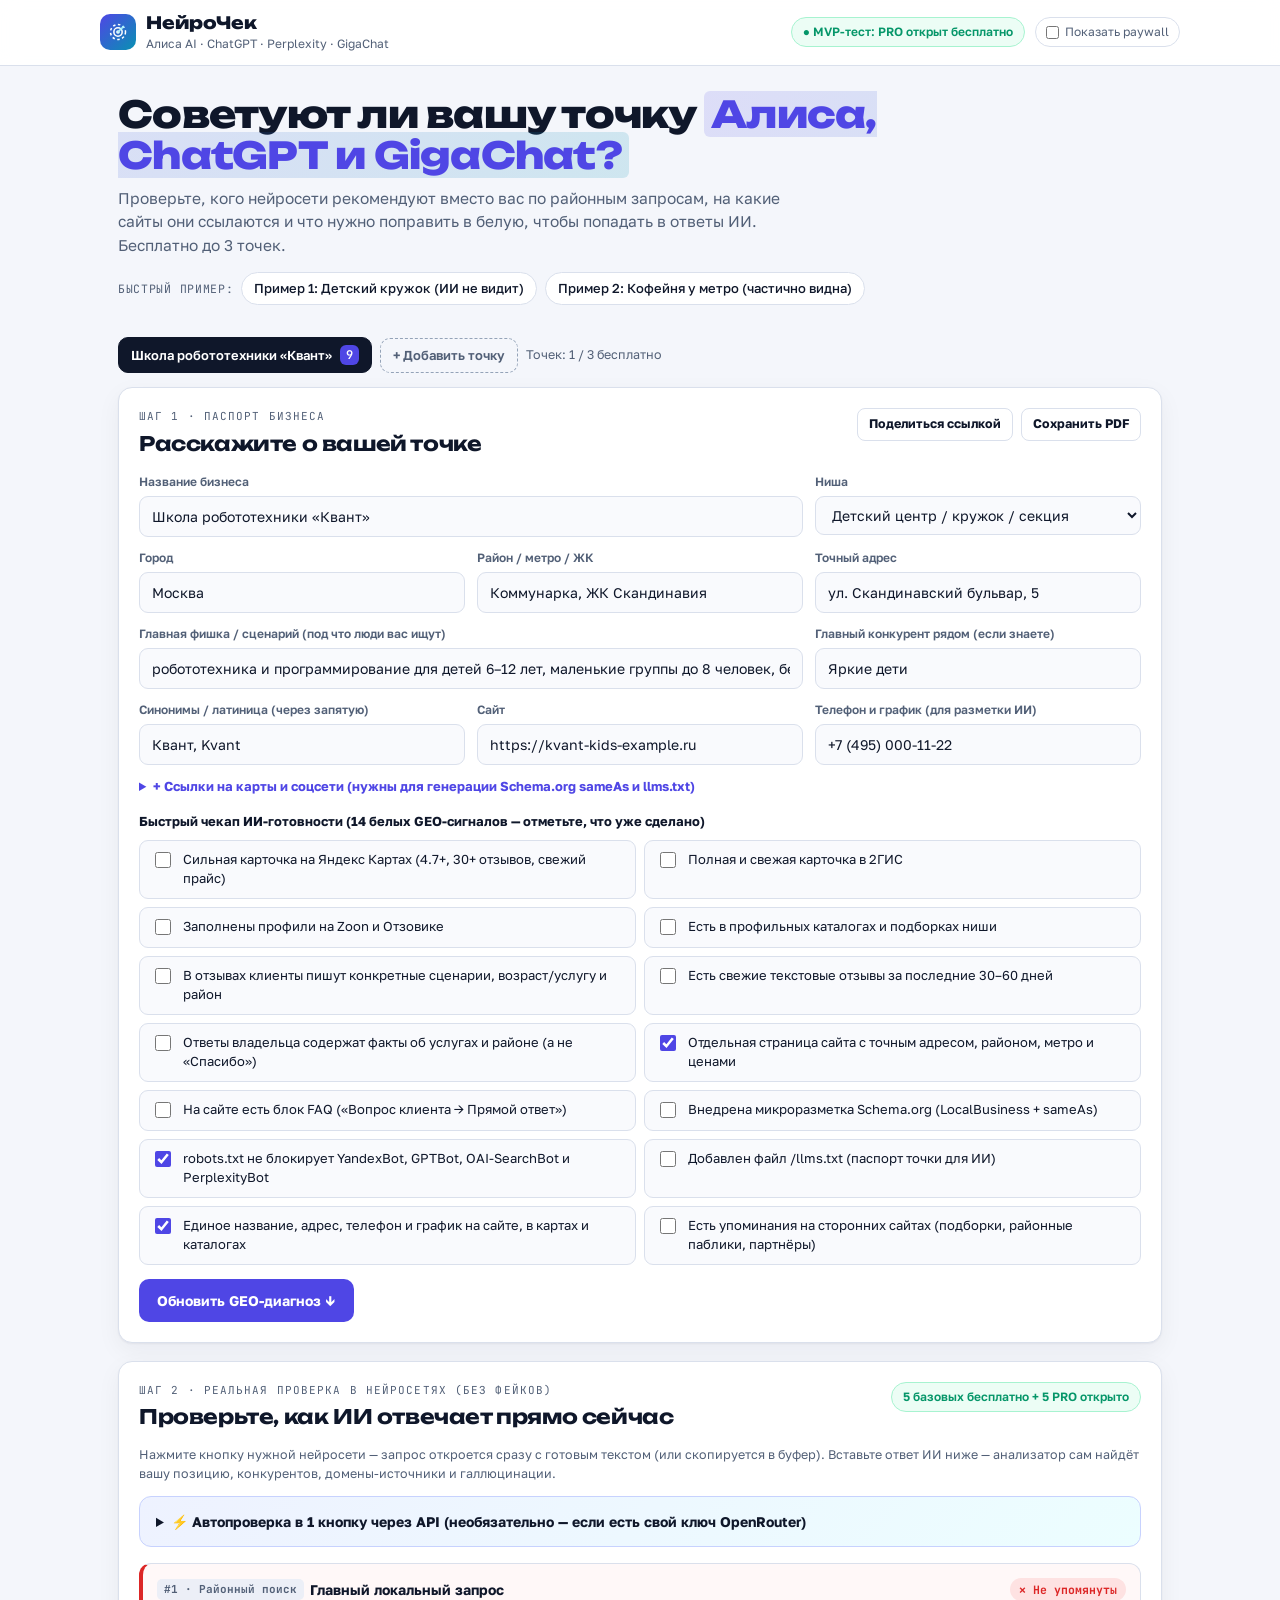
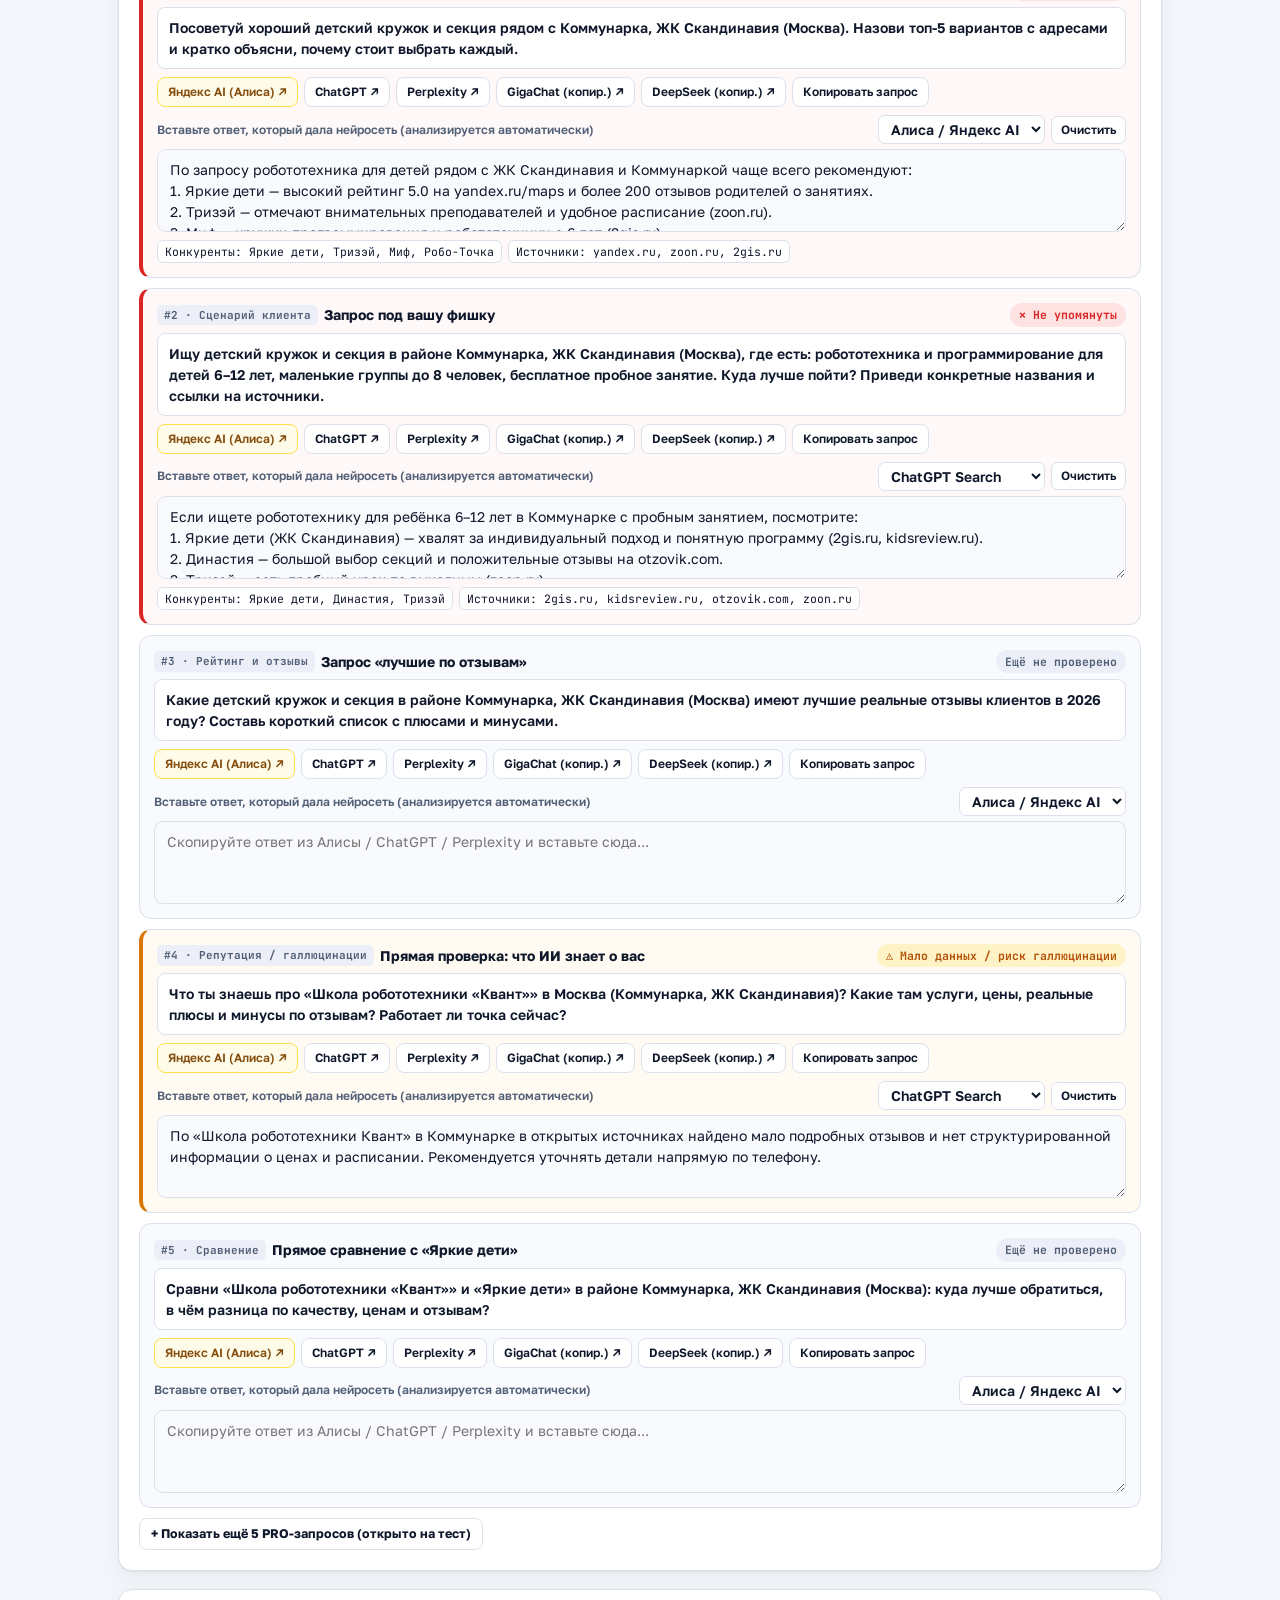
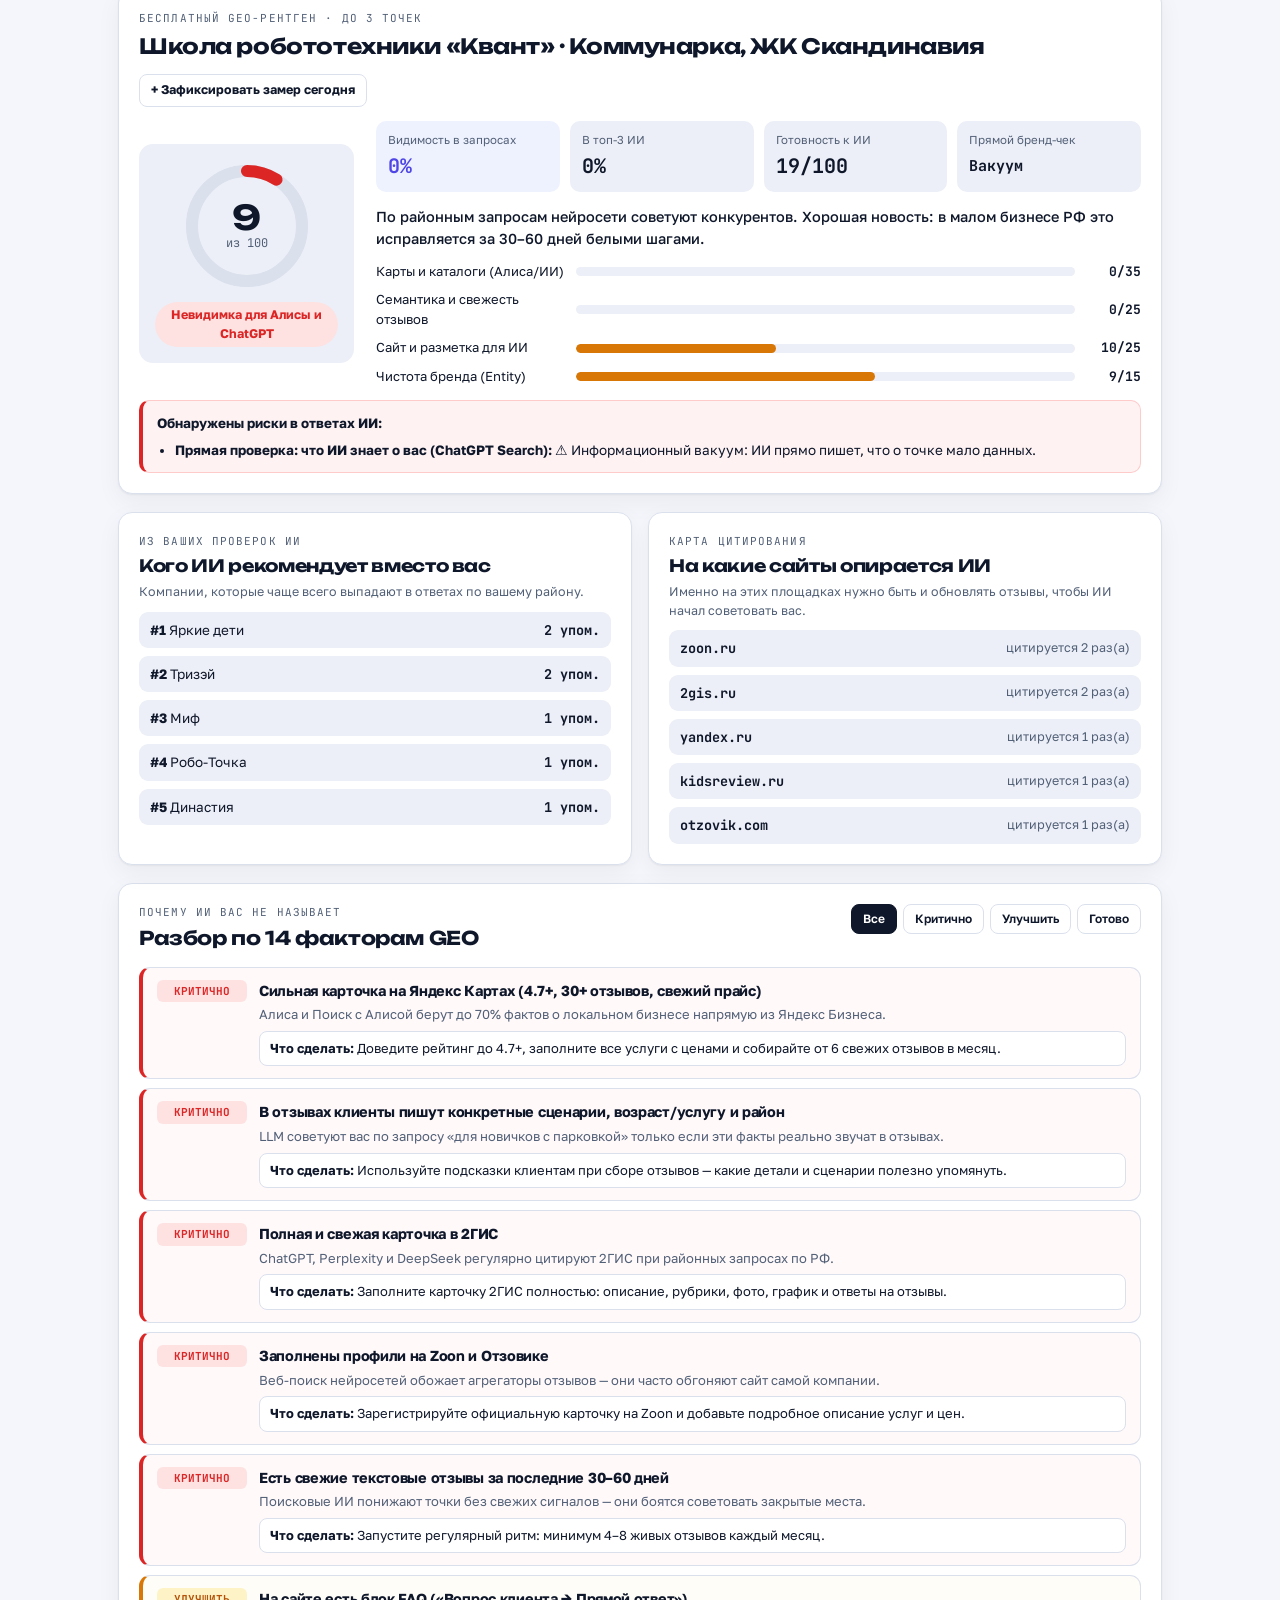
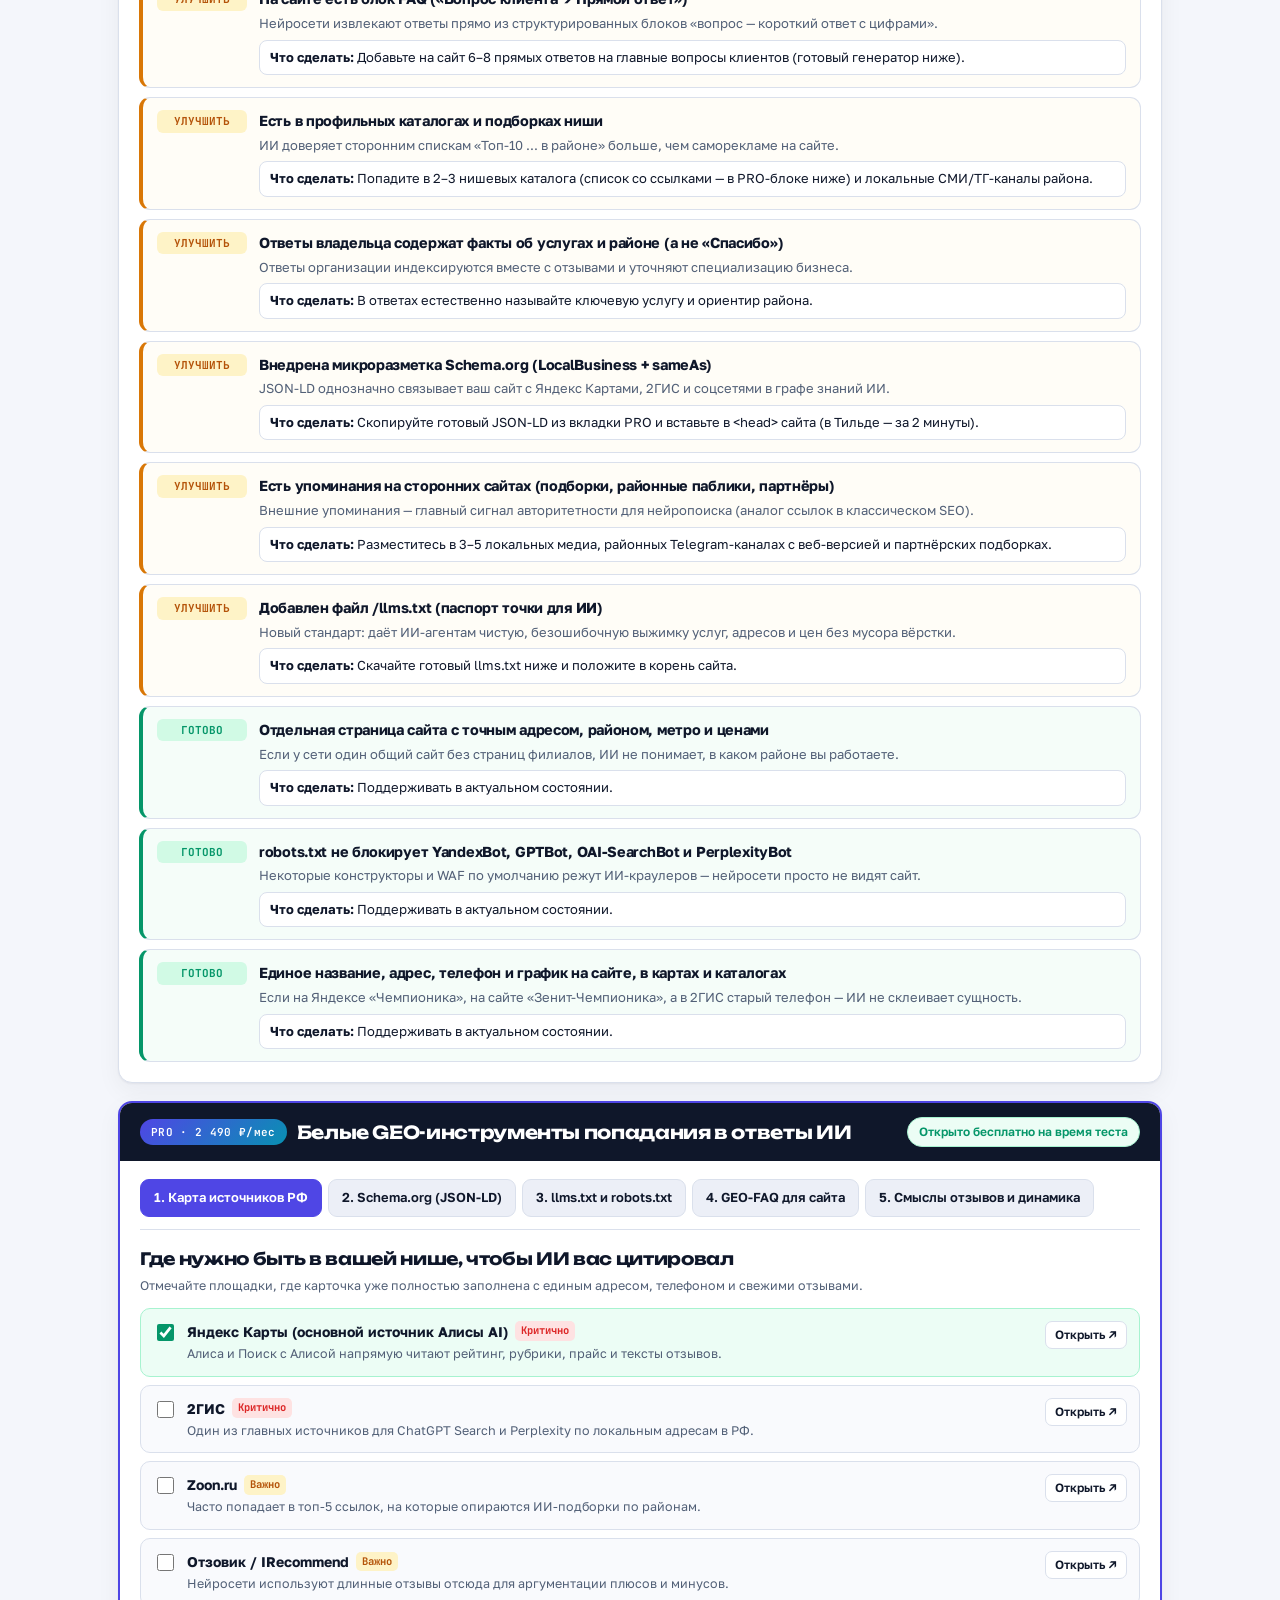
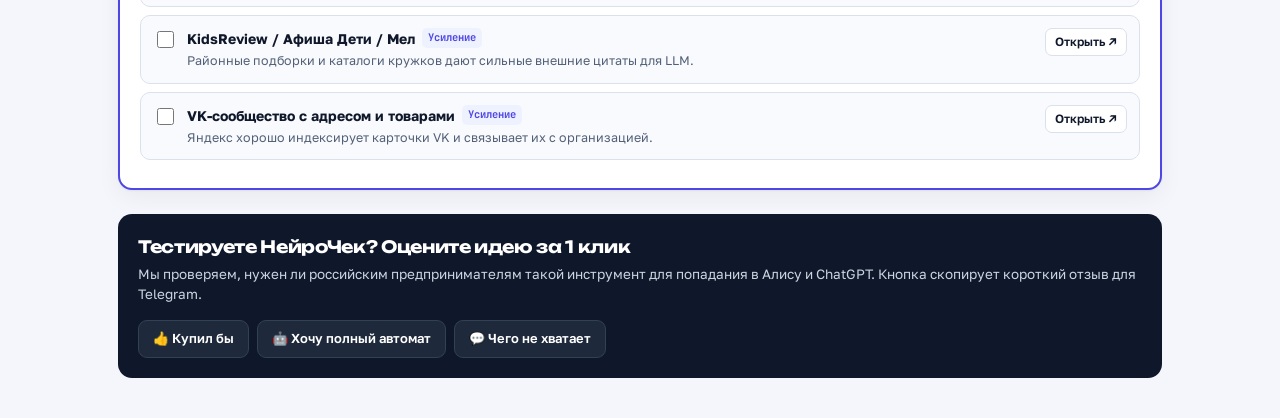
==== index.html @ 3e10cc43 "feat: initial MVP release (neirochek)" ====
<!doctype html>
<html lang="ru">
<head>
  <meta charset="utf-8">
  <meta name="viewport" content="width=device-width, initial-scale=1">
  <title>НейроЧек — как вашу офлайн-точку видят Алиса, ChatGPT, Perplexity и GigaChat</title>
  <meta name="description" content="Бесплатная проверка видимости локального бизнеса в ИИ (Яндекс с Алисой, ChatGPT, Perplexity, GigaChat): кого рекомендуют вместо вас, откуда ИИ берёт ответы и белый GEO-план.">
  <meta property="og:title" content="НейроЧек — советует ли вашу точку Алиса и ChatGPT?">
  <meta property="og:description" content="Проверьте видимость бизнеса в нейросетях за 2 минуты, узнайте источники цитирования и получите готовые Schema.org, llms.txt и GEO-план.">
  <meta property="og:type" content="website">
  <link rel="preconnect" href="https://fonts.googleapis.com">
  <link rel="preconnect" href="https://fonts.gstatic.com" crossorigin>
  <link rel="stylesheet" href="https://fonts.googleapis.com/css2?family=Unbounded:wght@600;700;800&family=Golos+Text:wght@400;500;600;700&family=JetBrains+Mono:wght@500;700&display=swap">
  <link rel="stylesheet" href="styles.css">
</head>
<body>
  <header class="topbar">
    <div class="wrap topbar-inner">
      <a class="brand" href="./">
        <span class="brand-mark" aria-hidden="true">
          <svg width="20" height="20" viewBox="0 0 24 24" fill="none">
            <circle cx="12" cy="12" r="9" stroke="#FFFFFF" stroke-width="1.8" stroke-dasharray="3 3"/>
            <circle cx="12" cy="12" r="5" stroke="#FFFFFF" stroke-width="1.8"/>
            <circle cx="12" cy="12" r="2.2" fill="#FFFFFF"/>
            <path d="M12 12L18.5 5.5" stroke="#A5F3FC" stroke-width="2" stroke-linecap="round"/>
          </svg>
        </span>
        <span>
          <span class="brand-name">НейроЧек</span>
          <span class="brand-sub">Алиса AI · ChatGPT · Perplexity · GigaChat</span>
        </span>
      </a>
      <div class="topbar-right">
        <span class="pill pill-test">● MVP-тест: PRO открыт бесплатно</span>
        <label class="pill-lock" title="Переключить превью будущего платного экрана">
          <input type="checkbox" id="paywall-toggle">
          <span>Показать paywall</span>
        </label>
      </div>
    </div>
  </header>

  <main class="wrap">
    <section class="hero">
      <h1>Советуют ли вашу точку <span class="hl">Алиса, ChatGPT и GigaChat?</span></h1>
      <p class="hero-lead">Проверьте, кого нейросети рекомендуют вместо вас по районным запросам, на какие сайты они ссылаются и что нужно поправить в белую, чтобы попадать в ответы ИИ. Бесплатно до 3 точек.</p>
      <div class="hero-bar">
        <span class="demo-label">Быстрый пример:</span>
        <div id="demo-buttons" style="display:flex;gap:8px;flex-wrap:wrap;"></div>
      </div>
    </section>

    <div class="points-bar" id="points-bar"></div>

    <!-- ШАГ 1: ПРОФИЛЬ ТОЧКИ -->
    <section class="card no-print">
      <div class="card-head">
        <div>
          <span class="eyebrow">Шаг 1 · Паспорт бизнеса</span>
          <h2 style="font-size:20px;">Расскажите о вашей точке</h2>
        </div>
        <div style="display:flex;gap:8px;flex-wrap:wrap;">
          <button type="button" class="btn btn-outline btn-sm" id="btn-share-report">Поделиться ссылкой</button>
          <button type="button" class="btn btn-outline btn-sm" id="btn-print-report">Сохранить PDF</button>
        </div>
      </div>

      <form id="geo-form">
        <div class="form-grid">
          <div class="field span-2">
            <label for="g-name">Название бизнеса</label>
            <input type="text" id="g-name" placeholder="Например: Инжинириум · Коммунарка">
          </div>
          <div class="field">
            <label for="g-niche">Ниша</label>
            <select id="g-niche"></select>
          </div>
          <div class="field">
            <label for="g-city">Город</label>
            <input type="text" id="g-city" placeholder="Москва">
          </div>
          <div class="field">
            <label for="g-district">Район / метро / ЖК</label>
            <input type="text" id="g-district" placeholder="ЖК Скандинавия, м. Коммунарка">
          </div>
          <div class="field">
            <label for="g-address">Точный адрес</label>
            <input type="text" id="g-address" placeholder="ул. Эдварда Грига, 5">
          </div>
          <div class="field span-2">
            <label for="g-usp">Главная фишка / сценарий (под что люди вас ищут)</label>
            <input type="text" id="g-usp" placeholder="Например: робототехника для детей 6–12 лет, маленькие группы, бесплатное пробное">
          </div>
          <div class="field">
            <label for="g-comp">Главный конкурент рядом (если знаете)</label>
            <input type="text" id="g-comp" placeholder="Например: Яркие дети">
          </div>
          <div class="field">
            <label for="g-aliases">Синонимы / латиница (через запятую)</label>
            <input type="text" id="g-aliases" placeholder="Квант, Kvant">
          </div>
          <div class="field">
            <label for="g-site">Сайт</label>
            <input type="url" id="g-site" placeholder="https://vash-site.ru">
          </div>
          <div class="field">
            <label for="g-phone">Телефон и график (для разметки ИИ)</label>
            <input type="text" id="g-phone" placeholder="+7 (495) 000-00-00">
          </div>
        </div>

        <details style="margin-top:12px;">
          <summary style="font-size:13px;font-weight:700;cursor:pointer;color:var(--accent);">+ Ссылки на карты и соцсети (нужны для генерации Schema.org sameAs и llms.txt)</summary>
          <div class="form-grid" style="margin-top:10px;">
            <div class="field"><label for="g-yandex">Яндекс Карты</label><input type="url" id="g-yandex" placeholder="https://yandex.ru/maps/org/..."></div>
            <div class="field"><label for="g-gis">2ГИС</label><input type="url" id="g-gis" placeholder="https://2gis.ru/..."></div>
            <div class="field"><label for="g-hours">График работы</label><input type="text" id="g-hours" placeholder="Пн–Вс 10:00–20:00"></div>
            <div class="field"><label for="g-vk">ВКонтакте</label><input type="url" id="g-vk" placeholder="https://vk.com/..."></div>
            <div class="field span-2"><label for="g-tg">Telegram-канал или бот</label><input type="url" id="g-tg" placeholder="https://t.me/..."></div>
          </div>
        </details>

        <div class="checks-title">Быстрый чекап ИИ-готовности (14 белых GEO-сигналов — отметьте, что уже сделано)</div>
        <div class="checks-grid" id="readiness-checks"></div>

        <div class="btn-row">
          <button type="submit" class="btn btn-primary">Обновить GEO-диагноз ↓</button>
        </div>
      </form>
    </section>

    <!-- ШАГ 2: ЖИВАЯ ПРОВЕРКА В ИИ -->
    <section class="card no-print" id="prompts-section">
      <div class="card-head">
        <div>
          <span class="eyebrow">Шаг 2 · Реальная проверка в нейросетях (без фейков)</span>
          <h2 style="font-size:20px;">Проверьте, как ИИ отвечает прямо сейчас</h2>
        </div>
        <span class="pill pill-test">5 базовых бесплатно + 5 PRO открыто</span>
      </div>

      <p class="hint" style="margin-bottom:12px;">Нажмите кнопку нужной нейросети — запрос откроется сразу с готовым текстом (или скопируется в буфер). Вставьте ответ ИИ ниже — анализатор сам найдёт вашу позицию, конкурентов, домены-источники и галлюцинации.</p>

      <!-- Опциональный автопилот через API -->
      <details class="api-box">
        <summary>⚡ Автопроверка в 1 кнопку через API (необязательно — если есть свой ключ OpenRouter)</summary>
        <p class="hint" style="margin:8px 0 10px;">Ключ хранится только в вашем браузере и никуда не передаётся. Позволяет в 1 клик автоматически прогнать все запросы через живые веб-модели (Perplexity Sonar, GPT-4o Online, Gemini Online).</p>
        <div class="form-grid">
          <div class="field">
            <label for="api-key">OpenRouter API Key</label>
            <input type="password" id="api-key" placeholder="sk-or-v1-...">
          </div>
          <div class="field">
            <label for="api-model">Модель с веб-поиском</label>
            <select id="api-model">
              <option value="perplexity/sonar">Perplexity Sonar (веб + цитаты)</option>
              <option value="openai/gpt-4o-mini:online">ChatGPT 4o-mini Online</option>
              <option value="google/gemini-2.5-flash:online">Gemini 2.5 Flash Online</option>
            </select>
          </div>
          <div class="field">
            <label for="api-endpoint">Endpoint (по умолчанию OpenRouter)</label>
            <input type="url" id="api-endpoint" value="https://openrouter.ai/api/v1/chat/completions">
          </div>
        </div>
        <div class="btn-row" style="margin-top:10px;">
          <button type="button" class="btn btn-primary btn-sm" id="btn-run-api-all">Запустить автопроверку 5 базовых запросов</button>
          <span class="hint" id="api-status"></span>
        </div>
      </details>

      <div id="prompts-list"></div>
    </section>

    <!-- ДАШБОРД РЕЗУЛЬТАТОВ (БЕСПЛАТНО) -->
    <section class="card" id="results-section">
      <div class="card-head">
        <div>
          <span class="eyebrow">Бесплатный GEO-рентген · До 3 точек</span>
          <h2 style="font-size:21px;" id="res-title">Индекс видимости в ИИ</h2>
        </div>
        <button type="button" class="btn btn-outline btn-sm no-print" id="btn-save-snapshot">+ Зафиксировать замер сегодня</button>
      </div>

      <div class="score-hero">
        <div class="gauge-box">
          <div class="gauge-ring">
            <svg viewBox="0 0 120 120">
              <circle cx="60" cy="60" r="50" fill="none" stroke="#DAE0EC" stroke-width="11"/>
              <circle id="gauge-arc" cx="60" cy="60" r="50" fill="none" stroke="#4F46E5" stroke-width="11" stroke-linecap="round" stroke-dasharray="314.16" stroke-dashoffset="314.16"/>
            </svg>
            <div class="gauge-num">
              <strong id="res-score">0</strong>
              <span>из 100</span>
            </div>
          </div>
          <span class="status-badge" id="res-status">—</span>
        </div>

        <div>
          <div class="kpi-grid" id="res-kpis"></div>
          <p id="res-summary" style="font-size:14.5px;font-weight:500;margin-bottom:12px;"></p>
          <div class="pillars-list" id="res-pillars"></div>
        </div>
      </div>

      <div id="hallucination-slot"></div>
    </section>

    <!-- Конкуренты и источники из реальных ответов ИИ -->
    <section class="split-2">
      <div class="card">
        <span class="eyebrow">Из ваших проверок ИИ</span>
        <h3 style="font-size:17px;">Кого ИИ рекомендует вместо вас</h3>
        <p class="hint" style="margin-top:4px;">Компании, которые чаще всего выпадают в ответах по вашему району.</p>
        <div class="rank-list" id="comp-rank-list"></div>
      </div>
      <div class="card">
        <span class="eyebrow">Карта цитирования</span>
        <h3 style="font-size:17px;">На какие сайты опирается ИИ</h3>
        <p class="hint" style="margin-top:4px;">Именно на этих площадках нужно быть и обновлять отзывы, чтобы ИИ начал советовать вас.</p>
        <div class="rank-list" id="domain-rank-list"></div>
      </div>
    </section>

    <!-- Светофор пробелов -->
    <section class="card">
      <div class="card-head">
        <div>
          <span class="eyebrow">Почему ИИ вас не называет</span>
          <h2 style="font-size:19px;">Разбор по 14 факторам GEO</h2>
        </div>
        <div class="filter-row" id="findings-filters">
          <button type="button" class="filter-btn active" data-filter="all">Все</button>
          <button type="button" class="filter-btn" data-filter="red">Критично</button>
          <button type="button" class="filter-btn" data-filter="yellow">Улучшить</button>
          <button type="button" class="filter-btn" data-filter="green">Готово</button>
        </div>
      </div>
      <div class="findings-list" id="res-findings"></div>
    </section>

    <!-- PRO-СЕКЦИЯ (А-ЛЯ ПЛАТНАЯ, ОТКРЫТА БЕСПЛАТНО НА ТЕСТ) -->
    <section class="card pro-card" id="pro-section">
      <div class="pro-banner">
        <div class="pro-banner-left">
          <span class="pill pill-pro">PRO · 2 490 ₽/мес</span>
          <h2>Белые GEO-инструменты попадания в ответы ИИ</h2>
        </div>
        <span class="pill pill-test">Открыто бесплатно на время теста</span>
      </div>

      <div class="pro-body" id="pro-body">
        <div class="paywall-overlay">
          <div class="paywall-modal">
            <span class="pill pill-pro" style="margin-bottom:10px;">PRO GEO ТАРИФ</span>
            <h3>План и готовый код попадания в Алису и ChatGPT</h3>
            <p>Нишевая карта источников РФ, генератор Schema.org JSON-LD + sameAs, llms.txt + robots.txt, GEO-FAQ, словарь смыслов для отзывов и трекер динамики.</p>
            <div class="paywall-price">2 490 ₽ <span style="font-size:14px;font-weight:500;color:var(--muted);">/ мес за точку</span></div>
            <button type="button" class="btn btn-primary" id="btn-unlock-test" style="width:100%;">Открыть бесплатно (режим теста)</button>
          </div>
        </div>

        <div class="pro-inner">
          <div class="pro-tabs no-print" id="pro-tabs">
            <button type="button" class="pro-tab active" data-pro-tab="sources">1. Карта источников РФ</button>
            <button type="button" class="pro-tab" data-pro-tab="schema">2. Schema.org (JSON-LD)</button>
            <button type="button" class="pro-tab" data-pro-tab="llms">3. llms.txt и robots.txt</button>
            <button type="button" class="pro-tab" data-pro-tab="faq">4. GEO-FAQ для сайта</button>
            <button type="button" class="pro-tab" data-pro-tab="semantics">5. Смыслы отзывов и динамика</button>
          </div>

          <!-- PRO 1: Карта источников РФ -->
          <div class="pro-pane" id="pro-pane-sources">
            <h3 style="font-size:17px;margin-bottom:6px;">Где нужно быть в вашей нише, чтобы ИИ вас цитировал</h3>
            <p class="hint" style="margin-bottom:12px;">Отмечайте площадки, где карточка уже полностью заполнена с единым адресом, телефоном и свежими отзывами.</p>
            <div id="sources-checklist"></div>
          </div>

          <!-- PRO 2: Schema.org JSON-LD -->
          <div class="pro-pane hidden" id="pro-pane-schema">
            <h3 style="font-size:17px;margin-bottom:6px;">Микроразметка Schema.org (LocalBusiness + sameAs)</h3>
            <p class="hint" style="margin-bottom:12px;">Вставьте этот блок в <code>&lt;head&gt;</code> страницы вашей точки (в Тильде: Настройки сайта → Ещё → HTML-код для вставки внутрь head). Свойство <code>sameAs</code> связывает сайт с Яндекс Картами и 2ГИС для нейросетей.</p>
            <div class="btn-row" style="margin-top:0;margin-bottom:10px;">
              <button type="button" class="btn btn-primary btn-sm" id="btn-copy-schema">Копировать JSON-LD</button>
            </div>
            <pre class="code-box" id="schema-code"></pre>
          </div>

          <!-- PRO 3: llms.txt & robots.txt -->
          <div class="pro-pane hidden" id="pro-pane-llms">
            <div class="split-2">
              <div>
                <h3 style="font-size:16px;margin-bottom:6px;">Файл /llms.txt (паспорт точки для ИИ)</h3>
                <p class="hint" style="margin-bottom:10px;">Сохраните файл и загрузите в корень сайта (<code>vash-site.ru/llms.txt</code>) — ИИ-агенты получают чистые факты без шума вёрстки.</p>
                <div class="btn-row" style="margin-top:0;margin-bottom:10px;">
                  <button type="button" class="btn btn-primary btn-sm" id="btn-download-llms">Скачать llms.txt</button>
                  <button type="button" class="btn btn-outline btn-sm" id="btn-copy-llms">Копировать</button>
                </div>
                <pre class="code-box" id="llms-code"></pre>
              </div>
              <div>
                <h3 style="font-size:16px;margin-bottom:6px;">Блок для /robots.txt (доступ ИИ-ботам)</h3>
                <p class="hint" style="margin-bottom:10px;">Убедитесь, что сайт не блокирует краулеров Яндекса, OpenAI, Perplexity и Google.</p>
                <div class="btn-row" style="margin-top:0;margin-bottom:10px;">
                  <button type="button" class="btn btn-outline btn-sm" id="btn-copy-robots">Копировать для robots.txt</button>
                </div>
                <pre class="code-box" id="robots-code"></pre>
              </div>
            </div>
          </div>

          <!-- PRO 4: GEO-FAQ -->
          <div class="pro-pane hidden" id="pro-pane-faq">
            <h3 style="font-size:17px;margin-bottom:6px;">Готовый GEO-блок FAQ (вопросы, которые люди задают ИИ)</h3>
            <p class="hint" style="margin-bottom:12px;">Отредактируйте ответы под ваши реальные цены и условия — и скопируйте готовый HTML + разметку <code>FAQPage</code> на сайт.</p>
            <div id="faq-editor"></div>
            <div class="btn-row" style="margin-bottom:10px;">
              <button type="button" class="btn btn-primary btn-sm" id="btn-copy-faq">Копировать HTML + FAQPage JSON-LD</button>
            </div>
            <pre class="code-box" id="faq-code"></pre>
          </div>

          <!-- PRO 5: Смыслы отзывов и трекер динамики -->
          <div class="pro-pane hidden" id="pro-pane-semantics">
            <div class="split-2">
              <div>
                <h3 style="font-size:16px;margin-bottom:6px;">Словарь смыслов для живых отзывов</h3>
                <p class="hint" style="margin-bottom:10px;">Алиса и ChatGPT рекомендуют вас по конкретным запросам, когда находят эти факты в отзывах реальных клиентов:</p>
                <div id="semantics-list"></div>
              </div>
              <div>
                <h3 style="font-size:16px;margin-bottom:6px;">Динамика видимости по замерам</h3>
                <p class="hint" style="margin-bottom:10px;">Повторяйте замер раз в 2 недели после обновления карточек, отзывов и сайта.</p>
                <div id="history-chart-wrap"></div>
                <div class="btn-row" style="margin-top:10px;">
                  <button type="button" class="btn btn-primary btn-sm" id="btn-save-snapshot-2">+ Сохранить текущий замер</button>
                  <button type="button" class="btn btn-outline btn-sm" id="btn-clear-history">Сбросить историю</button>
                </div>
              </div>
            </div>
          </div>
        </div>
      </div>
    </section>

    <!-- Блок обратной связи для теста гипотезы -->
    <section class="feedback-card no-print">
      <div>
        <h3 style="font-size:17px;color:#FFFFFF;">Тестируете НейроЧек? Оцените идею за 1 клик</h3>
        <p>Мы проверяем, нужен ли российским предпринимателям такой инструмент для попадания в Алису и ChatGPT. Кнопка скопирует короткий отзыв для Telegram.</p>
      </div>
      <div class="fb-btns">
        <button type="button" class="fb-btn" data-fb="Огонь, купил бы за 2 490 ₽/мес (особенно с автопроверкой)">👍 Купил бы</button>
        <button type="button" class="fb-btn" data-fb="Очень интересно, но хочется чтобы само проверяло без ручного копирования">🤖 Хочу полный автомат</button>
        <button type="button" class="fb-btn" data-fb="Чего не хватило: ">💬 Чего не хватает</button>
      </div>
    </section>
  </main>

  <div class="toast" id="toast" role="status" aria-live="polite"></div>

  <script src="data.js"></script>
  <script src="engine.js"></script>
  <script src="app.js"></script>
</body>
</html>
---- styles.css ----
:root {
  --bg: #F4F6FB;
  --paper: #FFFFFF;
  --soft: #ECEFF7;
  --ink: #0F172A;
  --muted: #526077;
  --line: #DAE0EC;
  --accent: #4F46E5;
  --accent-hover: #4338CA;
  --accent-soft: #EEF2FF;
  --cyan: #0891B2;
  --ok: #059669;
  --warn: #D97706;
  --bad: #DC2626;
  --radius: 14px;
  --radius-sm: 9px;
  --shadow: 0 1px 2px rgba(15, 23, 42, 0.05), 0 8px 24px rgba(15, 23, 42, 0.05);
  --display: "Unbounded", -apple-system, BlinkMacSystemFont, "Segoe UI", Roboto, sans-serif;
  --body: "Golos Text", -apple-system, BlinkMacSystemFont, "Segoe UI", Roboto, sans-serif;
  --mono: "JetBrains Mono", ui-monospace, SFMono-Regular, Menlo, monospace;
}

* { box-sizing: border-box; }
html { scroll-behavior: smooth; }
body {
  margin: 0;
  background: var(--bg);
  color: var(--ink);
  font-family: var(--body);
  font-size: 15px;
  line-height: 1.5;
  -webkit-font-smoothing: antialiased;
}
a { color: inherit; }
button, input, select, textarea { font: inherit; color: inherit; }
button { cursor: pointer; }
h1, h2, h3, h4 { font-family: var(--display); margin: 0; letter-spacing: -0.02em; }
p { margin: 0; }
.wrap { max-width: 1080px; margin: 0 auto; padding: 0 18px; }
.mono { font-family: var(--mono); font-variant-numeric: tabular-nums; }
.hidden { display: none !important; }
.hint { font-size: 12.5px; color: var(--muted); }

/* Topbar */
.topbar {
  position: sticky;
  top: 0;
  z-index: 30;
  background: rgba(255, 255, 255, 0.92);
  backdrop-filter: blur(10px);
  border-bottom: 1px solid var(--line);
}
.topbar-inner {
  display: flex;
  align-items: center;
  justify-content: space-between;
  gap: 12px;
  padding: 12px 0;
  flex-wrap: wrap;
}
.brand { display: flex; align-items: center; gap: 10px; text-decoration: none; }
.brand-mark {
  width: 36px;
  height: 36px;
  border-radius: 10px;
  background: linear-gradient(135deg, var(--accent), var(--cyan));
  display: grid;
  place-items: center;
  flex-shrink: 0;
}
.brand-name { font-family: var(--display); font-weight: 800; font-size: 17px; line-height: 1.1; }
.brand-sub { font-size: 12px; color: var(--muted); display: block; }
.topbar-right { display: flex; align-items: center; gap: 10px; flex-wrap: wrap; }

.pill {
  display: inline-flex;
  align-items: center;
  gap: 6px;
  font-size: 12px;
  font-weight: 600;
  padding: 5px 11px;
  border-radius: 999px;
  border: 1px solid var(--line);
  background: var(--paper);
}
.pill-test { background: #ECFDF5; border-color: #A7F3D0; color: var(--ok); }
.pill-pro {
  background: linear-gradient(135deg, #4F46E5, #0891B2);
  border: 0;
  color: #FFFFFF;
  font-family: var(--mono);
  font-size: 11px;
  letter-spacing: 0.03em;
}
.pill-lock {
  display: inline-flex;
  align-items: center;
  gap: 6px;
  font-size: 12px;
  color: var(--muted);
  padding: 5px 10px;
  border-radius: 999px;
  border: 1px solid var(--line);
  background: var(--paper);
  user-select: none;
}
.pill-lock input { accent-color: var(--accent); margin: 0; }

/* Hero */
.hero { padding: 28px 0 18px; }
.hero h1 { font-size: clamp(24px, 4.1vw, 37px); line-height: 1.13; font-weight: 800; max-width: 26ch; }
.hl {
  background: linear-gradient(120deg, rgba(79, 70, 229, 0.14), rgba(8, 145, 178, 0.16));
  color: var(--accent);
  padding: 0 7px;
  border-radius: 6px;
}
.hero-lead { margin-top: 10px; color: var(--muted); font-size: 15.5px; max-width: 68ch; }
.hero-bar { margin-top: 15px; display: flex; flex-wrap: wrap; gap: 8px; align-items: center; }
.demo-label { font-family: var(--mono); font-size: 11.5px; text-transform: uppercase; letter-spacing: 0.06em; color: var(--muted); }
.demo-btn {
  background: var(--paper);
  border: 1px solid var(--line);
  border-radius: 999px;
  padding: 6px 12px;
  font-size: 13px;
  font-weight: 500;
}
.demo-btn:hover { border-color: var(--accent); color: var(--accent); background: var(--accent-soft); }

/* Points bar */
.points-bar { display: flex; flex-wrap: wrap; gap: 8px; align-items: center; margin: 14px 0; }
.point-chip {
  display: inline-flex;
  align-items: center;
  gap: 8px;
  padding: 7px 12px;
  border-radius: 10px;
  border: 1px solid var(--line);
  background: var(--paper);
  font-size: 13px;
  font-weight: 600;
  cursor: pointer;
}
.point-chip.active { background: var(--ink); color: #FFFFFF; border-color: var(--ink); }
.point-chip .chip-score {
  font-family: var(--mono);
  font-size: 12px;
  padding: 1px 6px;
  border-radius: 6px;
  background: var(--accent-soft);
  color: var(--accent);
}
.point-chip.active .chip-score { background: var(--accent); color: #FFFFFF; }
.point-chip .chip-del { background: none; border: 0; color: inherit; opacity: 0.55; padding: 0 2px; font-size: 14px; }
.point-chip .chip-del:hover { opacity: 1; }
.add-point-btn {
  border: 1px dashed #94A3B8;
  background: transparent;
  border-radius: 10px;
  padding: 7px 12px;
  font-size: 13px;
  font-weight: 600;
  color: var(--muted);
}
.add-point-btn:hover { border-color: var(--accent); color: var(--accent); }

/* Cards */
.card {
  background: var(--paper);
  border: 1px solid var(--line);
  border-radius: var(--radius);
  box-shadow: var(--shadow);
  padding: 20px;
  margin-bottom: 18px;
}
.card-head {
  display: flex;
  justify-content: space-between;
  align-items: flex-start;
  gap: 12px;
  flex-wrap: wrap;
  margin-bottom: 14px;
}
.eyebrow {
  font-family: var(--mono);
  font-size: 11px;
  text-transform: uppercase;
  letter-spacing: 0.1em;
  color: var(--muted);
  display: block;
  margin-bottom: 4px;
}

/* Forms */
.form-grid { display: grid; grid-template-columns: repeat(3, 1fr); gap: 12px; }
.form-grid-2 { display: grid; grid-template-columns: repeat(2, 1fr); gap: 12px; }
.field { display: flex; flex-direction: column; gap: 5px; min-width: 0; }
.field.span-2 { grid-column: span 2; }
.field.span-3 { grid-column: span 3; }
.field label { font-size: 12px; font-weight: 600; color: var(--muted); }
.field input[type="text"],
.field input[type="url"],
.field input[type="password"],
.field select,
.field textarea {
  width: 100%;
  padding: 9px 12px;
  border: 1px solid var(--line);
  border-radius: var(--radius-sm);
  background: #F9FAFD;
  font-size: 14px;
}
.field input:focus, .field select:focus, .field textarea:focus {
  outline: none;
  border-color: var(--accent);
  background: #FFFFFF;
}
.field textarea { resize: vertical; }

.checks-title { font-size: 13px; font-weight: 700; margin: 16px 0 8px; }
.checks-grid { display: grid; grid-template-columns: repeat(2, 1fr); gap: 8px; }
.check-item {
  display: flex;
  align-items: flex-start;
  gap: 9px;
  padding: 9px 11px;
  border: 1px solid var(--line);
  border-radius: var(--radius-sm);
  background: #F9FAFD;
  cursor: pointer;
  font-size: 13px;
  user-select: none;
}
.check-item:hover { border-color: #94A3B8; }
.check-item input { margin-top: 2px; width: 16px; height: 16px; accent-color: var(--accent); flex-shrink: 0; }

/* Buttons */
.btn-row { display: flex; flex-wrap: wrap; gap: 8px; align-items: center; margin-top: 14px; }
.btn {
  display: inline-flex;
  align-items: center;
  justify-content: center;
  gap: 6px;
  padding: 10px 17px;
  border-radius: 10px;
  border: 1px solid transparent;
  font-weight: 700;
  font-size: 14px;
  text-decoration: none;
  transition: background 0.15s, border-color 0.15s;
}
.btn-primary { background: var(--accent); color: #FFFFFF; }
.btn-primary:hover { background: var(--accent-hover); }
.btn-dark { background: var(--ink); color: #FFFFFF; }
.btn-dark:hover { background: #1E293B; }
.btn-outline { background: var(--paper); color: var(--ink); border-color: var(--line); }
.btn-outline:hover { border-color: var(--accent); color: var(--accent); }
.btn-sm { padding: 6px 11px; font-size: 12.5px; border-radius: 8px; }
.btn-xs { padding: 4px 9px; font-size: 12px; border-radius: 7px; font-weight: 600; }

/* AI launch chips */
.ai-btn-row { display: flex; flex-wrap: wrap; gap: 6px; margin: 8px 0; }
.ai-chip {
  display: inline-flex;
  align-items: center;
  gap: 5px;
  padding: 5px 10px;
  border-radius: 8px;
  border: 1px solid var(--line);
  background: #FFFFFF;
  font-size: 12px;
  font-weight: 600;
  text-decoration: none;
}
.ai-chip:hover { border-color: var(--accent); background: var(--accent-soft); color: var(--accent); }
.ai-chip.yandex { border-color: #FDE047; background: #FEFCE8; color: #854D0E; }
.ai-chip.yandex:hover { background: #FEF08A; }

/* Prompt cards */
.prompt-card {
  border: 1px solid var(--line);
  border-radius: 12px;
  padding: 14px;
  margin-bottom: 10px;
  background: #F9FAFD;
}
.prompt-card.hit { border-left: 4px solid var(--ok); background: #F4FDF9; }
.prompt-card.miss { border-left: 4px solid var(--bad); background: #FFF8F8; }
.prompt-card.warn { border-left: 4px solid var(--warn); background: #FFFBF2; }
.prompt-top {
  display: flex;
  justify-content: space-between;
  align-items: center;
  gap: 8px;
  flex-wrap: wrap;
  margin-bottom: 6px;
}
.intent-tag {
  font-family: var(--mono);
  font-size: 11px;
  font-weight: 700;
  padding: 2px 7px;
  border-radius: 5px;
  background: var(--soft);
  color: var(--muted);
}
.intent-tag.pro { background: var(--accent-soft); color: var(--accent); }
.prompt-q {
  font-size: 14px;
  font-weight: 600;
  background: #FFFFFF;
  border: 1px solid var(--line);
  border-radius: 8px;
  padding: 9px 11px;
  margin: 6px 0;
}
.res-badge {
  font-family: var(--mono);
  font-size: 11.5px;
  font-weight: 700;
  padding: 3px 9px;
  border-radius: 999px;
}
.res-badge.good { background: #D1FAE5; color: var(--ok); }
.res-badge.bad { background: #FEE2E2; color: var(--bad); }
.res-badge.warn { background: #FEF3C7; color: #B45309; }
.res-badge.idle { background: var(--soft); color: var(--muted); }
.prompt-meta {
  display: flex;
  flex-wrap: wrap;
  gap: 6px;
  margin-top: 8px;
  font-size: 12px;
}
.mini-tag {
  font-family: var(--mono);
  font-size: 11.5px;
  padding: 2px 7px;
  border-radius: 6px;
  background: #FFFFFF;
  border: 1px solid var(--line);
}

/* API Drawer */
.api-box {
  background: linear-gradient(135deg, #EEF2FF, #ECFEFF);
  border: 1px solid #C7D2FE;
  border-radius: 12px;
  padding: 14px 16px;
  margin-bottom: 16px;
}
.api-box summary { font-weight: 700; cursor: pointer; font-size: 14px; }

/* Score Dashboard */
.score-hero { display: grid; grid-template-columns: 215px 1fr; gap: 22px; align-items: center; }
.gauge-box {
  display: flex;
  flex-direction: column;
  align-items: center;
  text-align: center;
  padding: 16px;
  border-radius: var(--radius);
  background: var(--soft);
}
.gauge-ring { position: relative; width: 132px; height: 132px; }
.gauge-ring svg { width: 100%; height: 100%; transform: rotate(-90deg); }
.gauge-num { position: absolute; inset: 0; display: flex; flex-direction: column; align-items: center; justify-content: center; }
.gauge-num strong { font-family: var(--display); font-size: 34px; line-height: 1; }
.gauge-num span { font-family: var(--mono); font-size: 12px; color: var(--muted); }
.status-badge { margin-top: 10px; font-weight: 700; font-size: 12.5px; padding: 4px 10px; border-radius: 999px; }
.status-badge.good { background: #D1FAE5; color: var(--ok); }
.status-badge.mid { background: #FEF3C7; color: #B45309; }
.status-badge.bad { background: #FEE2E2; color: var(--bad); }

.kpi-grid { display: grid; grid-template-columns: repeat(4, 1fr); gap: 10px; margin-bottom: 14px; }
.kpi-box { background: var(--soft); border-radius: 10px; padding: 11px 12px; }
.kpi-box .k { font-size: 11.5px; color: var(--muted); display: block; }
.kpi-box .v { font-family: var(--mono); font-size: 20px; font-weight: 700; display: block; margin-top: 2px; }
.kpi-box.accent { background: var(--accent-soft); color: var(--accent); }

.pillars-list { display: flex; flex-direction: column; gap: 9px; }
.pillar-row { display: grid; grid-template-columns: 190px 1fr 56px; gap: 10px; align-items: center; font-size: 13px; }
.bar-track { height: 9px; border-radius: 999px; background: var(--soft); overflow: hidden; }
.bar-fill { height: 100%; border-radius: 999px; transition: width 0.35s ease; }
.bar-fill.good { background: var(--ok); }
.bar-fill.mid { background: var(--warn); }
.bar-fill.bad { background: var(--bad); }

.split-2 { display: grid; grid-template-columns: 1fr 1fr; gap: 16px; }
.rank-list { display: flex; flex-direction: column; gap: 8px; margin-top: 10px; }
.rank-row {
  display: flex;
  justify-content: space-between;
  align-items: center;
  gap: 10px;
  padding: 8px 11px;
  border-radius: 9px;
  background: var(--soft);
  font-size: 13.5px;
}

.alert-box {
  background: #FEF2F2;
  border: 1px solid #FECACA;
  border-left: 4px solid var(--bad);
  border-radius: 10px;
  padding: 12px 14px;
  margin-top: 14px;
  font-size: 13.5px;
}

/* Findings */
.filter-row { display: flex; gap: 6px; flex-wrap: wrap; }
.filter-btn { padding: 5px 11px; border-radius: 8px; border: 1px solid var(--line); background: var(--paper); font-size: 12px; font-weight: 600; }
.filter-btn.active { background: var(--ink); color: #FFF; border-color: var(--ink); }
.findings-list { display: flex; flex-direction: column; gap: 9px; }
.finding {
  display: grid;
  grid-template-columns: 90px 1fr;
  gap: 12px;
  padding: 12px 14px;
  border: 1px solid var(--line);
  border-radius: 11px;
  background: #F9FAFD;
}
.finding.red { border-left: 4px solid var(--bad); background: #FFF9F9; }
.finding.yellow { border-left: 4px solid var(--warn); background: #FFFDF7; }
.finding.green { border-left: 4px solid var(--ok); background: #F5FDF9; }
.f-tag { font-family: var(--mono); font-size: 11px; font-weight: 700; text-transform: uppercase; padding: 3px 8px; border-radius: 6px; align-self: start; text-align: center; }
.f-tag.red { background: #FEE2E2; color: var(--bad); }
.f-tag.yellow { background: #FEF3C7; color: #B45309; }
.f-tag.green { background: #D1FAE5; color: var(--ok); }
.finding h4 { font-family: var(--body); font-size: 14.5px; font-weight: 700; margin-bottom: 4px; }
.finding .f-why { font-size: 13px; color: var(--muted); margin-bottom: 6px; }
.finding .f-fix { font-size: 13px; background: #FFFFFF; border: 1px solid var(--line); border-radius: 8px; padding: 7px 10px; }

/* PRO Zone */
.pro-card { border: 2px solid var(--accent); overflow: hidden; }
.pro-banner {
  display: flex;
  align-items: center;
  justify-content: space-between;
  gap: 12px;
  flex-wrap: wrap;
  background: var(--ink);
  color: #FFFFFF;
  margin: -20px -20px 18px;
  padding: 14px 20px;
}
.pro-banner-left { display: flex; align-items: center; gap: 10px; flex-wrap: wrap; }
.pro-banner h2 { font-size: 18px; color: #FFFFFF; }
.pro-tabs { display: flex; gap: 6px; flex-wrap: wrap; border-bottom: 1px solid var(--line); padding-bottom: 12px; margin-bottom: 16px; }
.pro-tab { padding: 8px 13px; border-radius: 9px; border: 1px solid var(--line); background: var(--soft); font-size: 13px; font-weight: 600; }
.pro-tab.active { background: var(--accent); border-color: var(--accent); color: #FFFFFF; }

.pro-body { position: relative; }
.pro-body.paywall-locked .pro-inner { filter: blur(5px); pointer-events: none; user-select: none; opacity: 0.45; }
.paywall-overlay { display: none; position: absolute; inset: 0; z-index: 5; align-items: center; justify-content: center; padding: 20px; }
.pro-body.paywall-locked .paywall-overlay { display: flex; }
.paywall-modal {
  background: #FFFFFF;
  border: 2px solid var(--accent);
  border-radius: 16px;
  padding: 24px;
  max-width: 450px;
  text-align: center;
  box-shadow: 0 20px 45px rgba(15, 23, 42, 0.24);
}
.paywall-modal h3 { font-size: 20px; margin-bottom: 8px; }
.paywall-modal p { font-size: 14px; color: var(--muted); margin-bottom: 14px; }
.paywall-price { font-family: var(--display); font-size: 26px; font-weight: 800; margin-bottom: 12px; color: var(--accent); }

/* Code boxes & source checklists */
.code-box {
  background: #0F172A;
  color: #E2E8F0;
  border-radius: 11px;
  padding: 14px;
  font-family: var(--mono);
  font-size: 12px;
  line-height: 1.55;
  overflow-x: auto;
  white-space: pre;
  max-height: 360px;
}
.src-item {
  display: flex;
  align-items: flex-start;
  justify-content: space-between;
  gap: 12px;
  padding: 12px;
  border: 1px solid var(--line);
  border-radius: 10px;
  margin-bottom: 8px;
  background: #F9FAFD;
}
.src-item.done { background: #ECFDF5; border-color: #A7F3D0; }
.src-left { display: flex; gap: 10px; align-items: flex-start; }
.src-left input { margin-top: 3px; width: 17px; height: 17px; accent-color: var(--ok); }
.prio-tag { font-family: var(--mono); font-size: 10.5px; font-weight: 700; padding: 2px 6px; border-radius: 5px; }
.prio-tag.crit { background: #FEE2E2; color: var(--bad); }
.prio-tag.imp { background: #FEF3C7; color: #B45309; }
.prio-tag.opt { background: var(--accent-soft); color: var(--accent); }

.anchor-chip {
  padding: 10px 12px;
  border: 1px solid var(--line);
  border-radius: 10px;
  background: #F9FAFD;
  font-size: 13.5px;
  margin-bottom: 8px;
}

/* History chart */
.history-svg { width: 100%; height: 170px; display: block; background: #F9FAFD; border: 1px solid var(--line); border-radius: 11px; }

/* Feedback bar */
.feedback-card {
  background: var(--ink);
  color: #FFFFFF;
  border-radius: var(--radius);
  padding: 20px;
  margin: 24px 0 40px;
  display: flex;
  align-items: center;
  justify-content: space-between;
  gap: 16px;
  flex-wrap: wrap;
}
.feedback-card p { color: #CBD5E1; font-size: 13.5px; margin-top: 4px; }
.fb-btns { display: flex; gap: 8px; flex-wrap: wrap; }
.fb-btn { padding: 8px 14px; border-radius: 9px; border: 1px solid #334155; background: #1E293B; color: #FFFFFF; font-size: 13px; font-weight: 600; }
.fb-btn:hover, .fb-btn.picked { background: var(--accent); border-color: var(--accent); }

/* Toast */
.toast {
  position: fixed;
  bottom: 20px;
  left: 50%;
  transform: translateX(-50%) translateY(20px);
  background: var(--ink);
  color: #FFFFFF;
  padding: 10px 18px;
  border-radius: 10px;
  font-size: 13.5px;
  font-weight: 600;
  opacity: 0;
  pointer-events: none;
  transition: opacity 0.2s, transform 0.2s;
  z-index: 90;
  box-shadow: 0 10px 30px rgba(0, 0, 0, 0.25);
}
.toast.show { opacity: 1; transform: translateX(-50%) translateY(0); }

@media (max-width: 820px) {
  .form-grid { grid-template-columns: 1fr 1fr; }
  .field.span-3 { grid-column: span 2; }
  .score-hero, .split-2 { grid-template-columns: 1fr; }
  .kpi-grid { grid-template-columns: 1fr 1fr; }
  .checks-grid { grid-template-columns: 1fr; }
}
@media (max-width: 540px) {
  .form-grid, .form-grid-2 { grid-template-columns: 1fr; }
  .field.span-2, .field.span-3 { grid-column: span 1; }
  .finding { grid-template-columns: 1fr; gap: 6px; }
  .pillar-row { grid-template-columns: 140px 1fr 48px; }
}

@media print {
  .topbar, .hero-bar, .points-bar, .no-print, .feedback-card, .toast, .api-box { display: none !important; }
  body { background: #FFFFFF; }
  .card { box-shadow: none; border: 1px solid #CBD5E1; break-inside: avoid; }
}
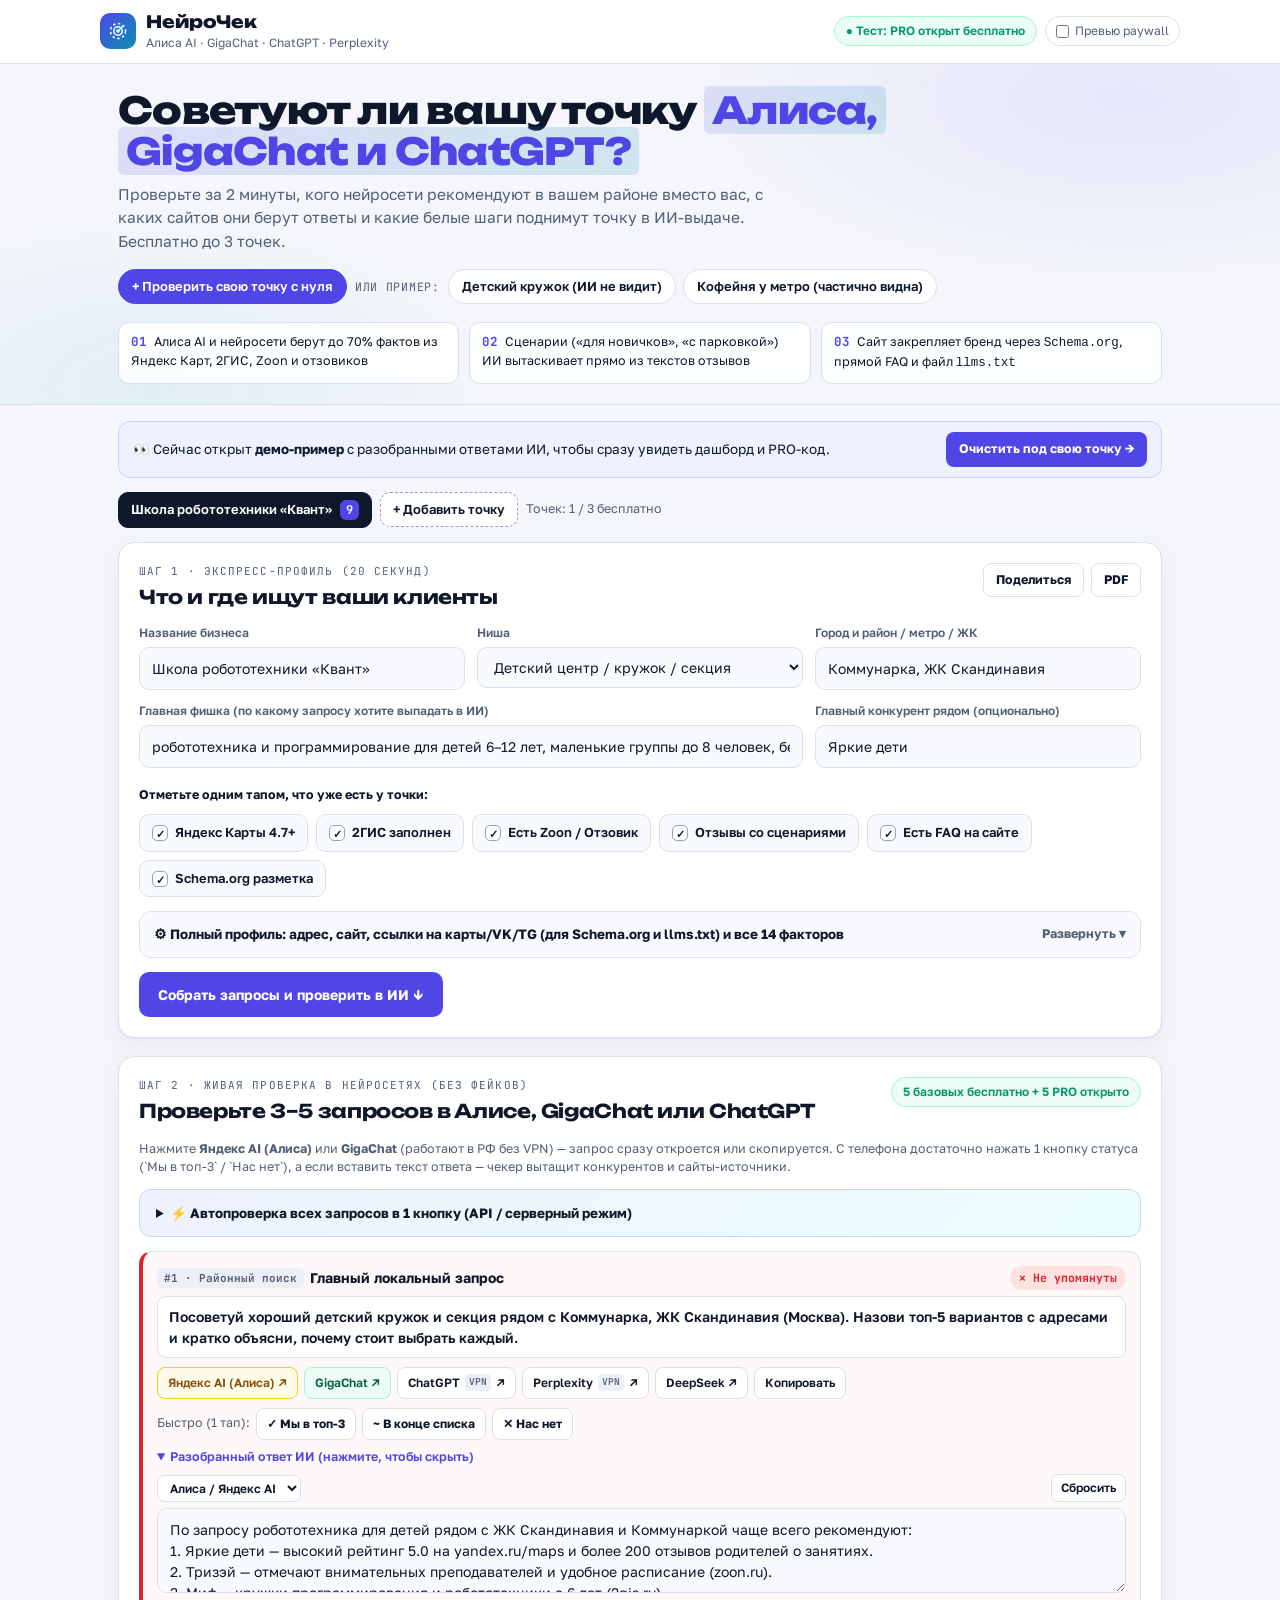
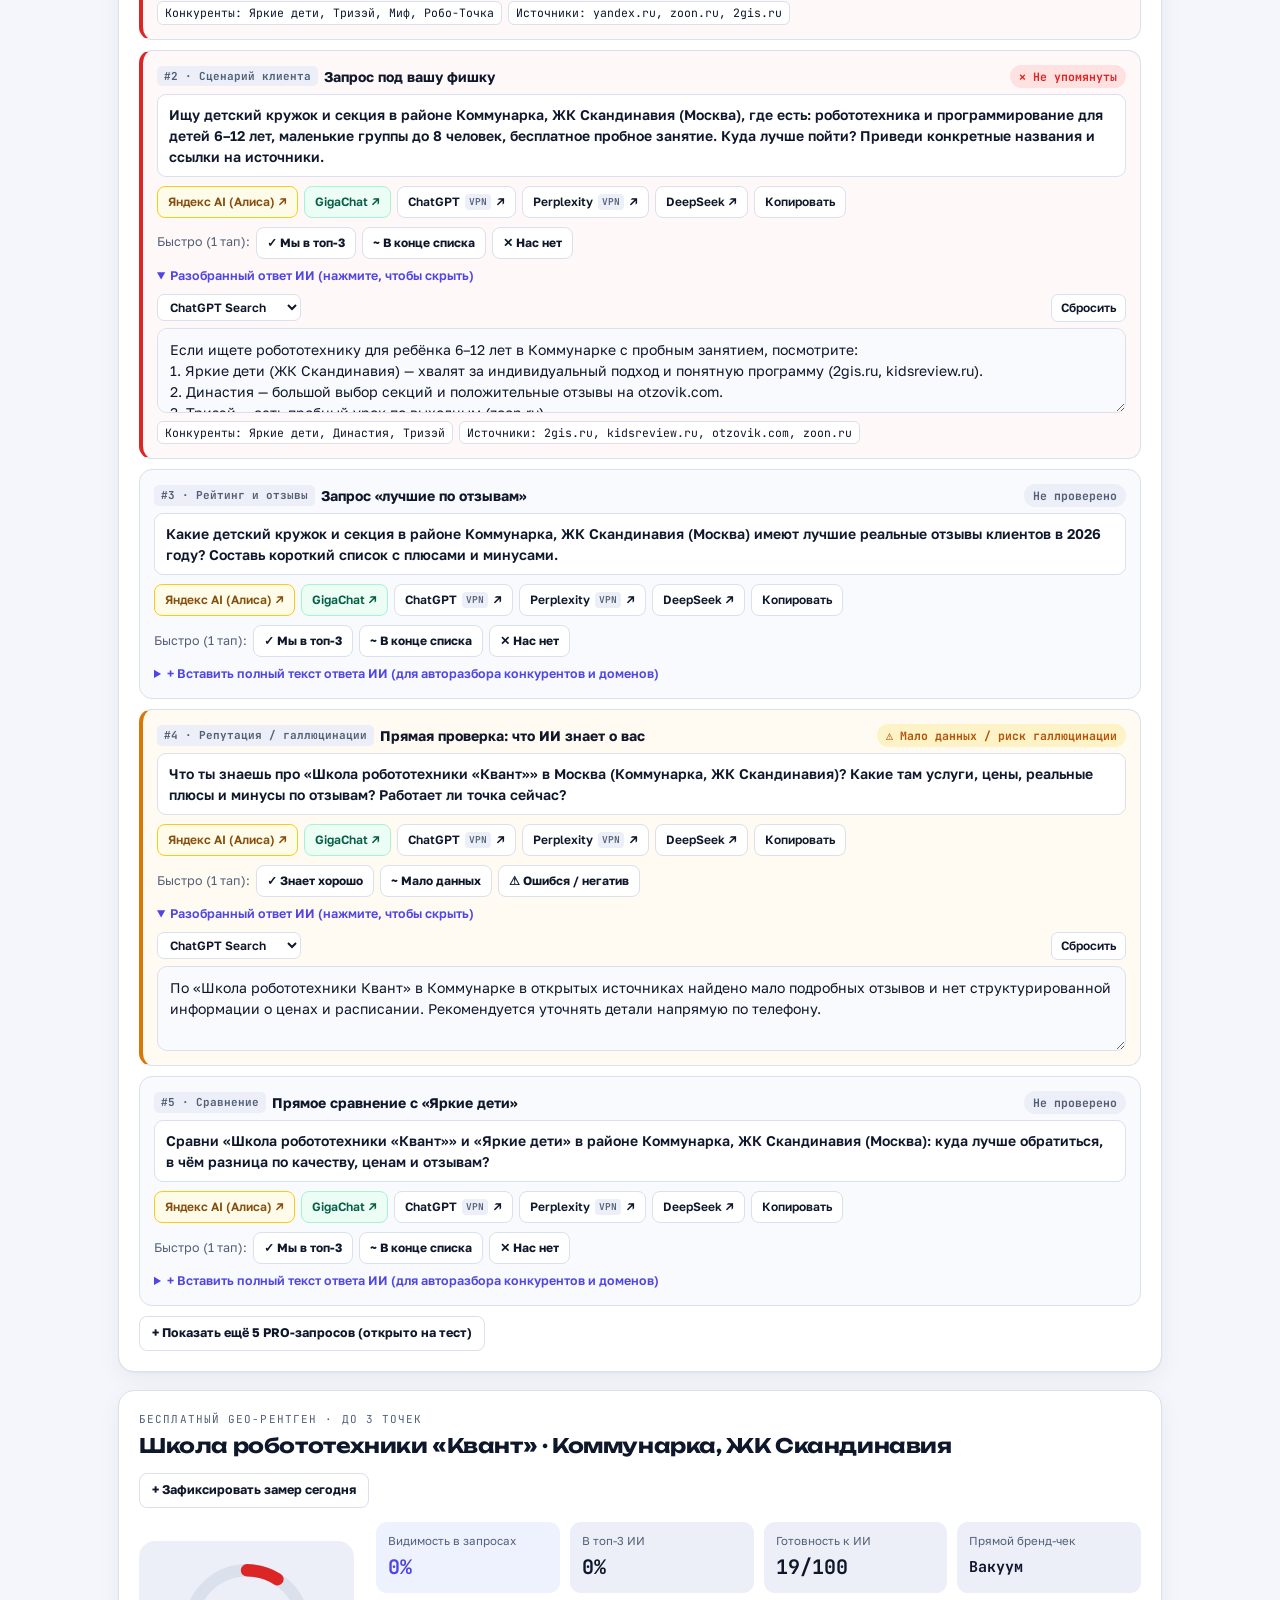
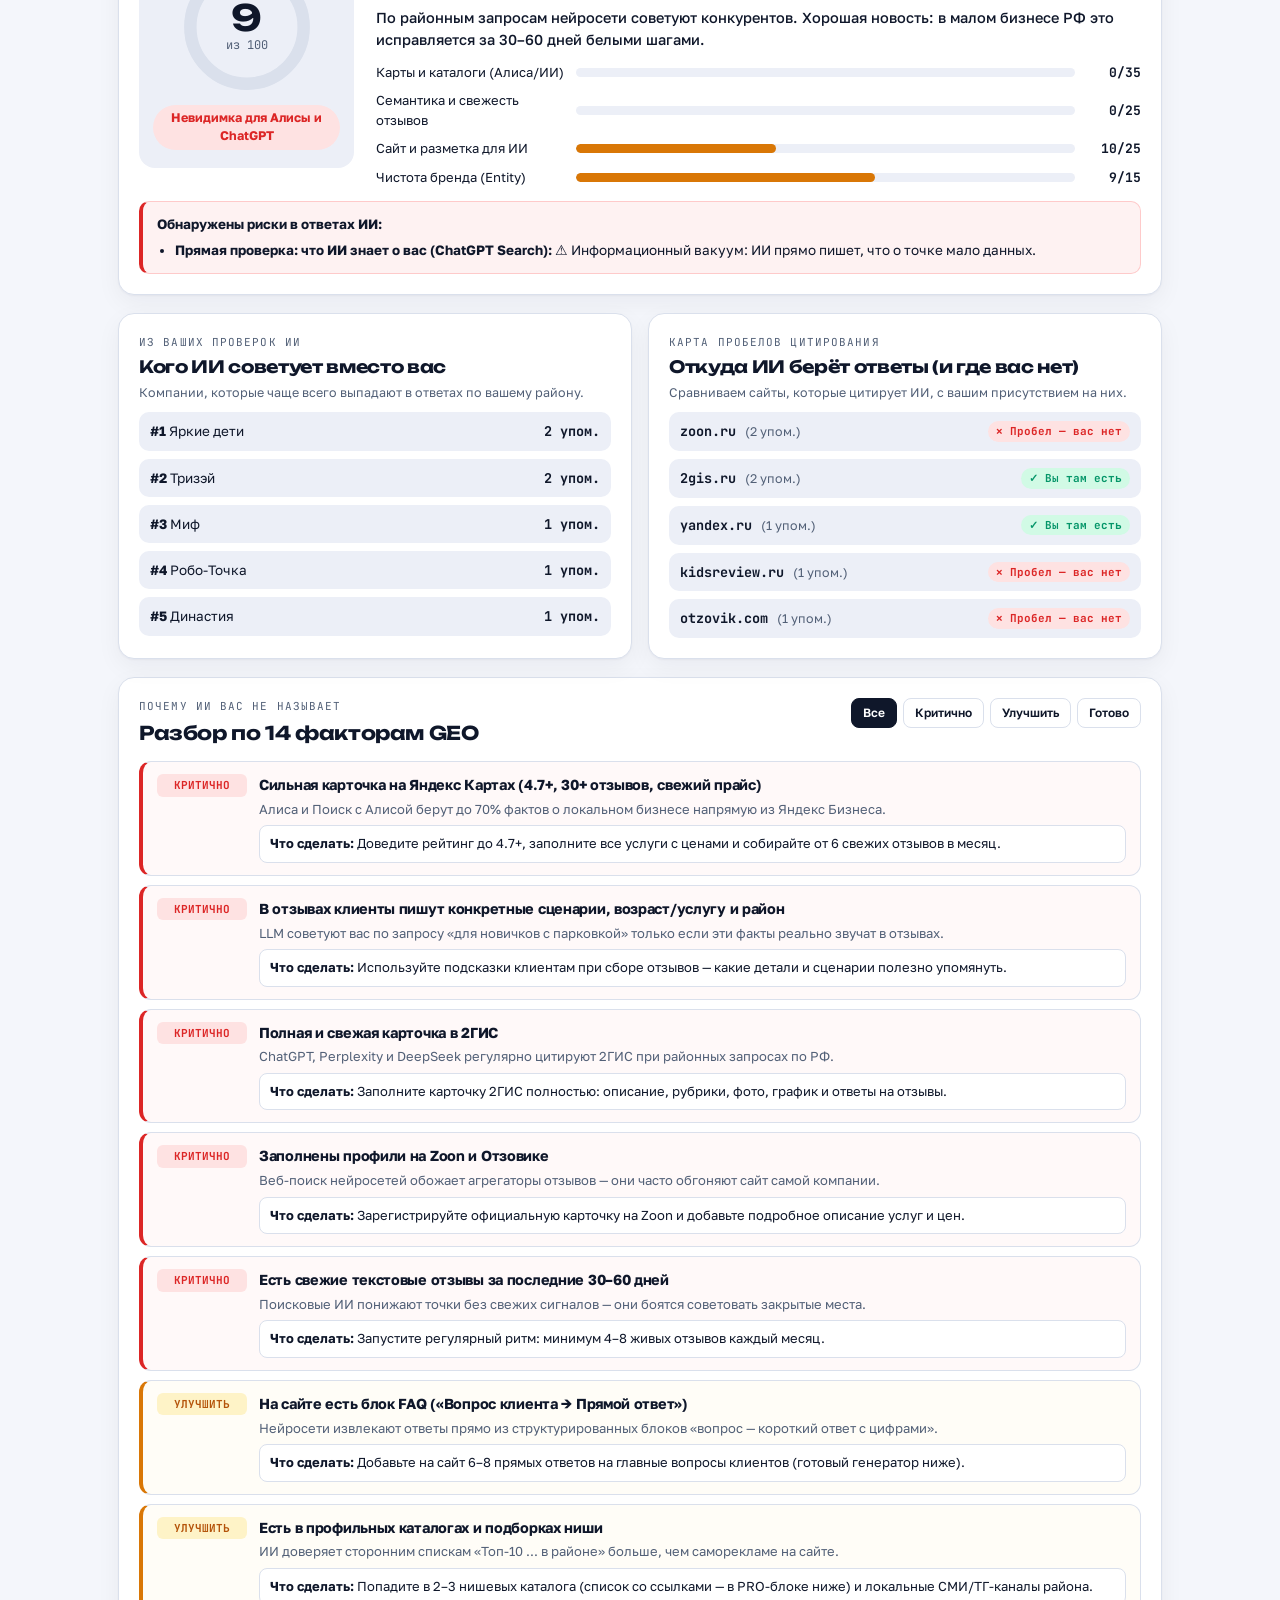
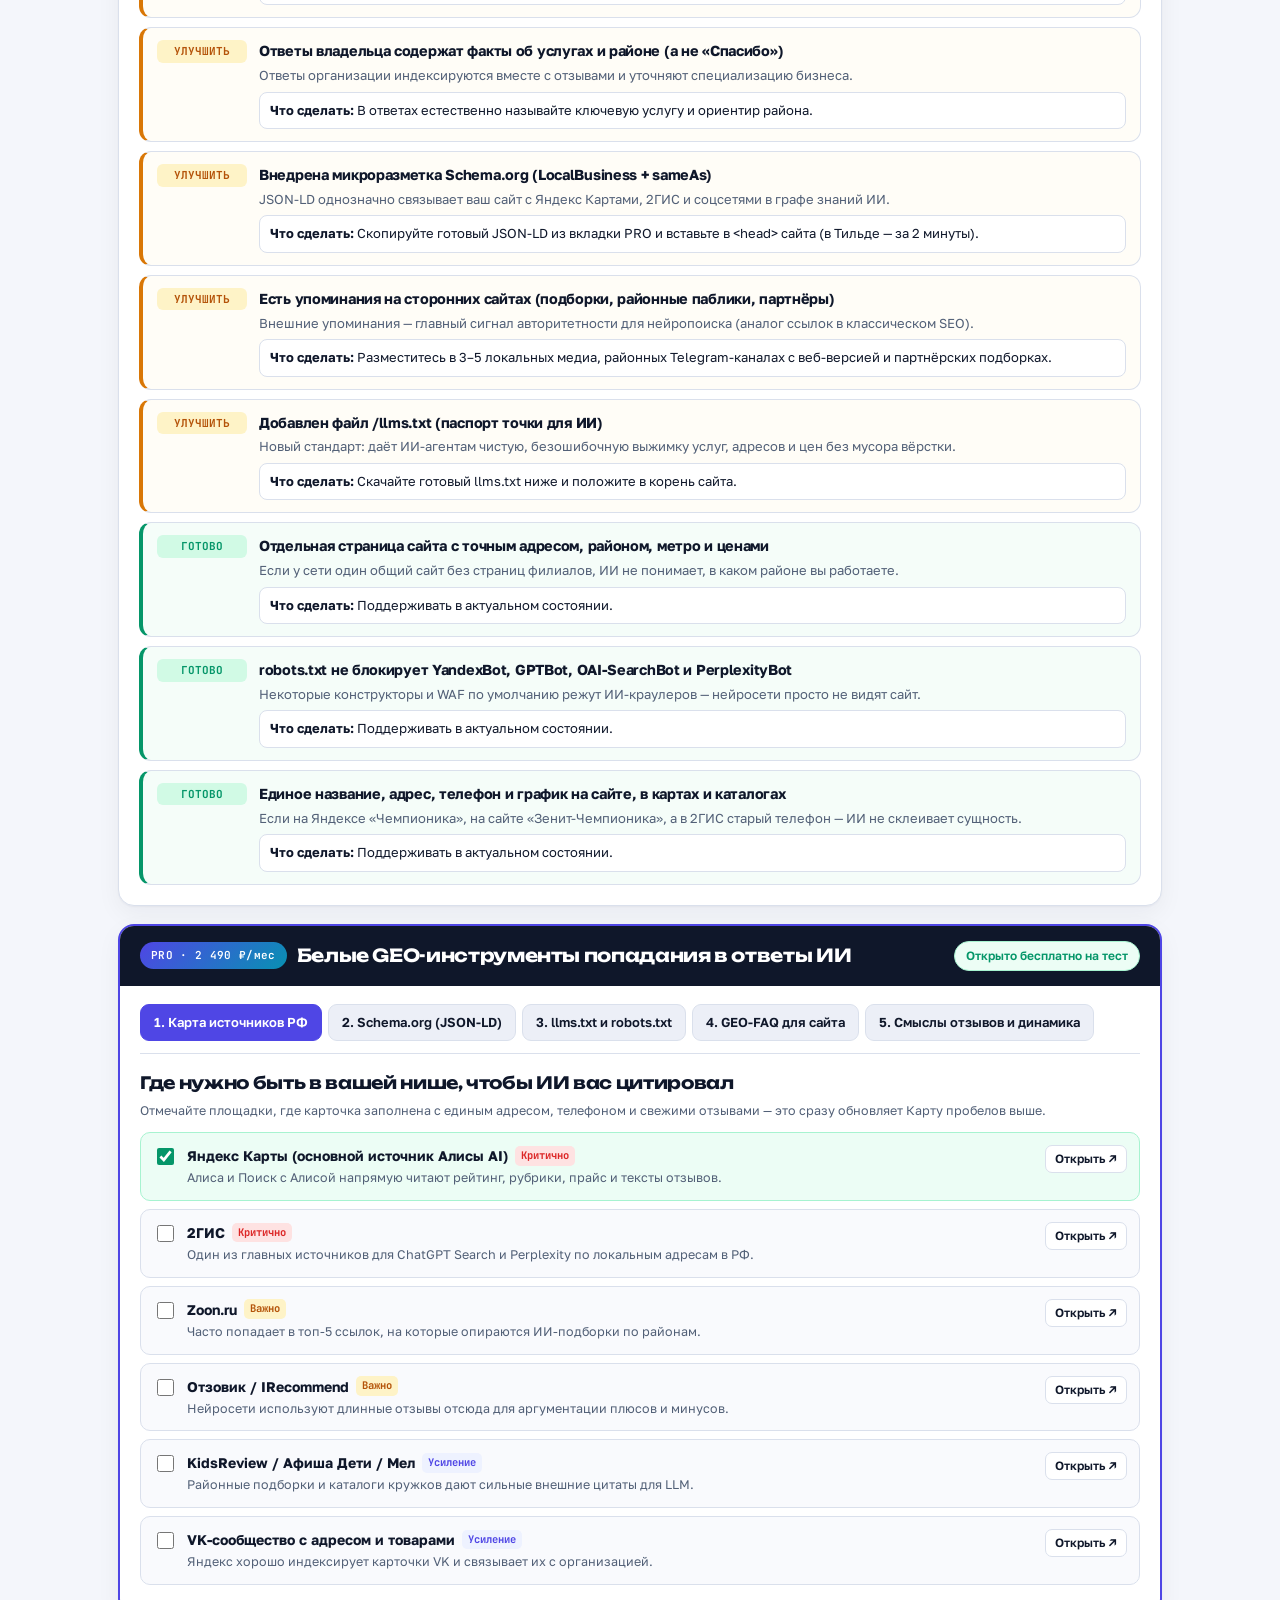
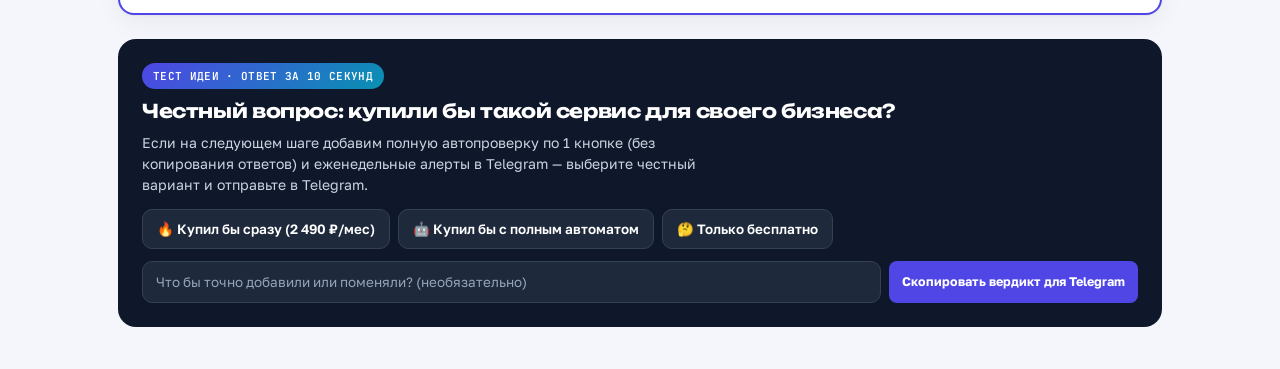
==== commit 292eb0c8: "feat: v2 mobile UX, 1-tap AI verdicts, RU/VPN badges, citation gap crosscheck, decision bar" ====
--- a/index.html
+++ b/index.html
@@ -27,47 +27,63 @@
         </span>
         <span>
           <span class="brand-name">НейроЧек</span>
-          <span class="brand-sub">Алиса AI · ChatGPT · Perplexity · GigaChat</span>
+          <span class="brand-sub">Алиса AI · GigaChat · ChatGPT · Perplexity</span>
         </span>
       </a>
       <div class="topbar-right">
-        <span class="pill pill-test">● MVP-тест: PRO открыт бесплатно</span>
-        <label class="pill-lock" title="Переключить превью будущего платного экрана">
+        <span class="pill pill-test">● Тест: PRO открыт бесплатно</span>
+        <label class="pill-lock" title="Посмотреть, как будет выглядеть платный экран в релизе">
           <input type="checkbox" id="paywall-toggle">
-          <span>Показать paywall</span>
+          <span>Превью paywall</span>
         </label>
       </div>
     </div>
   </header>
 
+  <section class="hero-wrap">
+    <div class="wrap hero">
+      <h1>Советуют ли вашу точку <span class="hl">Алиса, GigaChat и ChatGPT?</span></h1>
+      <p class="hero-lead">Проверьте за 2 минуты, кого нейросети рекомендуют в вашем районе вместо вас, с каких сайтов они берут ответы и какие белые шаги поднимут точку в ИИ-выдаче. Бесплатно до 3 точек.</p>
+
+      <div class="hero-actions no-print">
+        <button type="button" class="demo-btn primary-start" id="btn-start-own">+ Проверить свою точку с нуля</button>
+        <span class="demo-label">или пример:</span>
+        <div id="demo-buttons" style="display:flex;gap:7px;flex-wrap:wrap;"></div>
+      </div>
+
+      <div class="how-strip">
+        <div class="how-step"><b>01</b> Алиса AI и нейросети берут до 70% фактов из Яндекс Карт, 2ГИС, Zoon и отзовиков</div>
+        <div class="how-step"><b>02</b> Сценарии («для новичков», «с парковкой») ИИ вытаскивает прямо из текстов отзывов</div>
+        <div class="how-step"><b>03</b> Сайт закрепляет бренд через <code>Schema.org</code>, прямой FAQ и файл <code>llms.txt</code></div>
+      </div>
+    </div>
+  </section>
+
   <main class="wrap">
-    <section class="hero">
-      <h1>Советуют ли вашу точку <span class="hl">Алиса, ChatGPT и GigaChat?</span></h1>
-      <p class="hero-lead">Проверьте, кого нейросети рекомендуют вместо вас по районным запросам, на какие сайты они ссылаются и что нужно поправить в белую, чтобы попадать в ответы ИИ. Бесплатно до 3 точек.</p>
-      <div class="hero-bar">
-        <span class="demo-label">Быстрый пример:</span>
-        <div id="demo-buttons" style="display:flex;gap:8px;flex-wrap:wrap;"></div>
-      </div>
-    </section>
-
-    <div class="points-bar" id="points-bar"></div>
-
-    <!-- ШАГ 1: ПРОФИЛЬ ТОЧКИ -->
+    <!-- Плашка демо-режима -->
+    <div class="demo-banner hidden no-print" id="demo-banner">
+      <span>👀 Сейчас открыт <b>демо-пример</b> с разобранными ответами ИИ, чтобы сразу увидеть дашборд и PRO-код.</span>
+      <button type="button" class="btn btn-primary btn-sm" id="btn-clear-demo">Очистить под свою точку →</button>
+    </div>
+
+    <div class="points-bar no-print" id="points-bar"></div>
+
+    <!-- ШАГ 1: КОМПАКТНЫЙ ПРОФИЛЬ ТОЧКИ -->
     <section class="card no-print">
-      <div class="card-head">
-        <div>
-          <span class="eyebrow">Шаг 1 · Паспорт бизнеса</span>
-          <h2 style="font-size:20px;">Расскажите о вашей точке</h2>
-        </div>
-        <div style="display:flex;gap:8px;flex-wrap:wrap;">
-          <button type="button" class="btn btn-outline btn-sm" id="btn-share-report">Поделиться ссылкой</button>
-          <button type="button" class="btn btn-outline btn-sm" id="btn-print-report">Сохранить PDF</button>
+      <div class="card-head" style="margin-bottom:12px;">
+        <div>
+          <span class="eyebrow">Шаг 1 · Экспресс-профиль (20 секунд)</span>
+          <h2 style="font-size:19px;">Что и где ищут ваши клиенты</h2>
+        </div>
+        <div style="display:flex;gap:7px;flex-wrap:wrap;">
+          <button type="button" class="btn btn-outline btn-sm" id="btn-share-report">Поделиться</button>
+          <button type="button" class="btn btn-outline btn-sm" id="btn-print-report">PDF</button>
         </div>
       </div>
 
       <form id="geo-form">
         <div class="form-grid">
-          <div class="field span-2">
+          <div class="field">
             <label for="g-name">Название бизнеса</label>
             <input type="text" id="g-name" placeholder="Например: Инжинириум · Коммунарка">
           </div>
@@ -76,55 +92,50 @@
             <select id="g-niche"></select>
           </div>
           <div class="field">
-            <label for="g-city">Город</label>
-            <input type="text" id="g-city" placeholder="Москва">
-          </div>
-          <div class="field">
-            <label for="g-district">Район / метро / ЖК</label>
-            <input type="text" id="g-district" placeholder="ЖК Скандинавия, м. Коммунарка">
-          </div>
-          <div class="field">
-            <label for="g-address">Точный адрес</label>
-            <input type="text" id="g-address" placeholder="ул. Эдварда Грига, 5">
+            <label for="g-district">Город и район / метро / ЖК</label>
+            <input type="text" id="g-district" placeholder="Москва, ЖК Скандинавия">
           </div>
           <div class="field span-2">
-            <label for="g-usp">Главная фишка / сценарий (под что люди вас ищут)</label>
-            <input type="text" id="g-usp" placeholder="Например: робототехника для детей 6–12 лет, маленькие группы, бесплатное пробное">
-          </div>
-          <div class="field">
-            <label for="g-comp">Главный конкурент рядом (если знаете)</label>
+            <label for="g-usp">Главная фишка (по какому запросу хотите выпадать в ИИ)</label>
+            <input type="text" id="g-usp" placeholder="Например: робототехника для детей 6–12 лет, маленькие группы, пробное бесплатно">
+          </div>
+          <div class="field">
+            <label for="g-comp">Главный конкурент рядом (опционально)</label>
             <input type="text" id="g-comp" placeholder="Например: Яркие дети">
           </div>
-          <div class="field">
-            <label for="g-aliases">Синонимы / латиница (через запятую)</label>
-            <input type="text" id="g-aliases" placeholder="Квант, Kvant">
-          </div>
-          <div class="field">
-            <label for="g-site">Сайт</label>
-            <input type="url" id="g-site" placeholder="https://vash-site.ru">
-          </div>
-          <div class="field">
-            <label for="g-phone">Телефон и график (для разметки ИИ)</label>
-            <input type="text" id="g-phone" placeholder="+7 (495) 000-00-00">
-          </div>
-        </div>
-
-        <details style="margin-top:12px;">
-          <summary style="font-size:13px;font-weight:700;cursor:pointer;color:var(--accent);">+ Ссылки на карты и соцсети (нужны для генерации Schema.org sameAs и llms.txt)</summary>
-          <div class="form-grid" style="margin-top:10px;">
-            <div class="field"><label for="g-yandex">Яндекс Карты</label><input type="url" id="g-yandex" placeholder="https://yandex.ru/maps/org/..."></div>
-            <div class="field"><label for="g-gis">2ГИС</label><input type="url" id="g-gis" placeholder="https://2gis.ru/..."></div>
+        </div>
+
+        <div style="margin-top:14px;">
+          <span class="hint" style="font-weight:700;color:var(--ink);">Отметьте одним тапом, что уже есть у точки:</span>
+          <div class="chip-toggles" id="quick-readiness-chips"></div>
+        </div>
+
+        <!-- Раскрывающийся блок: полный профиль + ссылки для Schema.org + все 14 факторов -->
+        <details class="adv-drawer">
+          <summary>
+            <span>⚙ Полный профиль: адрес, сайт, ссылки на карты/VK/TG (для Schema.org и llms.txt) и все 14 факторов</span>
+            <span class="hint">Развернуть ▾</span>
+          </summary>
+
+          <div class="form-grid">
+            <div class="field"><label for="g-city">Город</label><input type="text" id="g-city" placeholder="Москва"></div>
+            <div class="field"><label for="g-address">Точный адрес</label><input type="text" id="g-address" placeholder="ул. Эдварда Грига, 5"></div>
+            <div class="field"><label for="g-aliases">Синонимы / латиница</label><input type="text" id="g-aliases" placeholder="Квант, Kvant"></div>
+            <div class="field"><label for="g-site">Сайт</label><input type="url" id="g-site" placeholder="https://vash-site.ru"></div>
+            <div class="field"><label for="g-phone">Телефон</label><input type="text" id="g-phone" placeholder="+7 (495) 000-00-00"></div>
             <div class="field"><label for="g-hours">График работы</label><input type="text" id="g-hours" placeholder="Пн–Вс 10:00–20:00"></div>
+            <div class="field"><label for="g-yandex">Ссылка на Яндекс Карты</label><input type="url" id="g-yandex" placeholder="https://yandex.ru/maps/org/..."></div>
+            <div class="field"><label for="g-gis">Ссылка на 2ГИС</label><input type="url" id="g-gis" placeholder="https://2gis.ru/..."></div>
             <div class="field"><label for="g-vk">ВКонтакте</label><input type="url" id="g-vk" placeholder="https://vk.com/..."></div>
-            <div class="field span-2"><label for="g-tg">Telegram-канал или бот</label><input type="url" id="g-tg" placeholder="https://t.me/..."></div>
-          </div>
+            <div class="field span-3"><label for="g-tg">Telegram-канал или бот</label><input type="url" id="g-tg" placeholder="https://t.me/..."></div>
+          </div>
+
+          <p class="hint" style="font-weight:700;color:var(--ink);margin-top:14px;">Дополнительные факторы ИИ-готовности:</p>
+          <div class="checks-grid" id="adv-readiness-checks"></div>
         </details>
 
-        <div class="checks-title">Быстрый чекап ИИ-готовности (14 белых GEO-сигналов — отметьте, что уже сделано)</div>
-        <div class="checks-grid" id="readiness-checks"></div>
-
         <div class="btn-row">
-          <button type="submit" class="btn btn-primary">Обновить GEO-диагноз ↓</button>
+          <button type="submit" class="btn btn-primary">Собрать запросы и проверить в ИИ ↓</button>
         </div>
       </form>
     </section>
@@ -133,18 +144,18 @@
     <section class="card no-print" id="prompts-section">
       <div class="card-head">
         <div>
-          <span class="eyebrow">Шаг 2 · Реальная проверка в нейросетях (без фейков)</span>
-          <h2 style="font-size:20px;">Проверьте, как ИИ отвечает прямо сейчас</h2>
+          <span class="eyebrow">Шаг 2 · Живая проверка в нейросетях (без фейков)</span>
+          <h2 style="font-size:19px;">Проверьте 3–5 запросов в Алисе, GigaChat или ChatGPT</h2>
         </div>
         <span class="pill pill-test">5 базовых бесплатно + 5 PRO открыто</span>
       </div>
 
-      <p class="hint" style="margin-bottom:12px;">Нажмите кнопку нужной нейросети — запрос откроется сразу с готовым текстом (или скопируется в буфер). Вставьте ответ ИИ ниже — анализатор сам найдёт вашу позицию, конкурентов, домены-источники и галлюцинации.</p>
-
-      <!-- Опциональный автопилот через API -->
-      <details class="api-box">
-        <summary>⚡ Автопроверка в 1 кнопку через API (необязательно — если есть свой ключ OpenRouter)</summary>
-        <p class="hint" style="margin:8px 0 10px;">Ключ хранится только в вашем браузере и никуда не передаётся. Позволяет в 1 клик автоматически прогнать все запросы через живые веб-модели (Perplexity Sonar, GPT-4o Online, Gemini Online).</p>
+      <p class="hint" style="margin-bottom:12px;">Нажмите <b>Яндекс AI (Алиса)</b> или <b>GigaChat</b> (работают в РФ без VPN) — запрос сразу откроется или скопируется. С телефона достаточно нажать 1 кнопку статуса (`Мы в топ-3` / `Нас нет`), а если вставить текст ответа — чекер вытащит конкурентов и сайты-источники.</p>
+
+      <!-- Опциональный автопилот через API / будущий сервер -->
+      <details class="api-box" id="api-drawer">
+        <summary>⚡ Автопроверка всех запросов в 1 кнопку (API / серверный режим)</summary>
+        <p class="hint" style="margin:8px 0 10px;">На этапе теста можно вставить свой ключ OpenRouter (хранится только в вашем браузере) — или завтра подключить единый бэкенд, чтобы автопроверка работала у всех без ключа.</p>
         <div class="form-grid">
           <div class="field">
             <label for="api-key">OpenRouter API Key</label>
@@ -159,12 +170,12 @@
             </select>
           </div>
           <div class="field">
-            <label for="api-endpoint">Endpoint (по умолчанию OpenRouter)</label>
+            <label for="api-endpoint">Endpoint</label>
             <input type="url" id="api-endpoint" value="https://openrouter.ai/api/v1/chat/completions">
           </div>
         </div>
         <div class="btn-row" style="margin-top:10px;">
-          <button type="button" class="btn btn-primary btn-sm" id="btn-run-api-all">Запустить автопроверку 5 базовых запросов</button>
+          <button type="button" class="btn btn-primary btn-sm" id="btn-run-api-all">Запустить автопроверку 5 запросов</button>
           <span class="hint" id="api-status"></span>
         </div>
       </details>
@@ -172,12 +183,12 @@
       <div id="prompts-list"></div>
     </section>
 
-    <!-- ДАШБОРД РЕЗУЛЬТАТОВ (БЕСПЛАТНО) -->
+    <!-- ДАШБОРД РЕЗУЛЬТАТОВ -->
     <section class="card" id="results-section">
       <div class="card-head">
         <div>
           <span class="eyebrow">Бесплатный GEO-рентген · До 3 точек</span>
-          <h2 style="font-size:21px;" id="res-title">Индекс видимости в ИИ</h2>
+          <h2 style="font-size:20px;" id="res-title">Индекс видимости в ИИ</h2>
         </div>
         <button type="button" class="btn btn-outline btn-sm no-print" id="btn-save-snapshot">+ Зафиксировать замер сегодня</button>
       </div>
@@ -207,18 +218,18 @@
       <div id="hallucination-slot"></div>
     </section>
 
-    <!-- Конкуренты и источники из реальных ответов ИИ -->
+    <!-- Конкуренты и Карта пробелов цитирования -->
     <section class="split-2">
       <div class="card">
         <span class="eyebrow">Из ваших проверок ИИ</span>
-        <h3 style="font-size:17px;">Кого ИИ рекомендует вместо вас</h3>
+        <h3 style="font-size:17px;">Кого ИИ советует вместо вас</h3>
         <p class="hint" style="margin-top:4px;">Компании, которые чаще всего выпадают в ответах по вашему району.</p>
         <div class="rank-list" id="comp-rank-list"></div>
       </div>
       <div class="card">
-        <span class="eyebrow">Карта цитирования</span>
-        <h3 style="font-size:17px;">На какие сайты опирается ИИ</h3>
-        <p class="hint" style="margin-top:4px;">Именно на этих площадках нужно быть и обновлять отзывы, чтобы ИИ начал советовать вас.</p>
+        <span class="eyebrow">Карта пробелов цитирования</span>
+        <h3 style="font-size:17px;">Откуда ИИ берёт ответы (и где вас нет)</h3>
+        <p class="hint" style="margin-top:4px;">Сравниваем сайты, которые цитирует ИИ, с вашим присутствием на них.</p>
         <div class="rank-list" id="domain-rank-list"></div>
       </div>
     </section>
@@ -247,7 +258,7 @@
           <span class="pill pill-pro">PRO · 2 490 ₽/мес</span>
           <h2>Белые GEO-инструменты попадания в ответы ИИ</h2>
         </div>
-        <span class="pill pill-test">Открыто бесплатно на время теста</span>
+        <span class="pill pill-test">Открыто бесплатно на тест</span>
       </div>
 
       <div class="pro-body" id="pro-body">
@@ -270,29 +281,26 @@
             <button type="button" class="pro-tab" data-pro-tab="semantics">5. Смыслы отзывов и динамика</button>
           </div>
 
-          <!-- PRO 1: Карта источников РФ -->
           <div class="pro-pane" id="pro-pane-sources">
             <h3 style="font-size:17px;margin-bottom:6px;">Где нужно быть в вашей нише, чтобы ИИ вас цитировал</h3>
-            <p class="hint" style="margin-bottom:12px;">Отмечайте площадки, где карточка уже полностью заполнена с единым адресом, телефоном и свежими отзывами.</p>
+            <p class="hint" style="margin-bottom:12px;">Отмечайте площадки, где карточка заполнена с единым адресом, телефоном и свежими отзывами — это сразу обновляет Карту пробелов выше.</p>
             <div id="sources-checklist"></div>
           </div>
 
-          <!-- PRO 2: Schema.org JSON-LD -->
           <div class="pro-pane hidden" id="pro-pane-schema">
             <h3 style="font-size:17px;margin-bottom:6px;">Микроразметка Schema.org (LocalBusiness + sameAs)</h3>
-            <p class="hint" style="margin-bottom:12px;">Вставьте этот блок в <code>&lt;head&gt;</code> страницы вашей точки (в Тильде: Настройки сайта → Ещё → HTML-код для вставки внутрь head). Свойство <code>sameAs</code> связывает сайт с Яндекс Картами и 2ГИС для нейросетей.</p>
+            <p class="hint" style="margin-bottom:12px;">Вставьте этот блок в <code>&lt;head&gt;</code> страницы точки (в Тильде: Настройки сайта → Ещё → HTML-код для вставки внутрь head).</p>
             <div class="btn-row" style="margin-top:0;margin-bottom:10px;">
               <button type="button" class="btn btn-primary btn-sm" id="btn-copy-schema">Копировать JSON-LD</button>
             </div>
             <pre class="code-box" id="schema-code"></pre>
           </div>
 
-          <!-- PRO 3: llms.txt & robots.txt -->
           <div class="pro-pane hidden" id="pro-pane-llms">
             <div class="split-2">
               <div>
                 <h3 style="font-size:16px;margin-bottom:6px;">Файл /llms.txt (паспорт точки для ИИ)</h3>
-                <p class="hint" style="margin-bottom:10px;">Сохраните файл и загрузите в корень сайта (<code>vash-site.ru/llms.txt</code>) — ИИ-агенты получают чистые факты без шума вёрстки.</p>
+                <p class="hint" style="margin-bottom:10px;">Положите в корень сайта (<code>vash-site.ru/llms.txt</code>) — ИИ-агенты получают чистые факты без шума вёрстки.</p>
                 <div class="btn-row" style="margin-top:0;margin-bottom:10px;">
                   <button type="button" class="btn btn-primary btn-sm" id="btn-download-llms">Скачать llms.txt</button>
                   <button type="button" class="btn btn-outline btn-sm" id="btn-copy-llms">Копировать</button>
@@ -301,7 +309,7 @@
               </div>
               <div>
                 <h3 style="font-size:16px;margin-bottom:6px;">Блок для /robots.txt (доступ ИИ-ботам)</h3>
-                <p class="hint" style="margin-bottom:10px;">Убедитесь, что сайт не блокирует краулеров Яндекса, OpenAI, Perplexity и Google.</p>
+                <p class="hint" style="margin-bottom:10px;">Явно разрешает индексацию Яндексу, ChatGPT, Perplexity и Google.</p>
                 <div class="btn-row" style="margin-top:0;margin-bottom:10px;">
                   <button type="button" class="btn btn-outline btn-sm" id="btn-copy-robots">Копировать для robots.txt</button>
                 </div>
@@ -310,10 +318,9 @@
             </div>
           </div>
 
-          <!-- PRO 4: GEO-FAQ -->
           <div class="pro-pane hidden" id="pro-pane-faq">
             <h3 style="font-size:17px;margin-bottom:6px;">Готовый GEO-блок FAQ (вопросы, которые люди задают ИИ)</h3>
-            <p class="hint" style="margin-bottom:12px;">Отредактируйте ответы под ваши реальные цены и условия — и скопируйте готовый HTML + разметку <code>FAQPage</code> на сайт.</p>
+            <p class="hint" style="margin-bottom:12px;">Отредактируйте ответы под ваши точные цены и условия — и скопируйте готовый HTML + разметку <code>FAQPage</code>.</p>
             <div id="faq-editor"></div>
             <div class="btn-row" style="margin-bottom:10px;">
               <button type="button" class="btn btn-primary btn-sm" id="btn-copy-faq">Копировать HTML + FAQPage JSON-LD</button>
@@ -321,21 +328,20 @@
             <pre class="code-box" id="faq-code"></pre>
           </div>
 
-          <!-- PRO 5: Смыслы отзывов и трекер динамики -->
           <div class="pro-pane hidden" id="pro-pane-semantics">
             <div class="split-2">
               <div>
                 <h3 style="font-size:16px;margin-bottom:6px;">Словарь смыслов для живых отзывов</h3>
-                <p class="hint" style="margin-bottom:10px;">Алиса и ChatGPT рекомендуют вас по конкретным запросам, когда находят эти факты в отзывах реальных клиентов:</p>
+                <p class="hint" style="margin-bottom:10px;">Алиса и ChatGPT рекомендуют вас по конкретным сценариям, когда видят эти детали в отзывах:</p>
                 <div id="semantics-list"></div>
               </div>
               <div>
                 <h3 style="font-size:16px;margin-bottom:6px;">Динамика видимости по замерам</h3>
-                <p class="hint" style="margin-bottom:10px;">Повторяйте замер раз в 2 недели после обновления карточек, отзывов и сайта.</p>
+                <p class="hint" style="margin-bottom:10px;">Повторяйте замер раз в 2 недели после обновления карточек и сайта.</p>
                 <div id="history-chart-wrap"></div>
                 <div class="btn-row" style="margin-top:10px;">
                   <button type="button" class="btn btn-primary btn-sm" id="btn-save-snapshot-2">+ Сохранить текущий замер</button>
-                  <button type="button" class="btn btn-outline btn-sm" id="btn-clear-history">Сбросить историю</button>
+                  <button type="button" class="btn btn-outline btn-sm" id="btn-clear-history">Сбросить</button>
                 </div>
               </div>
             </div>
@@ -344,22 +350,29 @@
       </div>
     </section>
 
-    <!-- Блок обратной связи для теста гипотезы -->
+    <!-- Фидбек «Вот купишь сразу?» -->
     <section class="feedback-card no-print">
-      <div>
-        <h3 style="font-size:17px;color:#FFFFFF;">Тестируете НейроЧек? Оцените идею за 1 клик</h3>
-        <p>Мы проверяем, нужен ли российским предпринимателям такой инструмент для попадания в Алису и ChatGPT. Кнопка скопирует короткий отзыв для Telegram.</p>
-      </div>
-      <div class="fb-btns">
-        <button type="button" class="fb-btn" data-fb="Огонь, купил бы за 2 490 ₽/мес (особенно с автопроверкой)">👍 Купил бы</button>
-        <button type="button" class="fb-btn" data-fb="Очень интересно, но хочется чтобы само проверяло без ручного копирования">🤖 Хочу полный автомат</button>
-        <button type="button" class="fb-btn" data-fb="Чего не хватило: ">💬 Чего не хватает</button>
+      <span class="pill pill-pro" style="margin-bottom:8px;">ТЕСТ ИДЕИ · ОТВЕТ ЗА 10 СЕКУНД</span>
+      <h3 style="font-size:19px;color:#FFFFFF;">Честный вопрос: купили бы такой сервис для своего бизнеса?</h3>
+      <p>Если на следующем шаге добавим полную автопроверку по 1 кнопке (без копирования ответов) и еженедельные алерты в Telegram — выберите честный вариант и отправьте в Telegram.</p>
+      <div class="fb-btns" id="fb-choices">
+        <button type="button" class="fb-btn" data-fb="🔥 Купил бы сразу за 2 490 ₽/мес">🔥 Купил бы сразу (2 490 ₽/мес)</button>
+        <button type="button" class="fb-btn" data-fb="🤖 Купил бы, когда будет полный автомат в 1 кнопку">🤖 Купил бы с полным автоматом</button>
+        <button type="button" class="fb-btn" data-fb="🤔 Интересно бесплатно, но платить пока не готов">🤔 Только бесплатно</button>
+      </div>
+      <div class="fb-extra">
+        <input type="text" id="fb-comment" placeholder="Что бы точно добавили или поменяли? (необязательно)">
+        <button type="button" class="btn btn-primary btn-sm" id="btn-copy-feedback">Скопировать вердикт для Telegram</button>
       </div>
     </section>
   </main>
 
   <div class="toast" id="toast" role="status" aria-live="polite"></div>
 
+  <script>
+    // Конфиг для подключения сервера (Этап 2) и Яндекс Метрики
+    window.NEIRO_CONFIG = { backendUrl: '', metrikaId: null };
+  </script>
   <script src="data.js"></script>
   <script src="engine.js"></script>
   <script src="app.js"></script>
--- a/styles.css
+++ b/styles.css
@@ -12,9 +12,9 @@
   --ok: #059669;
   --warn: #D97706;
   --bad: #DC2626;
-  --radius: 14px;
-  --radius-sm: 9px;
-  --shadow: 0 1px 2px rgba(15, 23, 42, 0.05), 0 8px 24px rgba(15, 23, 42, 0.05);
+  --radius: 16px;
+  --radius-sm: 10px;
+  --shadow: 0 1px 2px rgba(15, 23, 42, 0.04), 0 8px 24px rgba(15, 23, 42, 0.05);
   --display: "Unbounded", -apple-system, BlinkMacSystemFont, "Segoe UI", Roboto, sans-serif;
   --body: "Golos Text", -apple-system, BlinkMacSystemFont, "Segoe UI", Roboto, sans-serif;
   --mono: "JetBrains Mono", ui-monospace, SFMono-Regular, Menlo, monospace;
@@ -46,8 +46,8 @@
   position: sticky;
   top: 0;
   z-index: 30;
-  background: rgba(255, 255, 255, 0.92);
-  backdrop-filter: blur(10px);
+  background: rgba(255, 255, 255, 0.94);
+  backdrop-filter: blur(12px);
   border-bottom: 1px solid var(--line);
 }
 .topbar-inner {
@@ -55,7 +55,7 @@
   align-items: center;
   justify-content: space-between;
   gap: 12px;
-  padding: 12px 0;
+  padding: 11px 0;
   flex-wrap: wrap;
 }
 .brand { display: flex; align-items: center; gap: 10px; text-decoration: none; }
@@ -70,7 +70,7 @@
 }
 .brand-name { font-family: var(--display); font-weight: 800; font-size: 17px; line-height: 1.1; }
 .brand-sub { font-size: 12px; color: var(--muted); display: block; }
-.topbar-right { display: flex; align-items: center; gap: 10px; flex-wrap: wrap; }
+.topbar-right { display: flex; align-items: center; gap: 8px; flex-wrap: wrap; }
 
 .pill {
   display: inline-flex;
@@ -106,30 +106,72 @@
 }
 .pill-lock input { accent-color: var(--accent); margin: 0; }
 
-/* Hero */
-.hero { padding: 28px 0 18px; }
+/* AI Radar Hero */
+.hero-wrap {
+  background:
+    radial-gradient(600px 260px at 88% 10%, rgba(79, 70, 229, 0.09), transparent 70%),
+    radial-gradient(480px 240px at 12% 95%, rgba(8, 145, 178, 0.08), transparent 70%),
+    var(--bg);
+  border-bottom: 1px solid var(--line);
+  padding: 26px 0 20px;
+  margin-bottom: 16px;
+}
 .hero h1 { font-size: clamp(24px, 4.1vw, 37px); line-height: 1.13; font-weight: 800; max-width: 26ch; }
 .hl {
   background: linear-gradient(120deg, rgba(79, 70, 229, 0.14), rgba(8, 145, 178, 0.16));
   color: var(--accent);
-  padding: 0 7px;
+  padding: 1px 8px;
   border-radius: 6px;
-}
-.hero-lead { margin-top: 10px; color: var(--muted); font-size: 15.5px; max-width: 68ch; }
-.hero-bar { margin-top: 15px; display: flex; flex-wrap: wrap; gap: 8px; align-items: center; }
+  box-decoration-break: clone;
+  -webkit-box-decoration-break: clone;
+}
+.hero-lead { margin-top: 10px; color: var(--muted); font-size: 15.5px; max-width: 66ch; }
+.hero-actions { margin-top: 16px; display: flex; flex-wrap: wrap; gap: 8px; align-items: center; }
 .demo-label { font-family: var(--mono); font-size: 11.5px; text-transform: uppercase; letter-spacing: 0.06em; color: var(--muted); }
 .demo-btn {
   background: var(--paper);
   border: 1px solid var(--line);
   border-radius: 999px;
-  padding: 6px 12px;
+  padding: 7px 13px;
   font-size: 13px;
-  font-weight: 500;
+  font-weight: 600;
 }
 .demo-btn:hover { border-color: var(--accent); color: var(--accent); background: var(--accent-soft); }
+.demo-btn.primary-start { background: var(--accent); color: #FFFFFF; border-color: var(--accent); }
+.demo-btn.primary-start:hover { background: var(--accent-hover); color: #FFFFFF; }
+
+.how-strip {
+  display: grid;
+  grid-template-columns: repeat(3, 1fr);
+  gap: 10px;
+  margin-top: 18px;
+}
+.how-step {
+  background: rgba(255, 255, 255, 0.85);
+  border: 1px solid var(--line);
+  border-radius: 11px;
+  padding: 10px 12px;
+  font-size: 12.5px;
+}
+.how-step b { color: var(--accent); font-family: var(--mono); margin-right: 4px; }
+
+/* Demo Banner */
+.demo-banner {
+  display: flex;
+  align-items: center;
+  justify-content: space-between;
+  gap: 12px;
+  flex-wrap: wrap;
+  background: var(--accent-soft);
+  border: 1px solid #C7D2FE;
+  border-radius: 12px;
+  padding: 10px 14px;
+  margin-bottom: 14px;
+  font-size: 13.5px;
+}
 
 /* Points bar */
-.points-bar { display: flex; flex-wrap: wrap; gap: 8px; align-items: center; margin: 14px 0; }
+.points-bar { display: flex; flex-wrap: wrap; gap: 8px; align-items: center; margin: 0 0 14px; }
 .point-chip {
   display: inline-flex;
   align-items: center;
@@ -143,26 +185,11 @@
   cursor: pointer;
 }
 .point-chip.active { background: var(--ink); color: #FFFFFF; border-color: var(--ink); }
-.point-chip .chip-score {
-  font-family: var(--mono);
-  font-size: 12px;
-  padding: 1px 6px;
-  border-radius: 6px;
-  background: var(--accent-soft);
-  color: var(--accent);
-}
+.point-chip .chip-score { font-family: var(--mono); font-size: 12px; padding: 1px 6px; border-radius: 6px; background: var(--accent-soft); color: var(--accent); }
 .point-chip.active .chip-score { background: var(--accent); color: #FFFFFF; }
 .point-chip .chip-del { background: none; border: 0; color: inherit; opacity: 0.55; padding: 0 2px; font-size: 14px; }
 .point-chip .chip-del:hover { opacity: 1; }
-.add-point-btn {
-  border: 1px dashed #94A3B8;
-  background: transparent;
-  border-radius: 10px;
-  padding: 7px 12px;
-  font-size: 13px;
-  font-weight: 600;
-  color: var(--muted);
-}
+.add-point-btn { border: 1px dashed #94A3B8; background: var(--paper); border-radius: 10px; padding: 7px 12px; font-size: 13px; font-weight: 600; color: var(--ink); }
 .add-point-btn:hover { border-color: var(--accent); color: var(--accent); }
 
 /* Cards */
@@ -205,8 +232,8 @@
 .field select,
 .field textarea {
   width: 100%;
-  padding: 9px 12px;
-  border: 1px solid var(--line);
+  padding: 10px 12px;
+  border: 1.5px solid var(--line);
   border-radius: var(--radius-sm);
   background: #F9FAFD;
   font-size: 14px;
@@ -218,8 +245,59 @@
 }
 .field textarea { resize: vertical; }
 
-.checks-title { font-size: 13px; font-weight: 700; margin: 16px 0 8px; }
-.checks-grid { display: grid; grid-template-columns: repeat(2, 1fr); gap: 8px; }
+/* Interactive Pill Toggle Chips */
+.chip-toggles { display: flex; flex-wrap: wrap; gap: 8px; margin-top: 10px; }
+.tap-chip {
+  display: inline-flex;
+  align-items: center;
+  gap: 7px;
+  padding: 8px 12px;
+  border-radius: 10px;
+  border: 1.5px solid var(--line);
+  background: #F9FAFD;
+  font-size: 13px;
+  font-weight: 600;
+  cursor: pointer;
+  user-select: none;
+  transition: all 0.14s;
+}
+.tap-chip input { position: absolute; opacity: 0; pointer-events: none; }
+.tap-chip .dot {
+  width: 16px;
+  height: 16px;
+  border-radius: 5px;
+  border: 1.5px solid #94A3B8;
+  display: grid;
+  place-items: center;
+  font-size: 11px;
+  font-weight: 800;
+  background: #FFFFFF;
+  flex-shrink: 0;
+}
+.tap-chip.checked { background: #ECFDF5; border-color: var(--ok); color: #065F46; }
+.tap-chip.checked .dot { background: var(--ok); border-color: var(--ok); color: #FFFFFF; }
+
+.adv-drawer {
+  margin-top: 14px;
+  border: 1px solid var(--line);
+  border-radius: 12px;
+  background: #F9FAFD;
+  padding: 12px 14px;
+}
+.adv-drawer summary {
+  font-size: 13.5px;
+  font-weight: 700;
+  cursor: pointer;
+  list-style: none;
+  display: flex;
+  align-items: center;
+  justify-content: space-between;
+  gap: 10px;
+}
+.adv-drawer summary::-webkit-details-marker { display: none; }
+.adv-drawer[open] summary { margin-bottom: 14px; padding-bottom: 10px; border-bottom: 1px solid var(--line); }
+
+.checks-grid { display: grid; grid-template-columns: repeat(2, 1fr); gap: 8px; margin-top: 10px; }
 .check-item {
   display: flex;
   align-items: flex-start;
@@ -227,12 +305,11 @@
   padding: 9px 11px;
   border: 1px solid var(--line);
   border-radius: var(--radius-sm);
-  background: #F9FAFD;
+  background: #FFFFFF;
   cursor: pointer;
   font-size: 13px;
   user-select: none;
 }
-.check-item:hover { border-color: #94A3B8; }
 .check-item input { margin-top: 2px; width: 16px; height: 16px; accent-color: var(--accent); flex-shrink: 0; }
 
 /* Buttons */
@@ -242,9 +319,9 @@
   align-items: center;
   justify-content: center;
   gap: 6px;
-  padding: 10px 17px;
+  padding: 11px 18px;
   border-radius: 10px;
-  border: 1px solid transparent;
+  border: 1.5px solid transparent;
   font-weight: 700;
   font-size: 14px;
   text-decoration: none;
@@ -256,16 +333,16 @@
 .btn-dark:hover { background: #1E293B; }
 .btn-outline { background: var(--paper); color: var(--ink); border-color: var(--line); }
 .btn-outline:hover { border-color: var(--accent); color: var(--accent); }
-.btn-sm { padding: 6px 11px; font-size: 12.5px; border-radius: 8px; }
+.btn-sm { padding: 7px 12px; font-size: 12.5px; border-radius: 8px; }
 .btn-xs { padding: 4px 9px; font-size: 12px; border-radius: 7px; font-weight: 600; }
 
-/* AI launch chips */
-.ai-btn-row { display: flex; flex-wrap: wrap; gap: 6px; margin: 8px 0; }
+/* AI launch chips (Russia-first!) */
+.ai-btn-row { display: flex; flex-wrap: wrap; gap: 6px; margin: 9px 0; }
 .ai-chip {
   display: inline-flex;
   align-items: center;
   gap: 5px;
-  padding: 5px 10px;
+  padding: 6px 10px;
   border-radius: 8px;
   border: 1px solid var(--line);
   background: #FFFFFF;
@@ -274,13 +351,44 @@
   text-decoration: none;
 }
 .ai-chip:hover { border-color: var(--accent); background: var(--accent-soft); color: var(--accent); }
-.ai-chip.yandex { border-color: #FDE047; background: #FEFCE8; color: #854D0E; }
-.ai-chip.yandex:hover { background: #FEF08A; }
+.ai-chip.ru-main { border-color: #FACC15; background: #FEFCE8; color: #854D0E; }
+.ai-chip.ru-main:hover { background: #FEF08A; color: #713F12; }
+.ai-chip.ru-giga { border-color: #A7F3D0; background: #ECFDF5; color: #065F46; }
+.ai-chip.ru-giga:hover { background: #D1FAE5; }
+.vpn-badge {
+  font-family: var(--mono);
+  font-size: 9.5px;
+  padding: 1px 4px;
+  border-radius: 4px;
+  background: var(--soft);
+  color: var(--muted);
+}
+
+/* 1-Tap Quick Mobile Verdict buttons */
+.quick-verdict-row {
+  display: flex;
+  flex-wrap: wrap;
+  gap: 6px;
+  align-items: center;
+  margin-top: 8px;
+}
+.qv-btn {
+  padding: 6px 10px;
+  border-radius: 8px;
+  border: 1.5px solid var(--line);
+  background: #FFFFFF;
+  font-size: 12px;
+  font-weight: 700;
+}
+.qv-btn:hover { border-color: var(--ink); }
+.qv-btn.active-good { background: #D1FAE5; border-color: var(--ok); color: #065F46; }
+.qv-btn.active-warn { background: #FEF3C7; border-color: var(--warn); color: #92400E; }
+.qv-btn.active-bad { background: #FEE2E2; border-color: var(--bad); color: #991B1B; }
 
 /* Prompt cards */
 .prompt-card {
   border: 1px solid var(--line);
-  border-radius: 12px;
+  border-radius: 13px;
   padding: 14px;
   margin-bottom: 10px;
   background: #F9FAFD;
@@ -288,85 +396,39 @@
 .prompt-card.hit { border-left: 4px solid var(--ok); background: #F4FDF9; }
 .prompt-card.miss { border-left: 4px solid var(--bad); background: #FFF8F8; }
 .prompt-card.warn { border-left: 4px solid var(--warn); background: #FFFBF2; }
-.prompt-top {
-  display: flex;
-  justify-content: space-between;
-  align-items: center;
-  gap: 8px;
-  flex-wrap: wrap;
-  margin-bottom: 6px;
-}
-.intent-tag {
-  font-family: var(--mono);
-  font-size: 11px;
-  font-weight: 700;
-  padding: 2px 7px;
-  border-radius: 5px;
-  background: var(--soft);
-  color: var(--muted);
-}
+.prompt-top { display: flex; justify-content: space-between; align-items: center; gap: 8px; flex-wrap: wrap; margin-bottom: 6px; }
+.intent-tag { font-family: var(--mono); font-size: 11px; font-weight: 700; padding: 2px 7px; border-radius: 5px; background: var(--soft); color: var(--muted); }
 .intent-tag.pro { background: var(--accent-soft); color: var(--accent); }
-.prompt-q {
-  font-size: 14px;
-  font-weight: 600;
-  background: #FFFFFF;
-  border: 1px solid var(--line);
-  border-radius: 8px;
-  padding: 9px 11px;
-  margin: 6px 0;
-}
-.res-badge {
-  font-family: var(--mono);
-  font-size: 11.5px;
-  font-weight: 700;
-  padding: 3px 9px;
-  border-radius: 999px;
-}
+.prompt-q { font-size: 14px; font-weight: 600; background: #FFFFFF; border: 1px solid var(--line); border-radius: 9px; padding: 9px 11px; margin: 6px 0; }
+.res-badge { font-family: var(--mono); font-size: 11.5px; font-weight: 700; padding: 3px 9px; border-radius: 999px; }
 .res-badge.good { background: #D1FAE5; color: var(--ok); }
 .res-badge.bad { background: #FEE2E2; color: var(--bad); }
 .res-badge.warn { background: #FEF3C7; color: #B45309; }
 .res-badge.idle { background: var(--soft); color: var(--muted); }
-.prompt-meta {
-  display: flex;
-  flex-wrap: wrap;
-  gap: 6px;
-  margin-top: 8px;
-  font-size: 12px;
-}
-.mini-tag {
-  font-family: var(--mono);
-  font-size: 11.5px;
-  padding: 2px 7px;
-  border-radius: 6px;
-  background: #FFFFFF;
-  border: 1px solid var(--line);
-}
+.prompt-meta { display: flex; flex-wrap: wrap; gap: 6px; margin-top: 8px; font-size: 12px; }
+.mini-tag { font-family: var(--mono); font-size: 11.5px; padding: 2px 7px; border-radius: 6px; background: #FFFFFF; border: 1px solid var(--line); }
+
+.paste-toggle { margin-top: 8px; }
+.paste-toggle summary { font-size: 12.5px; font-weight: 600; color: var(--accent); cursor: pointer; }
 
 /* API Drawer */
 .api-box {
   background: linear-gradient(135deg, #EEF2FF, #ECFEFF);
   border: 1px solid #C7D2FE;
   border-radius: 12px;
-  padding: 14px 16px;
-  margin-bottom: 16px;
-}
-.api-box summary { font-weight: 700; cursor: pointer; font-size: 14px; }
+  padding: 13px 16px;
+  margin-bottom: 14px;
+}
+.api-box summary { font-weight: 700; cursor: pointer; font-size: 13.5px; }
 
 /* Score Dashboard */
 .score-hero { display: grid; grid-template-columns: 215px 1fr; gap: 22px; align-items: center; }
-.gauge-box {
-  display: flex;
-  flex-direction: column;
-  align-items: center;
-  text-align: center;
-  padding: 16px;
-  border-radius: var(--radius);
-  background: var(--soft);
-}
-.gauge-ring { position: relative; width: 132px; height: 132px; }
+.gauge-box { display: flex; flex-direction: column; align-items: center; text-align: center; padding: 18px 14px; border-radius: var(--radius); background: var(--soft); }
+.gauge-ring { position: relative; width: 136px; height: 136px; }
 .gauge-ring svg { width: 100%; height: 100%; transform: rotate(-90deg); }
+.gauge-ring circle#gauge-arc { transition: stroke-dashoffset 0.45s cubic-bezier(.22,1,.36,1), stroke 0.25s; }
 .gauge-num { position: absolute; inset: 0; display: flex; flex-direction: column; align-items: center; justify-content: center; }
-.gauge-num strong { font-family: var(--display); font-size: 34px; line-height: 1; }
+.gauge-num strong { font-family: var(--display); font-size: 36px; line-height: 1; }
 .gauge-num span { font-family: var(--mono); font-size: 12px; color: var(--muted); }
 .status-badge { margin-top: 10px; font-weight: 700; font-size: 12.5px; padding: 4px 10px; border-radius: 999px; }
 .status-badge.good { background: #D1FAE5; color: var(--ok); }
@@ -374,7 +436,7 @@
 .status-badge.bad { background: #FEE2E2; color: var(--bad); }
 
 .kpi-grid { display: grid; grid-template-columns: repeat(4, 1fr); gap: 10px; margin-bottom: 14px; }
-.kpi-box { background: var(--soft); border-radius: 10px; padding: 11px 12px; }
+.kpi-box { background: var(--soft); border-radius: 11px; padding: 11px 12px; }
 .kpi-box .k { font-size: 11.5px; color: var(--muted); display: block; }
 .kpi-box .v { font-family: var(--mono); font-size: 20px; font-weight: 700; display: block; margin-top: 2px; }
 .kpi-box.accent { background: var(--accent-soft); color: var(--accent); }
@@ -389,41 +451,19 @@
 
 .split-2 { display: grid; grid-template-columns: 1fr 1fr; gap: 16px; }
 .rank-list { display: flex; flex-direction: column; gap: 8px; margin-top: 10px; }
-.rank-row {
-  display: flex;
-  justify-content: space-between;
-  align-items: center;
-  gap: 10px;
-  padding: 8px 11px;
-  border-radius: 9px;
-  background: var(--soft);
-  font-size: 13.5px;
-}
-
-.alert-box {
-  background: #FEF2F2;
-  border: 1px solid #FECACA;
-  border-left: 4px solid var(--bad);
-  border-radius: 10px;
-  padding: 12px 14px;
-  margin-top: 14px;
-  font-size: 13.5px;
-}
+.rank-row { display: flex; justify-content: space-between; align-items: center; gap: 10px; padding: 9px 11px; border-radius: 10px; background: var(--soft); font-size: 13.5px; flex-wrap: wrap; }
+.gap-pill { font-family: var(--mono); font-size: 11px; font-weight: 700; padding: 2px 8px; border-radius: 999px; }
+.gap-pill.ok { background: #D1FAE5; color: var(--ok); }
+.gap-pill.miss { background: #FEE2E2; color: var(--bad); }
+
+.alert-box { background: #FEF2F2; border: 1px solid #FECACA; border-left: 4px solid var(--bad); border-radius: 10px; padding: 12px 14px; margin-top: 14px; font-size: 13.5px; }
 
 /* Findings */
 .filter-row { display: flex; gap: 6px; flex-wrap: wrap; }
 .filter-btn { padding: 5px 11px; border-radius: 8px; border: 1px solid var(--line); background: var(--paper); font-size: 12px; font-weight: 600; }
 .filter-btn.active { background: var(--ink); color: #FFF; border-color: var(--ink); }
 .findings-list { display: flex; flex-direction: column; gap: 9px; }
-.finding {
-  display: grid;
-  grid-template-columns: 90px 1fr;
-  gap: 12px;
-  padding: 12px 14px;
-  border: 1px solid var(--line);
-  border-radius: 11px;
-  background: #F9FAFD;
-}
+.finding { display: grid; grid-template-columns: 90px 1fr; gap: 12px; padding: 12px 14px; border: 1px solid var(--line); border-radius: 12px; background: #F9FAFD; }
 .finding.red { border-left: 4px solid var(--bad); background: #FFF9F9; }
 .finding.yellow { border-left: 4px solid var(--warn); background: #FFFDF7; }
 .finding.green { border-left: 4px solid var(--ok); background: #F5FDF9; }
@@ -433,7 +473,7 @@
 .f-tag.green { background: #D1FAE5; color: var(--ok); }
 .finding h4 { font-family: var(--body); font-size: 14.5px; font-weight: 700; margin-bottom: 4px; }
 .finding .f-why { font-size: 13px; color: var(--muted); margin-bottom: 6px; }
-.finding .f-fix { font-size: 13px; background: #FFFFFF; border: 1px solid var(--line); border-radius: 8px; padding: 7px 10px; }
+.finding .f-fix { font-size: 13px; background: #FFFFFF; border: 1px solid var(--line); border-radius: 8px; padding: 8px 10px; }
 
 /* PRO Zone */
 .pro-card { border: 2px solid var(--accent); overflow: hidden; }
@@ -446,7 +486,7 @@
   background: var(--ink);
   color: #FFFFFF;
   margin: -20px -20px 18px;
-  padding: 14px 20px;
+  padding: 15px 20px;
 }
 .pro-banner-left { display: flex; align-items: center; gap: 10px; flex-wrap: wrap; }
 .pro-banner h2 { font-size: 18px; color: #FFFFFF; }
@@ -458,43 +498,14 @@
 .pro-body.paywall-locked .pro-inner { filter: blur(5px); pointer-events: none; user-select: none; opacity: 0.45; }
 .paywall-overlay { display: none; position: absolute; inset: 0; z-index: 5; align-items: center; justify-content: center; padding: 20px; }
 .pro-body.paywall-locked .paywall-overlay { display: flex; }
-.paywall-modal {
-  background: #FFFFFF;
-  border: 2px solid var(--accent);
-  border-radius: 16px;
-  padding: 24px;
-  max-width: 450px;
-  text-align: center;
-  box-shadow: 0 20px 45px rgba(15, 23, 42, 0.24);
-}
+.paywall-modal { background: #FFFFFF; border: 2px solid var(--accent); border-radius: 18px; padding: 26px; max-width: 450px; text-align: center; box-shadow: 0 24px 50px rgba(15, 23, 42, 0.24); }
 .paywall-modal h3 { font-size: 20px; margin-bottom: 8px; }
 .paywall-modal p { font-size: 14px; color: var(--muted); margin-bottom: 14px; }
 .paywall-price { font-family: var(--display); font-size: 26px; font-weight: 800; margin-bottom: 12px; color: var(--accent); }
 
 /* Code boxes & source checklists */
-.code-box {
-  background: #0F172A;
-  color: #E2E8F0;
-  border-radius: 11px;
-  padding: 14px;
-  font-family: var(--mono);
-  font-size: 12px;
-  line-height: 1.55;
-  overflow-x: auto;
-  white-space: pre;
-  max-height: 360px;
-}
-.src-item {
-  display: flex;
-  align-items: flex-start;
-  justify-content: space-between;
-  gap: 12px;
-  padding: 12px;
-  border: 1px solid var(--line);
-  border-radius: 10px;
-  margin-bottom: 8px;
-  background: #F9FAFD;
-}
+.code-box { background: #0F172A; color: #E2E8F0; border-radius: 11px; padding: 14px; font-family: var(--mono); font-size: 12px; line-height: 1.55; overflow-x: auto; white-space: pre; max-height: 360px; }
+.src-item { display: flex; align-items: flex-start; justify-content: space-between; gap: 12px; padding: 12px; border: 1px solid var(--line); border-radius: 10px; margin-bottom: 8px; background: #F9FAFD; }
 .src-item.done { background: #ECFDF5; border-color: #A7F3D0; }
 .src-left { display: flex; gap: 10px; align-items: flex-start; }
 .src-left input { margin-top: 3px; width: 17px; height: 17px; accent-color: var(--ok); }
@@ -502,36 +513,20 @@
 .prio-tag.crit { background: #FEE2E2; color: var(--bad); }
 .prio-tag.imp { background: #FEF3C7; color: #B45309; }
 .prio-tag.opt { background: var(--accent-soft); color: var(--accent); }
-
-.anchor-chip {
-  padding: 10px 12px;
-  border: 1px solid var(--line);
-  border-radius: 10px;
-  background: #F9FAFD;
-  font-size: 13.5px;
-  margin-bottom: 8px;
-}
+.anchor-chip { padding: 10px 12px; border: 1px solid var(--line); border-radius: 10px; background: #F9FAFD; font-size: 13.5px; margin-bottom: 8px; }
 
 /* History chart */
 .history-svg { width: 100%; height: 170px; display: block; background: #F9FAFD; border: 1px solid var(--line); border-radius: 11px; }
 
-/* Feedback bar */
-.feedback-card {
-  background: var(--ink);
-  color: #FFFFFF;
-  border-radius: var(--radius);
-  padding: 20px;
-  margin: 24px 0 40px;
-  display: flex;
-  align-items: center;
-  justify-content: space-between;
-  gap: 16px;
-  flex-wrap: wrap;
-}
-.feedback-card p { color: #CBD5E1; font-size: 13.5px; margin-top: 4px; }
-.fb-btns { display: flex; gap: 8px; flex-wrap: wrap; }
-.fb-btn { padding: 8px 14px; border-radius: 9px; border: 1px solid #334155; background: #1E293B; color: #FFFFFF; font-size: 13px; font-weight: 600; }
+/* Feedback Decision Card */
+.feedback-card { background: var(--ink); color: #FFFFFF; border-radius: 18px; padding: 24px; margin: 24px 0 44px; }
+.feedback-card p { color: #CBD5E1; font-size: 14px; margin-top: 6px; max-width: 64ch; }
+.fb-btns { display: flex; gap: 8px; flex-wrap: wrap; margin-top: 14px; }
+.fb-btn { padding: 9px 14px; border-radius: 10px; border: 1px solid #334155; background: #1E293B; color: #FFFFFF; font-size: 13.5px; font-weight: 600; }
 .fb-btn:hover, .fb-btn.picked { background: var(--accent); border-color: var(--accent); }
+.fb-extra { margin-top: 12px; display: flex; gap: 8px; flex-wrap: wrap; }
+.fb-extra input { flex: 1; min-width: 220px; padding: 10px 13px; border-radius: 10px; border: 1px solid #334155; background: #1E293B; color: #FFFFFF; font-size: 13.5px; }
+.fb-extra input::placeholder { color: #94A3B8; }
 
 /* Toast */
 .toast {
@@ -554,21 +549,23 @@
 .toast.show { opacity: 1; transform: translateX(-50%) translateY(0); }
 
 @media (max-width: 820px) {
-  .form-grid { grid-template-columns: 1fr 1fr; }
+  .form-grid, .how-strip { grid-template-columns: 1fr 1fr; }
   .field.span-3 { grid-column: span 2; }
   .score-hero, .split-2 { grid-template-columns: 1fr; }
   .kpi-grid { grid-template-columns: 1fr 1fr; }
   .checks-grid { grid-template-columns: 1fr; }
 }
 @media (max-width: 540px) {
-  .form-grid, .form-grid-2 { grid-template-columns: 1fr; }
+  .form-grid, .form-grid-2, .how-strip { grid-template-columns: 1fr; }
   .field.span-2, .field.span-3 { grid-column: span 1; }
   .finding { grid-template-columns: 1fr; gap: 6px; }
   .pillar-row { grid-template-columns: 140px 1fr 48px; }
+  .hero-wrap { padding: 20px 0 16px; }
 }
 
 @media print {
-  .topbar, .hero-bar, .points-bar, .no-print, .feedback-card, .toast, .api-box { display: none !important; }
+  .topbar, .hero-actions, .demo-banner, .points-bar, .no-print, .feedback-card, .toast, .api-box { display: none !important; }
   body { background: #FFFFFF; }
+  .hero-wrap { background: none; border: 0; padding: 0 0 10px; }
   .card { box-shadow: none; border: 1px solid #CBD5E1; break-inside: avoid; }
 }
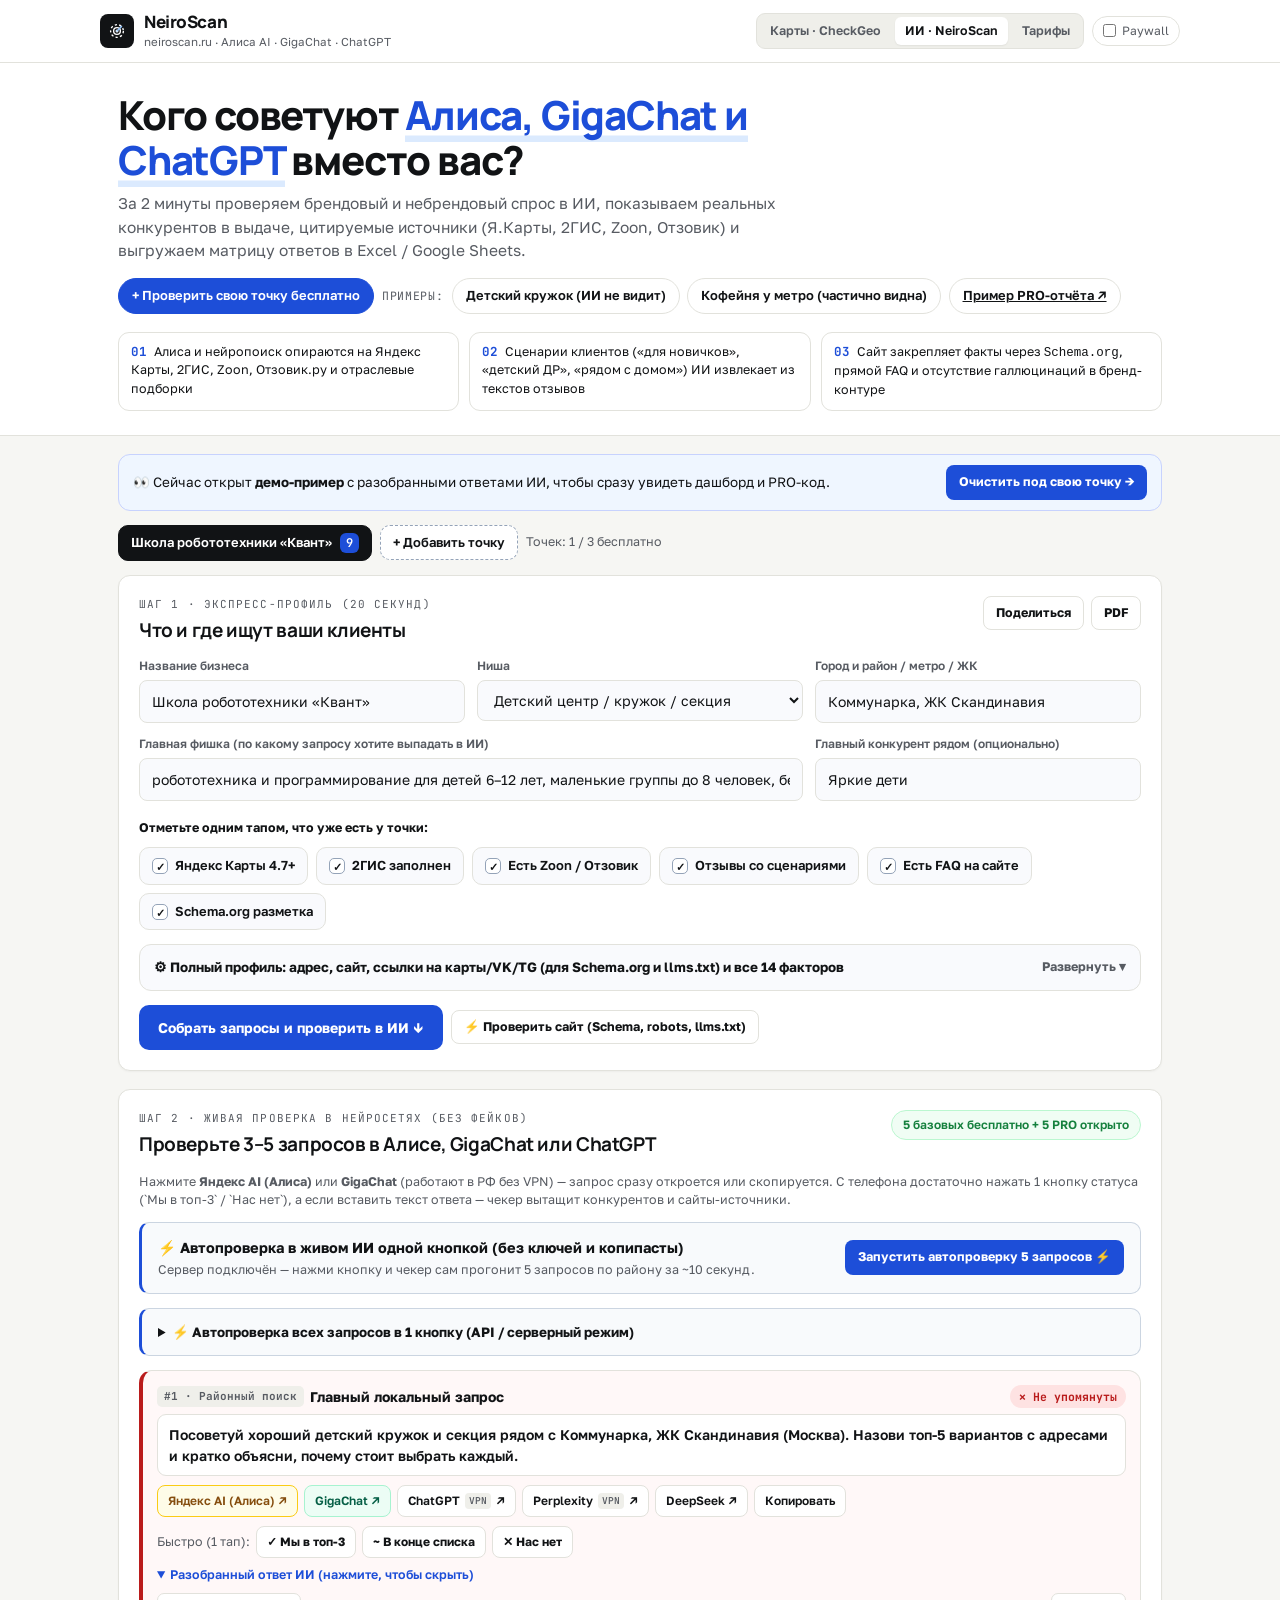
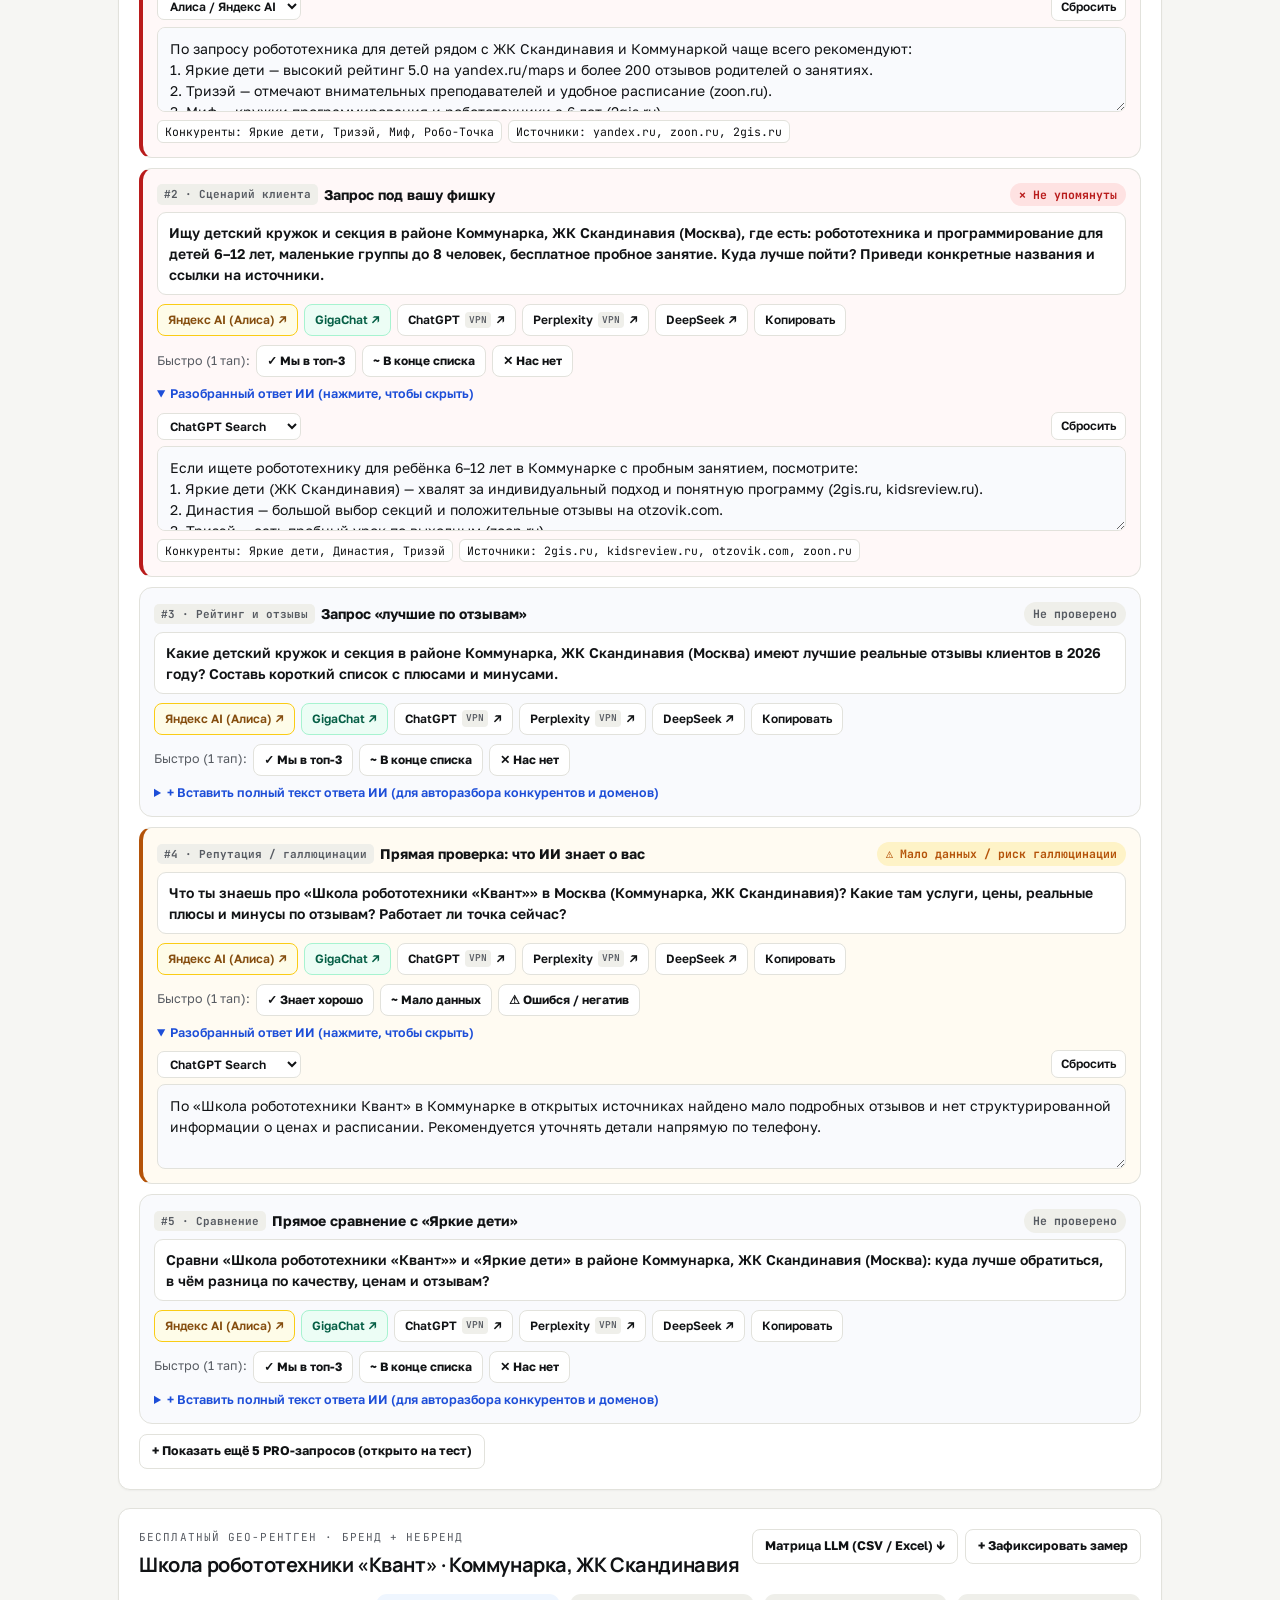
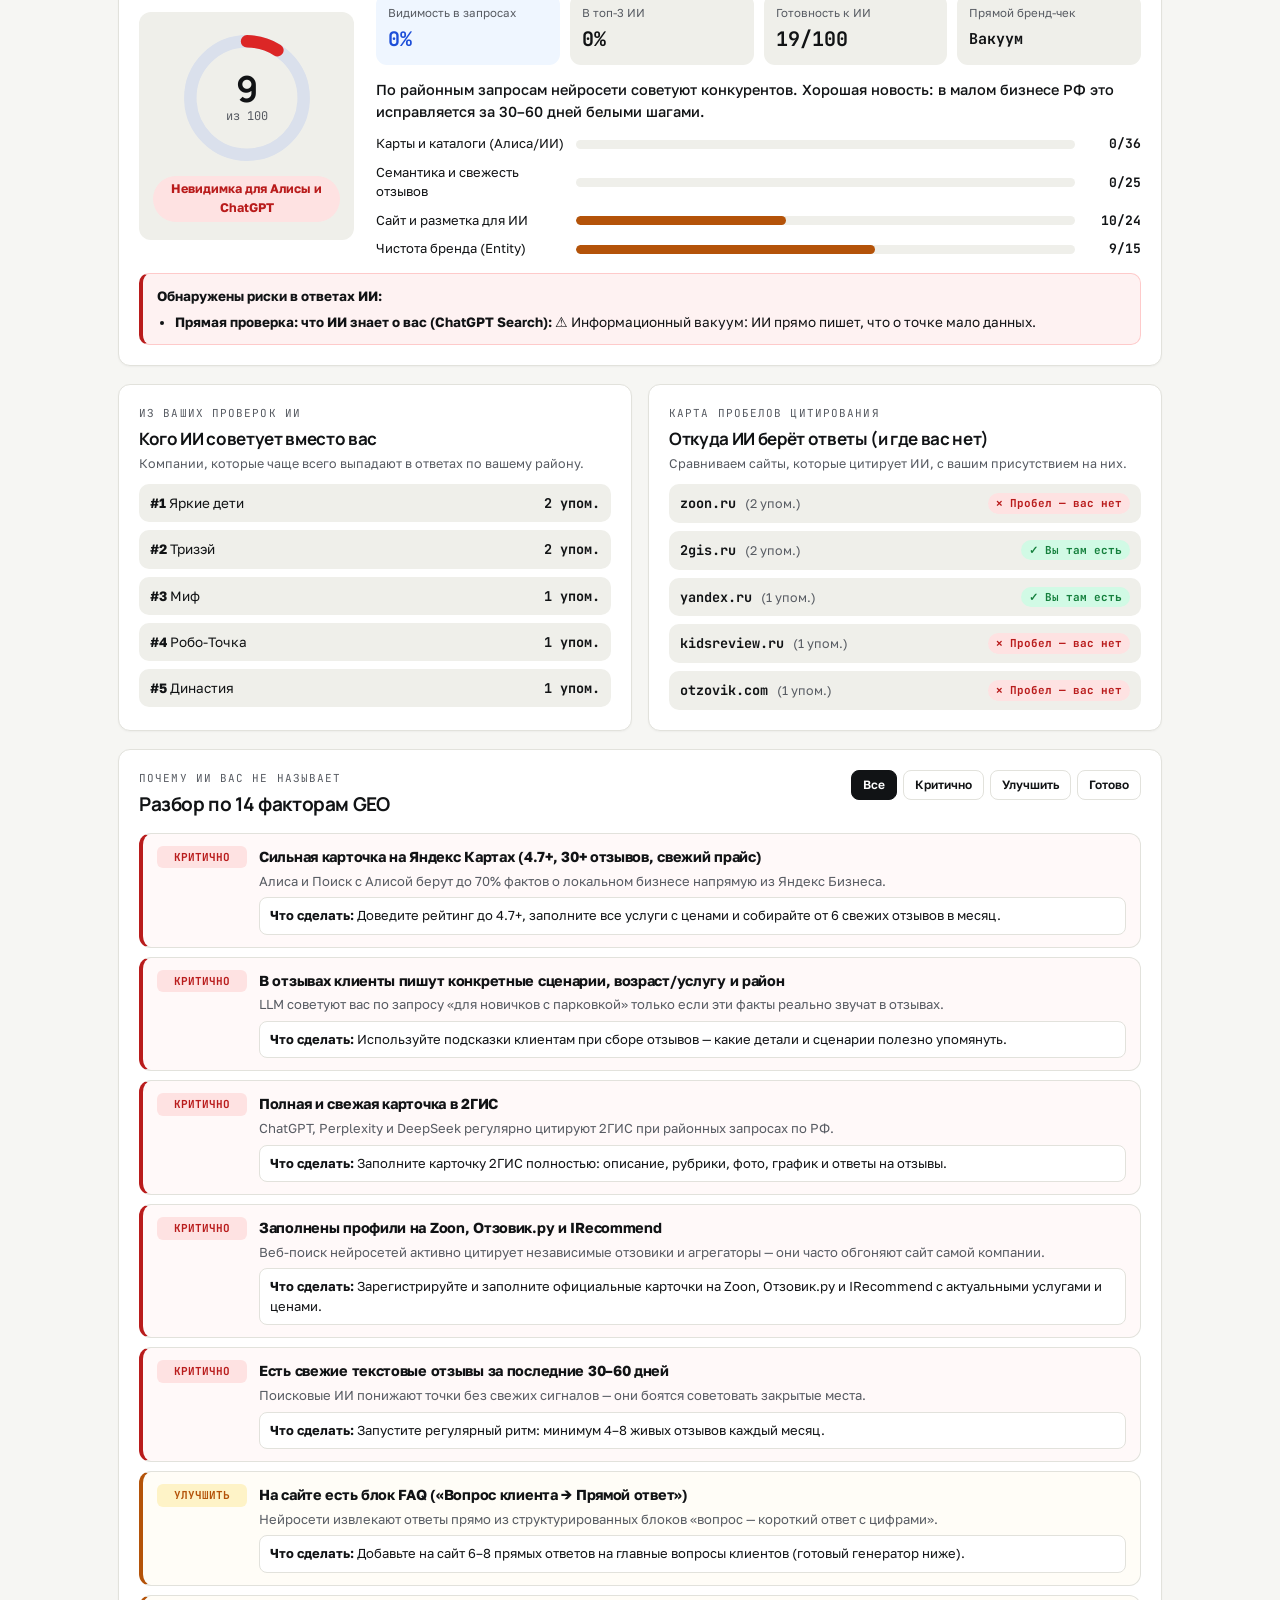
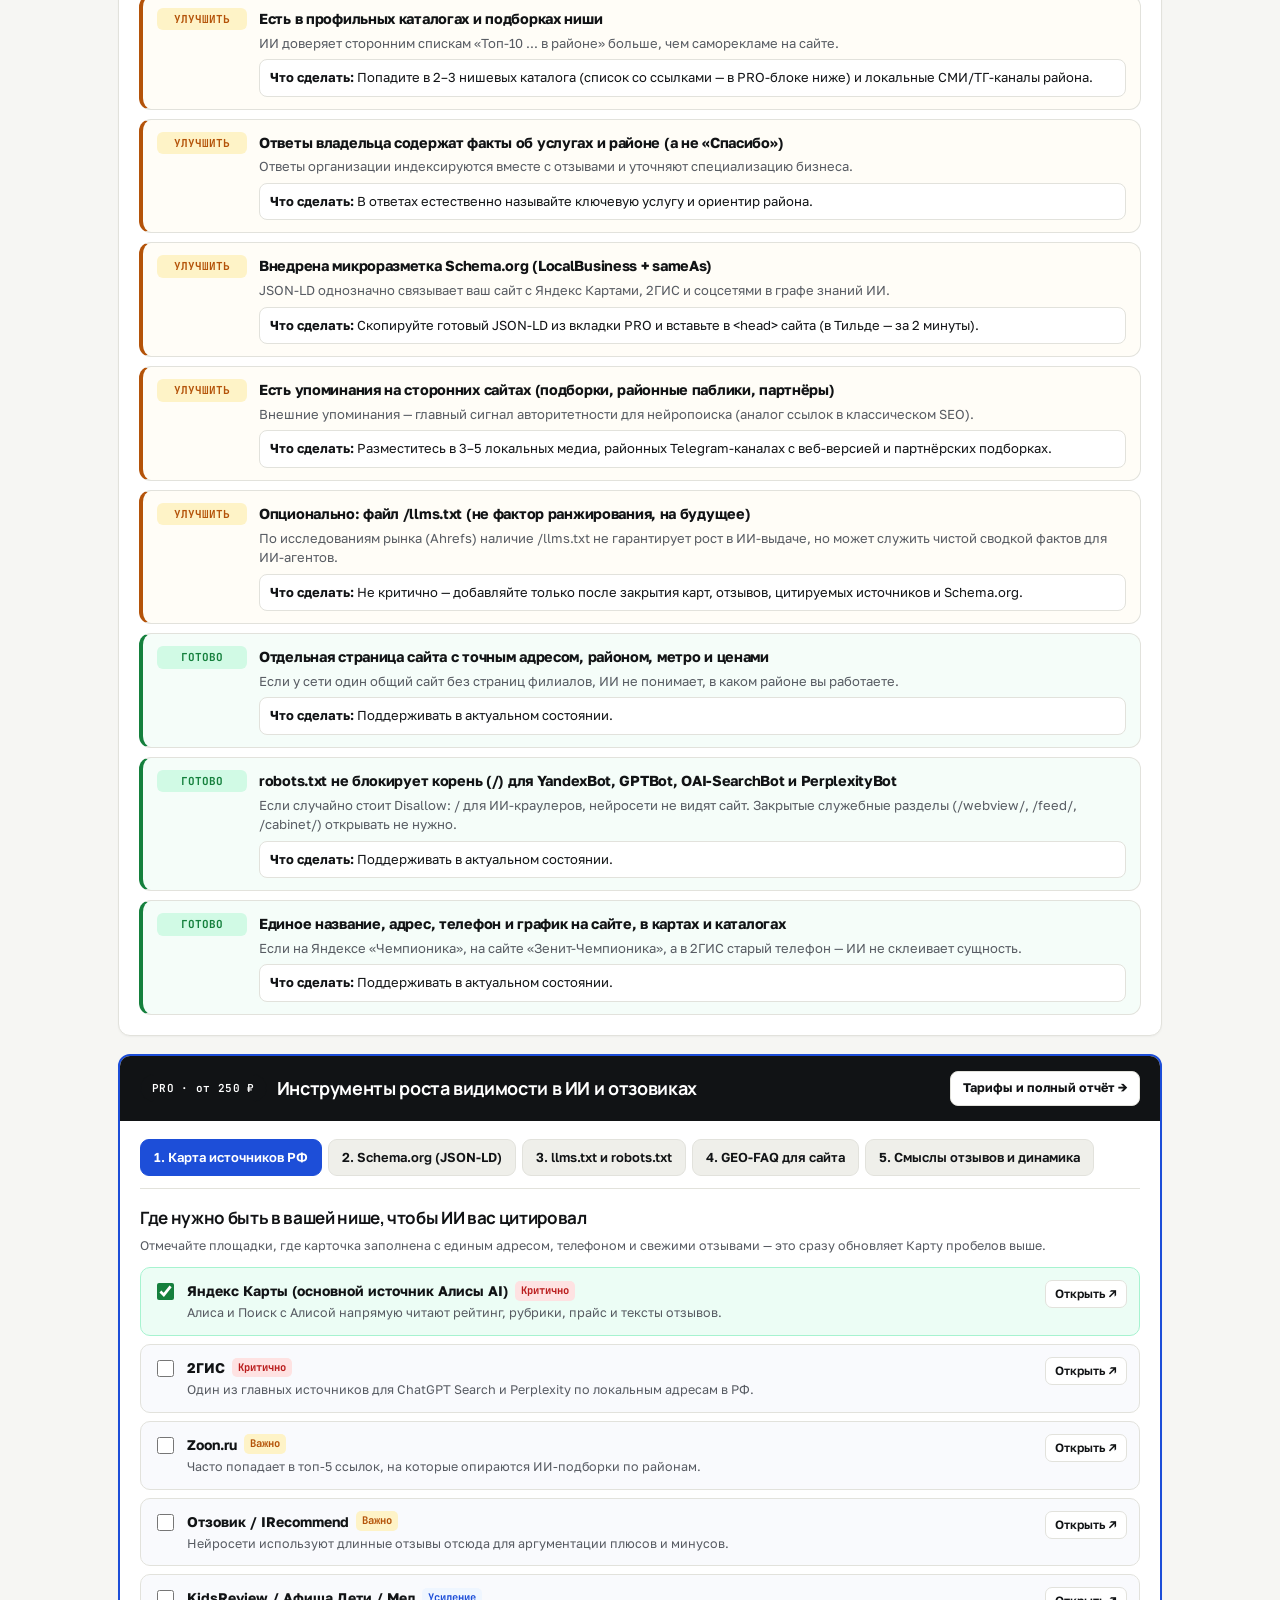
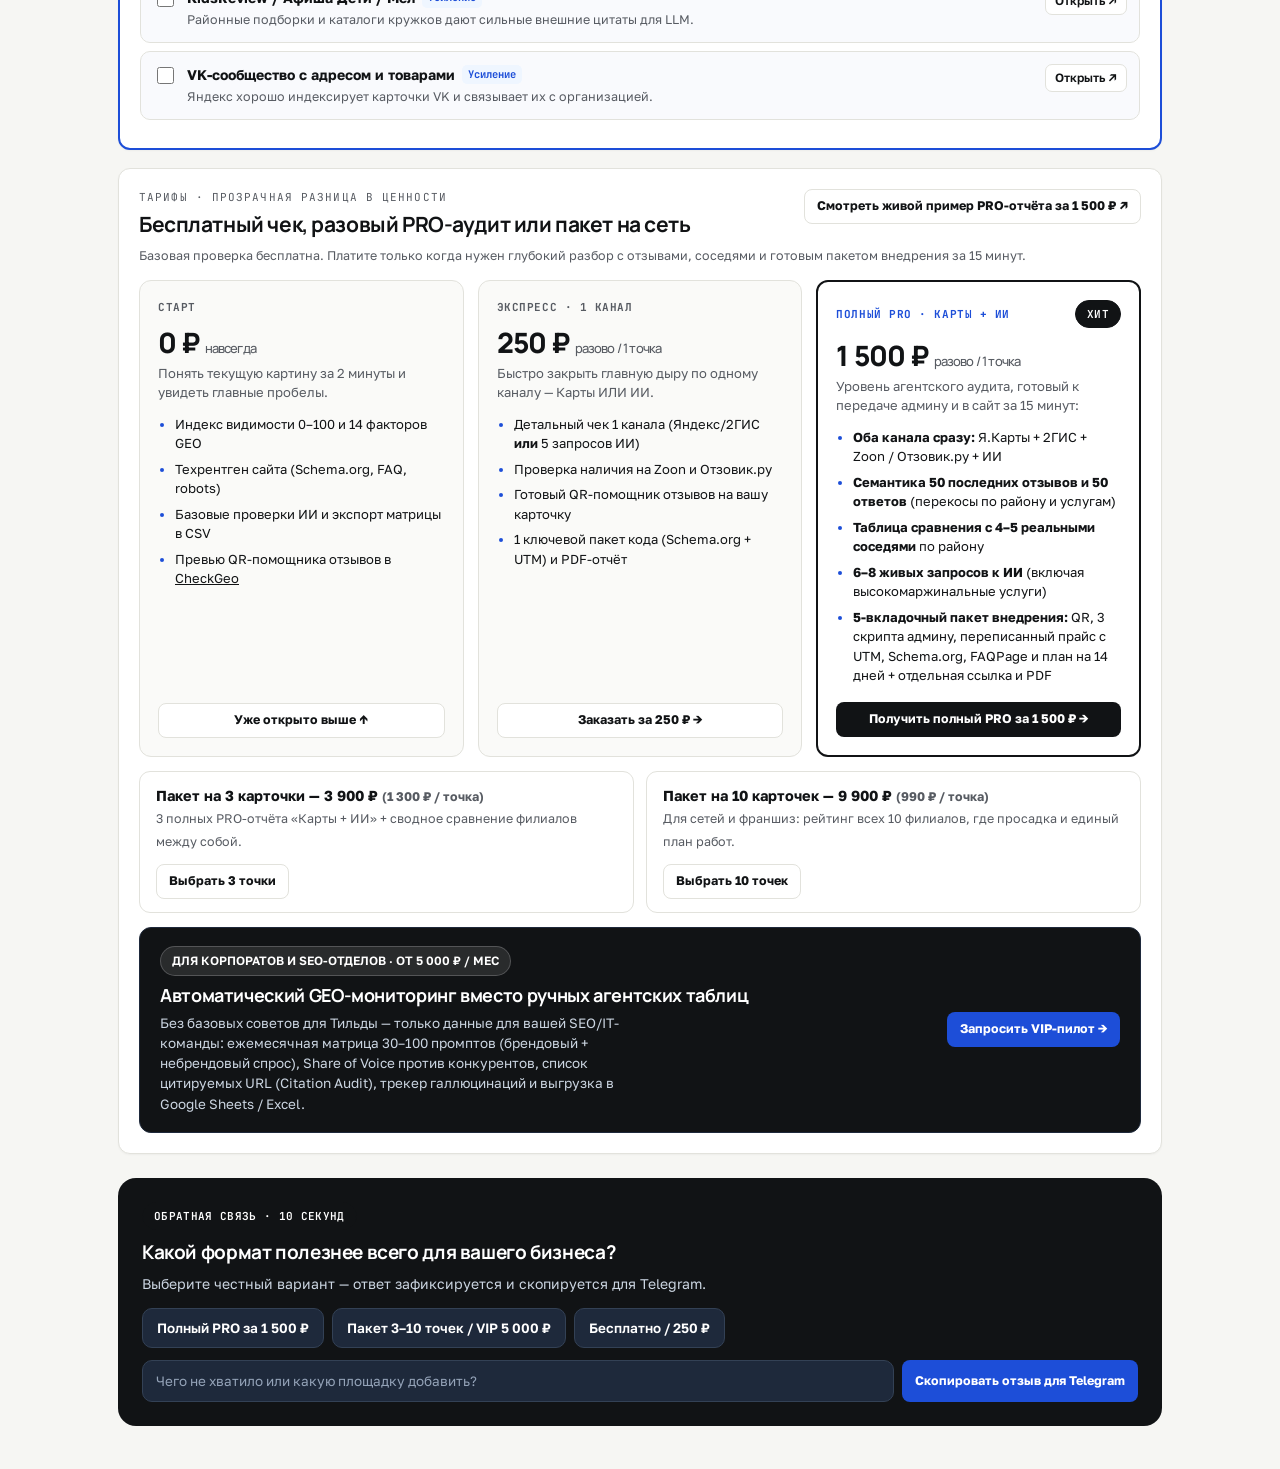
==== commit c02d9e5b: "Sprint 1: NeiroScan editorial SaaS redesign, Rocketbank fixes (robots/llms), CSV LLM matrix export, " ====
--- a/index.html
+++ b/index.html
@@ -3,14 +3,14 @@
 <head>
   <meta charset="utf-8">
   <meta name="viewport" content="width=device-width, initial-scale=1">
-  <title>НейроЧек — как вашу офлайн-точку видят Алиса, ChatGPT, Perplexity и GigaChat</title>
-  <meta name="description" content="Бесплатная проверка видимости локального бизнеса в ИИ (Яндекс с Алисой, ChatGPT, Perplexity, GigaChat): кого рекомендуют вместо вас, откуда ИИ берёт ответы и белый GEO-план.">
-  <meta property="og:title" content="НейроЧек — советует ли вашу точку Алиса и ChatGPT?">
-  <meta property="og:description" content="Проверьте видимость бизнеса в нейросетях за 2 минуты, узнайте источники цитирования и получите готовые Schema.org, llms.txt и GEO-план.">
+  <title>NeiroScan — видимость бизнеса в Алисе, GigaChat, ChatGPT и Perplexity</title>
+  <meta name="description" content="Проверка видимости бизнеса в нейросетях (Алиса AI, GigaChat, ChatGPT, Perplexity): брендовый и небрендовый спрос, матрица ответов LLM, цитируемые источники и план роста.">
+  <meta property="og:title" content="NeiroScan — кого рекомендуют Алиса, GigaChat и ChatGPT в вашем районе">
+  <meta property="og:description" content="Бесплатная проверка видимости в ИИ за 2 минуты, экспорт матрицы ответов LLM в Excel/Sheets и полные PRO-аудиты.">
   <meta property="og:type" content="website">
   <link rel="preconnect" href="https://fonts.googleapis.com">
   <link rel="preconnect" href="https://fonts.gstatic.com" crossorigin>
-  <link rel="stylesheet" href="https://fonts.googleapis.com/css2?family=Unbounded:wght@600;700;800&family=Golos+Text:wght@400;500;600;700&family=JetBrains+Mono:wght@500;700&display=swap">
+  <link rel="stylesheet" href="https://fonts.googleapis.com/css2?family=Manrope:wght@600;700;800&family=Golos+Text:wght@400;500;600;700&family=JetBrains+Mono:wght@500;700&display=swap">
   <link rel="stylesheet" href="styles.css">
 </head>
 <body>
@@ -18,23 +18,27 @@
     <div class="wrap topbar-inner">
       <a class="brand" href="./">
         <span class="brand-mark" aria-hidden="true">
-          <svg width="20" height="20" viewBox="0 0 24 24" fill="none">
-            <circle cx="12" cy="12" r="9" stroke="#FFFFFF" stroke-width="1.8" stroke-dasharray="3 3"/>
-            <circle cx="12" cy="12" r="5" stroke="#FFFFFF" stroke-width="1.8"/>
-            <circle cx="12" cy="12" r="2.2" fill="#FFFFFF"/>
-            <path d="M12 12L18.5 5.5" stroke="#A5F3FC" stroke-width="2" stroke-linecap="round"/>
+          <svg width="18" height="18" viewBox="0 0 24 24" fill="none">
+            <circle cx="12" cy="12" r="8.5" stroke="#FFFFFF" stroke-width="1.8" stroke-dasharray="3 3"/>
+            <circle cx="12" cy="12" r="4.5" stroke="#FFFFFF" stroke-width="1.8"/>
+            <circle cx="12" cy="12" r="2" fill="#FFFFFF"/>
+            <path d="M12 12L18 6" stroke="#93C5FD" stroke-width="2" stroke-linecap="round"/>
           </svg>
         </span>
         <span>
-          <span class="brand-name">НейроЧек</span>
-          <span class="brand-sub">Алиса AI · GigaChat · ChatGPT · Perplexity</span>
+          <span class="brand-name">NeiroScan</span>
+          <span class="brand-sub">neiroscan.ru · Алиса AI · GigaChat · ChatGPT</span>
         </span>
       </a>
       <div class="topbar-right">
-        <span class="pill pill-test">● Тест: PRO открыт бесплатно</span>
-        <label class="pill-lock" title="Посмотреть, как будет выглядеть платный экран в релизе">
+        <nav class="nav-links no-print" aria-label="Сервисы">
+          <a class="nav-link" href="https://checkgeo.ru/">Карты · CheckGeo</a>
+          <a class="nav-link active" href="./">ИИ · NeiroScan</a>
+          <a class="nav-link" href="#pricing-section">Тарифы</a>
+        </nav>
+        <label class="pill-lock no-print" title="Посмотреть, как будет выглядеть платный экран">
           <input type="checkbox" id="paywall-toggle">
-          <span>Превью paywall</span>
+          <span>Paywall</span>
         </label>
       </div>
     </div>
@@ -42,19 +46,20 @@
 
   <section class="hero-wrap">
     <div class="wrap hero">
-      <h1>Советуют ли вашу точку <span class="hl">Алиса, GigaChat и ChatGPT?</span></h1>
-      <p class="hero-lead">Проверьте за 2 минуты, кого нейросети рекомендуют в вашем районе вместо вас, с каких сайтов они берут ответы и какие белые шаги поднимут точку в ИИ-выдаче. Бесплатно до 3 точек.</p>
+      <h1>Кого советуют <span class="hl">Алиса, GigaChat и ChatGPT</span> вместо вас?</h1>
+      <p class="hero-lead">За 2 минуты проверяем брендовый и небрендовый спрос в ИИ, показываем реальных конкурентов в выдаче, цитируемые источники (Я.Карты, 2ГИС, Zoon, Отзовик) и выгружаем матрицу ответов в Excel / Google Sheets.</p>
 
       <div class="hero-actions no-print">
-        <button type="button" class="demo-btn primary-start" id="btn-start-own">+ Проверить свою точку с нуля</button>
-        <span class="demo-label">или пример:</span>
+        <button type="button" class="demo-btn primary-start" id="btn-start-own">+ Проверить свою точку бесплатно</button>
+        <span class="demo-label">примеры:</span>
         <div id="demo-buttons" style="display:flex;gap:7px;flex-wrap:wrap;"></div>
+        <a class="demo-btn" href="./konstrukterra.html" target="_blank" rel="noopener">Пример PRO-отчёта ↗</a>
       </div>
 
       <div class="how-strip">
-        <div class="how-step"><b>01</b> Алиса AI и нейросети берут до 70% фактов из Яндекс Карт, 2ГИС, Zoon и отзовиков</div>
-        <div class="how-step"><b>02</b> Сценарии («для новичков», «с парковкой») ИИ вытаскивает прямо из текстов отзывов</div>
-        <div class="how-step"><b>03</b> Сайт закрепляет бренд через <code>Schema.org</code>, прямой FAQ и файл <code>llms.txt</code></div>
+        <div class="how-step"><b>01</b> Алиса и нейропоиск опираются на Яндекс Карты, 2ГИС, Zoon, Отзовик.ру и отраслевые подборки</div>
+        <div class="how-step"><b>02</b> Сценарии клиентов («для новичков», «детский ДР», «рядом с домом») ИИ извлекает из текстов отзывов</div>
+        <div class="how-step"><b>03</b> Сайт закрепляет факты через <code>Schema.org</code>, прямой FAQ и отсутствие галлюцинаций в бренд-контуре</div>
       </div>
     </div>
   </section>
@@ -136,6 +141,8 @@
 
         <div class="btn-row">
           <button type="submit" class="btn btn-primary">Собрать запросы и проверить в ИИ ↓</button>
+          <button type="button" class="btn btn-outline btn-sm hidden" id="btn-site-audit">⚡ Проверить сайт (Schema, robots, llms.txt)</button>
+          <span class="hint" id="site-audit-status"></span>
         </div>
       </form>
     </section>
@@ -152,7 +159,16 @@
 
       <p class="hint" style="margin-bottom:12px;">Нажмите <b>Яндекс AI (Алиса)</b> или <b>GigaChat</b> (работают в РФ без VPN) — запрос сразу откроется или скопируется. С телефона достаточно нажать 1 кнопку статуса (`Мы в топ-3` / `Нас нет`), а если вставить текст ответа — чекер вытащит конкурентов и сайты-источники.</p>
 
-      <!-- Опциональный автопилот через API / будущий сервер -->
+      <!-- Панель 1-клик автопроверки через geo-api (появляется автоматически, когда подключён сервер!) -->
+      <div class="api-box hidden" id="server-auto-box" style="display:flex;align-items:center;justify-content:space-between;gap:12px;flex-wrap:wrap;">
+        <div>
+          <strong style="font-size:14.5px;">⚡ Автопроверка в живом ИИ одной кнопкой (без ключей и копипасты)</strong>
+          <p class="hint" id="server-auto-status" style="margin-top:2px;">Сервер подключён — нажми кнопку и чекер сам прогонит 5 запросов по району за ~10 секунд.</p>
+        </div>
+        <button type="button" class="btn btn-primary btn-sm" id="btn-server-ai-all">Запустить автопроверку 5 запросов ⚡</button>
+      </div>
+
+      <!-- Опциональный автопилот через собственный OpenRouter ключ -->
       <details class="api-box" id="api-drawer">
         <summary>⚡ Автопроверка всех запросов в 1 кнопку (API / серверный режим)</summary>
         <p class="hint" style="margin:8px 0 10px;">На этапе теста можно вставить свой ключ OpenRouter (хранится только в вашем браузере) — или завтра подключить единый бэкенд, чтобы автопроверка работала у всех без ключа.</p>
@@ -187,10 +203,13 @@
     <section class="card" id="results-section">
       <div class="card-head">
         <div>
-          <span class="eyebrow">Бесплатный GEO-рентген · До 3 точек</span>
+          <span class="eyebrow">Бесплатный GEO-рентген · Бренд + Небренд</span>
           <h2 style="font-size:20px;" id="res-title">Индекс видимости в ИИ</h2>
         </div>
-        <button type="button" class="btn btn-outline btn-sm no-print" id="btn-save-snapshot">+ Зафиксировать замер сегодня</button>
+        <div style="display:flex;gap:7px;flex-wrap:wrap;" class="no-print">
+          <button type="button" class="btn btn-outline btn-sm" id="btn-export-csv">Матрица LLM (CSV / Excel) ↓</button>
+          <button type="button" class="btn btn-outline btn-sm" id="btn-save-snapshot">+ Зафиксировать замер</button>
+        </div>
       </div>
 
       <div class="score-hero">
@@ -255,20 +274,20 @@
     <section class="card pro-card" id="pro-section">
       <div class="pro-banner">
         <div class="pro-banner-left">
-          <span class="pill pill-pro">PRO · 2 490 ₽/мес</span>
-          <h2>Белые GEO-инструменты попадания в ответы ИИ</h2>
-        </div>
-        <span class="pill pill-test">Открыто бесплатно на тест</span>
+          <span class="pill pill-pro">PRO · от 250 ₽</span>
+          <h2>Инструменты роста видимости в ИИ и отзовиках</h2>
+        </div>
+        <a class="btn btn-outline btn-sm no-print" href="#pricing-section" style="background:#FFFFFF;color:#111315;">Тарифы и полный отчёт →</a>
       </div>
 
       <div class="pro-body" id="pro-body">
         <div class="paywall-overlay">
           <div class="paywall-modal">
-            <span class="pill pill-pro" style="margin-bottom:10px;">PRO GEO ТАРИФ</span>
-            <h3>План и готовый код попадания в Алису и ChatGPT</h3>
-            <p>Нишевая карта источников РФ, генератор Schema.org JSON-LD + sameAs, llms.txt + robots.txt, GEO-FAQ, словарь смыслов для отзывов и трекер динамики.</p>
-            <div class="paywall-price">2 490 ₽ <span style="font-size:14px;font-weight:500;color:var(--muted);">/ мес за точку</span></div>
-            <button type="button" class="btn btn-primary" id="btn-unlock-test" style="width:100%;">Открыть бесплатно (режим теста)</button>
+            <span class="pill pill-pro" style="margin-bottom:10px;">PRO-ДОСТУП</span>
+            <h3>Готовый код, карта источников и матрица LLM</h3>
+            <p>Экспресс-пакет от 250 ₽ или полный комплексный аудит «Карты + ИИ» за 1 500 ₽ (разбор 50 отзывов, конкуренты и готовый пакет внедрения).</p>
+            <div class="paywall-price">от 250 ₽ <span style="font-size:14px;font-weight:500;color:var(--muted);">разово</span></div>
+            <button type="button" class="btn btn-primary" id="btn-unlock-test" style="width:100%;">Открыть демо-инструменты</button>
           </div>
         </div>
 
@@ -299,17 +318,17 @@
           <div class="pro-pane hidden" id="pro-pane-llms">
             <div class="split-2">
               <div>
-                <h3 style="font-size:16px;margin-bottom:6px;">Файл /llms.txt (паспорт точки для ИИ)</h3>
-                <p class="hint" style="margin-bottom:10px;">Положите в корень сайта (<code>vash-site.ru/llms.txt</code>) — ИИ-агенты получают чистые факты без шума вёрстки.</p>
+                <h3 style="font-size:16px;margin-bottom:6px;">Опционально: файл /llms.txt</h3>
+                <p class="hint" style="margin-bottom:10px;"><b>Честно:</b> по исследованиям рынка (Ahrefs) <code>/llms.txt</code> не доказан как фактор ранжирования в ИИ. Добавляйте только как дополнительную гигиену после закрытия карт, отзывов и Schema.org.</p>
                 <div class="btn-row" style="margin-top:0;margin-bottom:10px;">
-                  <button type="button" class="btn btn-primary btn-sm" id="btn-download-llms">Скачать llms.txt</button>
+                  <button type="button" class="btn btn-outline btn-sm" id="btn-download-llms">Скачать llms.txt</button>
                   <button type="button" class="btn btn-outline btn-sm" id="btn-copy-llms">Копировать</button>
                 </div>
                 <pre class="code-box" id="llms-code"></pre>
               </div>
               <div>
-                <h3 style="font-size:16px;margin-bottom:6px;">Блок для /robots.txt (доступ ИИ-ботам)</h3>
-                <p class="hint" style="margin-bottom:10px;">Явно разрешает индексацию Яндексу, ChatGPT, Perplexity и Google.</p>
+                <h3 style="font-size:16px;margin-bottom:6px;">Проверка /robots.txt для ИИ-ботов</h3>
+                <p class="hint" style="margin-bottom:10px;">Нужно <b>только если заблокирован корень <code>/</code></b>. Намеренно закрытые служебные разделы (<code>/webview/</code>, <code>/feed/</code>, <code>/cabinet/</code>) открывать не нужно.</p>
                 <div class="btn-row" style="margin-top:0;margin-bottom:10px;">
                   <button type="button" class="btn btn-outline btn-sm" id="btn-copy-robots">Копировать для robots.txt</button>
                 </div>
@@ -350,29 +369,134 @@
       </div>
     </section>
 
+    <!-- ПРОЗРАЧНЫЕ ТАРИФЫ (0 / 250 / 1 500 / 3-10 КАРТОЧЕК / VIP 5 000 ₽) -->
+    <section class="card no-print" id="pricing-section">
+      <div class="card-head" style="margin-bottom:6px;">
+        <div>
+          <span class="eyebrow">Тарифы · Прозрачная разница в ценности</span>
+          <h2 style="font-size:21px;">Бесплатный чек, разовый PRO-аудит или пакет на сеть</h2>
+        </div>
+        <a class="btn btn-outline btn-sm" href="./konstrukterra.html" target="_blank" rel="noopener">Смотреть живой пример PRO-отчёта за 1 500 ₽ ↗</a>
+      </div>
+      <p class="hint">Базовая проверка бесплатна. Платите только когда нужен глубокий разбор с отзывами, соседями и готовым пакетом внедрения за 15 минут.</p>
+
+      <div class="pricing-grid">
+        <div class="plan-box">
+          <div class="plan-top"><span class="plan-tag">Старт</span></div>
+          <div class="plan-price">0 ₽ <span>навсегда</span></div>
+          <p class="plan-desc">Понять текущую картину за 2 минуты и увидеть главные пробелы.</p>
+          <ul class="plan-list">
+            <li>Индекс видимости 0–100 и 14 факторов GEO</li>
+            <li>Техрентген сайта (Schema.org, FAQ, robots)</li>
+            <li>Базовые проверки ИИ и экспорт матрицы в CSV</li>
+            <li>Превью QR-помощника отзывов в <a href="https://checkgeo.ru/">CheckGeo</a></li>
+          </ul>
+          <a class="btn btn-outline btn-sm" href="#geo-form" style="width:100%;">Уже открыто выше ↑</a>
+        </div>
+
+        <div class="plan-box">
+          <div class="plan-top"><span class="plan-tag">Экспресс · 1 канал</span></div>
+          <div class="plan-price">250 ₽ <span>разово / 1 точка</span></div>
+          <p class="plan-desc">Быстро закрыть главную дыру по одному каналу — Карты ИЛИ ИИ.</p>
+          <ul class="plan-list">
+            <li>Детальный чек 1 канала (Яндекс/2ГИС <b>или</b> 5 запросов ИИ)</li>
+            <li>Проверка наличия на Zoon и Отзовик.ру</li>
+            <li>Готовый QR-помощник отзывов на вашу карточку</li>
+            <li>1 ключевой пакет кода (Schema.org + UTM) и PDF-отчёт</li>
+          </ul>
+          <button type="button" class="btn btn-outline btn-sm" style="width:100%;" data-order-plan="Экспресс-чек (250 ₽ · 1 точка)">Заказать за 250 ₽ →</button>
+        </div>
+
+        <div class="plan-box featured">
+          <div class="plan-top"><span class="plan-tag">Полный PRO · Карты + ИИ</span><span class="pill pill-pro">ХИТ</span></div>
+          <div class="plan-price">1 500 ₽ <span>разово / 1 точка</span></div>
+          <p class="plan-desc">Уровень агентского аудита, готовый к передаче админу и в сайт за 15 минут:</p>
+          <ul class="plan-list">
+            <li><b>Оба канала сразу:</b> Я.Карты + 2ГИС + Zoon / Отзовик.ру + ИИ</li>
+            <li><b>Семантика 50 последних отзывов и 50 ответов</b> (перекосы по району и услугам)</li>
+            <li><b>Таблица сравнения с 4–5 реальными соседями</b> по району</li>
+            <li><b>6–8 живых запросов к ИИ</b> (включая высокомаржинальные услуги)</li>
+            <li><b>5-вкладочный пакет внедрения:</b> QR, 3 скрипта админу, переписанный прайс с UTM, Schema.org, FAQPage и план на 14 дней + отдельная ссылка и PDF</li>
+          </ul>
+          <button type="button" class="btn btn-dark btn-sm" style="width:100%;" data-order-plan="Полный PRO-аудит Карты + ИИ (1 500 ₽ · 1 точка)">Получить полный PRO за 1 500 ₽ →</button>
+        </div>
+      </div>
+
+      <div class="packs-strip">
+        <div class="pack-card">
+          <div>
+            <strong>Пакет на 3 карточки — 3 900 ₽ <span class="hint">(1 300 ₽ / точка)</span></strong>
+            <span class="hint">3 полных PRO-отчёта «Карты + ИИ» + сводное сравнение филиалов между собой.</span>
+          </div>
+          <button type="button" class="btn btn-outline btn-sm" data-order-plan="Пакет 3 карточки (3 900 ₽)">Выбрать 3 точки</button>
+        </div>
+        <div class="pack-card">
+          <div>
+            <strong>Пакет на 10 карточек — 9 900 ₽ <span class="hint">(990 ₽ / точка)</span></strong>
+            <span class="hint">Для сетей и франшиз: рейтинг всех 10 филиалов, где просадка и единый план работ.</span>
+          </div>
+          <button type="button" class="btn btn-outline btn-sm" data-order-plan="Пакет 10 карточек (9 900 ₽)">Выбрать 10 точек</button>
+        </div>
+      </div>
+
+      <div class="vip-box">
+        <div>
+          <span class="pill" style="background:rgba(255,255,255,0.1);border-color:rgba(255,255,255,0.2);color:#FFFFFF;margin-bottom:6px;">ДЛЯ КОРПОРАТОВ И SEO-ОТДЕЛОВ · ОТ 5 000 ₽ / МЕС</span>
+          <h3 style="font-size:18px;color:#FFFFFF;">Автоматический GEO-мониторинг вместо ручных агентских таблиц</h3>
+          <p>Без базовых советов для Тильды — только данные для вашей SEO/IT-команды: ежемесячная матрица 30–100 промптов (брендовый + небрендовый спрос), Share of Voice против конкурентов, список цитируемых URL (Citation Audit), трекер галлюцинаций и выгрузка в Google Sheets / Excel.</p>
+        </div>
+        <button type="button" class="btn btn-primary btn-sm" data-order-plan="VIP Корпоративный мониторинг (от 5 000 ₽/мес)">Запросить VIP-пилот →</button>
+      </div>
+    </section>
+
+    <!-- Модалка быстрого заказа тарифа -->
+    <div class="order-backdrop hidden no-print" id="order-backdrop" role="dialog" aria-modal="true" aria-labelledby="order-title">
+      <div class="order-modal">
+        <div style="display:flex;justify-content:space-between;align-items:flex-start;gap:10px;">
+          <div>
+            <span class="eyebrow">Оформление отчёта</span>
+            <h3 id="order-title">Заказ отчёта</h3>
+          </div>
+          <button type="button" class="btn btn-outline btn-xs" id="btn-close-order">✕</button>
+        </div>
+        <p class="hint" id="order-plan-label" style="margin-top:4px;font-weight:600;color:var(--ink);"></p>
+        <form id="order-form">
+          <div class="field">
+            <label for="ord-point">Компания и город / ссылка на Яндекс Карты</label>
+            <input type="text" id="ord-point" required placeholder="Например: Конструктерра, Ростов-на-Дону или ссылка">
+          </div>
+          <div class="field">
+            <label for="ord-contact">Куда прислать отчёт (Telegram @username или телефон)</label>
+            <input type="text" id="ord-contact" required placeholder="@username или +7 999 000-00-00">
+          </div>
+          <div class="btn-row" style="margin-top:14px;">
+            <button type="submit" class="btn btn-dark" style="flex:1;">Отправить заявку →</button>
+          </div>
+          <p class="hint" id="order-status" style="margin-top:8px;"></p>
+        </form>
+      </div>
+    </div>
+
     <!-- Фидбек «Вот купишь сразу?» -->
     <section class="feedback-card no-print">
-      <span class="pill pill-pro" style="margin-bottom:8px;">ТЕСТ ИДЕИ · ОТВЕТ ЗА 10 СЕКУНД</span>
-      <h3 style="font-size:19px;color:#FFFFFF;">Честный вопрос: купили бы такой сервис для своего бизнеса?</h3>
-      <p>Если на следующем шаге добавим полную автопроверку по 1 кнопке (без копирования ответов) и еженедельные алерты в Telegram — выберите честный вариант и отправьте в Telegram.</p>
+      <span class="pill pill-pro" style="margin-bottom:8px;">ОБРАТНАЯ СВЯЗЬ · 10 СЕКУНД</span>
+      <h3 style="font-size:19px;color:#FFFFFF;">Какой формат полезнее всего для вашего бизнеса?</h3>
+      <p>Выберите честный вариант — ответ зафиксируется и скопируется для Telegram.</p>
       <div class="fb-btns" id="fb-choices">
-        <button type="button" class="fb-btn" data-fb="🔥 Купил бы сразу за 2 490 ₽/мес">🔥 Купил бы сразу (2 490 ₽/мес)</button>
-        <button type="button" class="fb-btn" data-fb="🤖 Купил бы, когда будет полный автомат в 1 кнопку">🤖 Купил бы с полным автоматом</button>
-        <button type="button" class="fb-btn" data-fb="🤔 Интересно бесплатно, но платить пока не готов">🤔 Только бесплатно</button>
+        <button type="button" class="fb-btn" data-fb="Полный PRO-отчёт за 1 500 ₽ — отличный чек">Полный PRO за 1 500 ₽</button>
+        <button type="button" class="fb-btn" data-fb="Пакет на 3 или 10 карточек / VIP-мониторинг">Пакет 3–10 точек / VIP 5 000 ₽</button>
+        <button type="button" class="fb-btn" data-fb="Хватает бесплатного или 250 ₽">Бесплатно / 250 ₽</button>
       </div>
       <div class="fb-extra">
-        <input type="text" id="fb-comment" placeholder="Что бы точно добавили или поменяли? (необязательно)">
-        <button type="button" class="btn btn-primary btn-sm" id="btn-copy-feedback">Скопировать вердикт для Telegram</button>
+        <input type="text" id="fb-comment" placeholder="Чего не хватило или какую площадку добавить?">
+        <button type="button" class="btn btn-primary btn-sm" id="btn-copy-feedback">Скопировать отзыв для Telegram</button>
       </div>
     </section>
   </main>
 
   <div class="toast" id="toast" role="status" aria-live="polite"></div>
 
-  <script>
-    // Конфиг для подключения сервера (Этап 2) и Яндекс Метрики
-    window.NEIRO_CONFIG = { backendUrl: '', metrikaId: null };
-  </script>
+  <script src="config.js"></script>
   <script src="data.js"></script>
   <script src="engine.js"></script>
   <script src="app.js"></script>
--- a/styles.css
+++ b/styles.css
@@ -1,21 +1,21 @@
 :root {
-  --bg: #F4F6FB;
+  --bg: #F6F6F3;
   --paper: #FFFFFF;
-  --soft: #ECEFF7;
-  --ink: #0F172A;
-  --muted: #526077;
-  --line: #DAE0EC;
-  --accent: #4F46E5;
-  --accent-hover: #4338CA;
-  --accent-soft: #EEF2FF;
-  --cyan: #0891B2;
-  --ok: #059669;
-  --warn: #D97706;
-  --bad: #DC2626;
-  --radius: 16px;
-  --radius-sm: 10px;
-  --shadow: 0 1px 2px rgba(15, 23, 42, 0.04), 0 8px 24px rgba(15, 23, 42, 0.05);
-  --display: "Unbounded", -apple-system, BlinkMacSystemFont, "Segoe UI", Roboto, sans-serif;
+  --soft: #EFEFEA;
+  --ink: #111315;
+  --muted: #575B62;
+  --line: #E2E2DC;
+  --accent: #1D4ED8;
+  --accent-hover: #1E40AF;
+  --accent-soft: #EFF6FF;
+  --cyan: #0369A1;
+  --ok: #15803D;
+  --warn: #B45309;
+  --bad: #B91C1C;
+  --radius: 12px;
+  --radius-sm: 8px;
+  --shadow: 0 1px 2px rgba(17, 19, 21, 0.04);
+  --display: "Manrope", -apple-system, BlinkMacSystemFont, "Segoe UI", Roboto, sans-serif;
   --body: "Golos Text", -apple-system, BlinkMacSystemFont, "Segoe UI", Roboto, sans-serif;
   --mono: "JetBrains Mono", ui-monospace, SFMono-Regular, Menlo, monospace;
 }
@@ -60,17 +60,21 @@
 }
 .brand { display: flex; align-items: center; gap: 10px; text-decoration: none; }
 .brand-mark {
-  width: 36px;
-  height: 36px;
-  border-radius: 10px;
-  background: linear-gradient(135deg, var(--accent), var(--cyan));
+  width: 34px;
+  height: 34px;
+  border-radius: 8px;
+  background: var(--ink);
   display: grid;
   place-items: center;
   flex-shrink: 0;
 }
-.brand-name { font-family: var(--display); font-weight: 800; font-size: 17px; line-height: 1.1; }
-.brand-sub { font-size: 12px; color: var(--muted); display: block; }
+.brand-name { font-family: var(--display); font-weight: 800; font-size: 17px; line-height: 1.1; letter-spacing: -0.025em; }
+.brand-sub { font-size: 11.5px; color: var(--muted); display: block; }
 .topbar-right { display: flex; align-items: center; gap: 8px; flex-wrap: wrap; }
+.nav-links { display: inline-flex; align-items: center; gap: 4px; background: var(--soft); padding: 3px; border-radius: 9px; border: 1px solid var(--line); }
+.nav-link { font-size: 12.5px; font-weight: 600; padding: 5px 10px; border-radius: 6px; text-decoration: none; color: var(--muted); }
+.nav-link:hover { color: var(--ink); }
+.nav-link.active { background: var(--paper); color: var(--ink); box-shadow: 0 1px 2px rgba(0, 0, 0, 0.06); }
 
 .pill {
   display: inline-flex;
@@ -83,10 +87,10 @@
   border: 1px solid var(--line);
   background: var(--paper);
 }
-.pill-test { background: #ECFDF5; border-color: #A7F3D0; color: var(--ok); }
+.pill-test { background: #F0FDF4; border-color: #BBF7D0; color: var(--ok); }
 .pill-pro {
-  background: linear-gradient(135deg, #4F46E5, #0891B2);
-  border: 0;
+  background: var(--ink);
+  border: 1px solid var(--ink);
   color: #FFFFFF;
   font-family: var(--mono);
   font-size: 11px;
@@ -106,24 +110,20 @@
 }
 .pill-lock input { accent-color: var(--accent); margin: 0; }
 
-/* AI Radar Hero */
+/* Editorial SaaS Hero */
 .hero-wrap {
-  background:
-    radial-gradient(600px 260px at 88% 10%, rgba(79, 70, 229, 0.09), transparent 70%),
-    radial-gradient(480px 240px at 12% 95%, rgba(8, 145, 178, 0.08), transparent 70%),
-    var(--bg);
+  background: var(--paper);
   border-bottom: 1px solid var(--line);
-  padding: 26px 0 20px;
-  margin-bottom: 16px;
-}
-.hero h1 { font-size: clamp(24px, 4.1vw, 37px); line-height: 1.13; font-weight: 800; max-width: 26ch; }
+  padding: 30px 0 24px;
+  margin-bottom: 18px;
+}
+.hero h1 { font-size: clamp(26px, 4vw, 40px); line-height: 1.12; font-weight: 800; max-width: 24ch; letter-spacing: -0.03em; }
 .hl {
-  background: linear-gradient(120deg, rgba(79, 70, 229, 0.14), rgba(8, 145, 178, 0.16));
+  background: none;
   color: var(--accent);
-  padding: 1px 8px;
-  border-radius: 6px;
-  box-decoration-break: clone;
-  -webkit-box-decoration-break: clone;
+  padding: 0;
+  border-radius: 0;
+  box-shadow: inset 0 -0.16em 0 #DBEAFE;
 }
 .hero-lead { margin-top: 10px; color: var(--muted); font-size: 15.5px; max-width: 66ch; }
 .hero-actions { margin-top: 16px; display: flex; flex-wrap: wrap; gap: 8px; align-items: center; }
@@ -413,9 +413,10 @@
 
 /* API Drawer */
 .api-box {
-  background: linear-gradient(135deg, #EEF2FF, #ECFEFF);
-  border: 1px solid #C7D2FE;
-  border-radius: 12px;
+  background: #F8FAFC;
+  border: 1px solid #CBD5E1;
+  border-left: 3px solid var(--accent);
+  border-radius: 10px;
   padding: 13px 16px;
   margin-bottom: 14px;
 }
@@ -517,6 +518,80 @@
 
 /* History chart */
 .history-svg { width: 100%; height: 170px; display: block; background: #F9FAFD; border: 1px solid var(--line); border-radius: 11px; }
+
+/* Pricing & Order Modal (0 / 250 / 1500 / 3-10 packs / VIP 5000) */
+.pricing-grid { display: grid; grid-template-columns: repeat(3, 1fr); gap: 14px; margin-top: 14px; }
+.plan-box {
+  display: flex;
+  flex-direction: column;
+  border: 1px solid var(--line);
+  border-radius: 12px;
+  padding: 18px;
+  background: #FAFAF8;
+}
+.plan-box.featured { background: var(--paper); border: 2px solid var(--ink); }
+.plan-top { display: flex; justify-content: space-between; align-items: center; gap: 8px; margin-bottom: 8px; }
+.plan-tag { font-family: var(--mono); font-size: 11px; font-weight: 700; text-transform: uppercase; letter-spacing: 0.05em; color: var(--muted); }
+.plan-box.featured .plan-tag { color: var(--accent); }
+.plan-price { font-family: var(--display); font-size: 28px; font-weight: 800; line-height: 1.1; margin: 4px 0 6px; letter-spacing: -0.03em; }
+.plan-price span { font-size: 13px; font-weight: 500; color: var(--muted); }
+.plan-desc { font-size: 13px; color: var(--muted); margin-bottom: 12px; }
+.plan-list { margin: 0 0 16px; padding-left: 17px; display: flex; flex-direction: column; gap: 6px; font-size: 13px; flex: 1; }
+.plan-list li::marker { color: var(--accent); }
+.packs-strip {
+  display: grid;
+  grid-template-columns: 1fr 1fr;
+  gap: 12px;
+  margin-top: 14px;
+}
+.pack-card {
+  display: flex;
+  align-items: center;
+  justify-content: space-between;
+  gap: 12px;
+  flex-wrap: wrap;
+  border: 1px solid var(--line);
+  border-radius: 11px;
+  padding: 13px 16px;
+  background: var(--paper);
+}
+.pack-card strong { font-size: 14.5px; display: block; }
+.pack-card .hint { font-size: 12.5px; }
+.vip-box {
+  margin-top: 14px;
+  border: 1px solid #1E293B;
+  background: #111315;
+  color: #F8FAFC;
+  border-radius: 12px;
+  padding: 18px 20px;
+  display: flex;
+  align-items: center;
+  justify-content: space-between;
+  gap: 16px;
+  flex-wrap: wrap;
+}
+.vip-box p { color: #CBD5E1; font-size: 13.5px; margin-top: 4px; max-width: 62ch; }
+.order-backdrop {
+  position: fixed;
+  inset: 0;
+  background: rgba(17, 19, 21, 0.56);
+  display: flex;
+  align-items: center;
+  justify-content: center;
+  padding: 16px;
+  z-index: 100;
+}
+.order-modal {
+  width: 100%;
+  max-width: 440px;
+  background: #FFFFFF;
+  border: 1px solid var(--line);
+  border-radius: 14px;
+  padding: 22px;
+  box-shadow: 0 24px 60px rgba(0, 0, 0, 0.22);
+}
+.order-modal h3 { font-size: 19px; margin-bottom: 6px; }
+.order-modal .field { margin-top: 10px; }
 
 /* Feedback Decision Card */
 .feedback-card { background: var(--ink); color: #FFFFFF; border-radius: 18px; padding: 24px; margin: 24px 0 44px; }
@@ -550,6 +625,7 @@
 
 @media (max-width: 820px) {
   .form-grid, .how-strip { grid-template-columns: 1fr 1fr; }
+  .pricing-grid, .packs-strip { grid-template-columns: 1fr; }
   .field.span-3 { grid-column: span 2; }
   .score-hero, .split-2 { grid-template-columns: 1fr; }
   .kpi-grid { grid-template-columns: 1fr 1fr; }
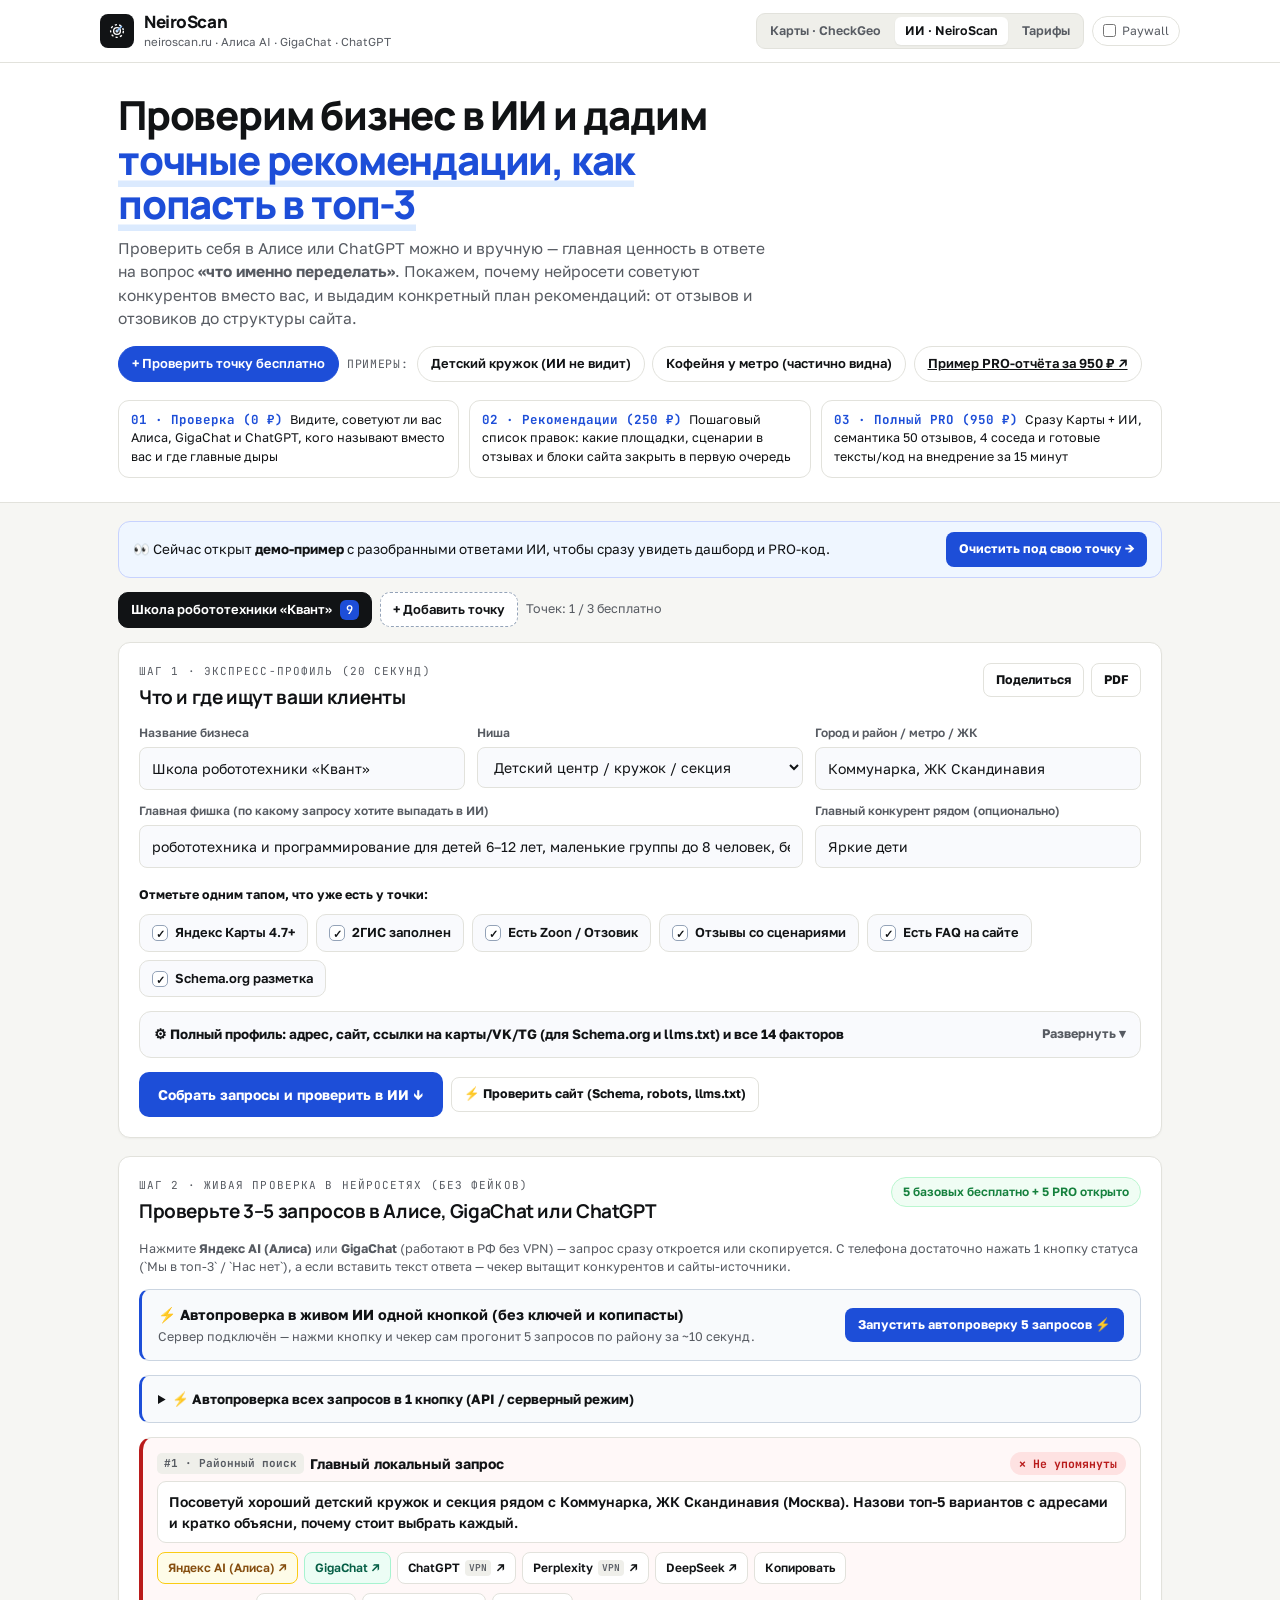
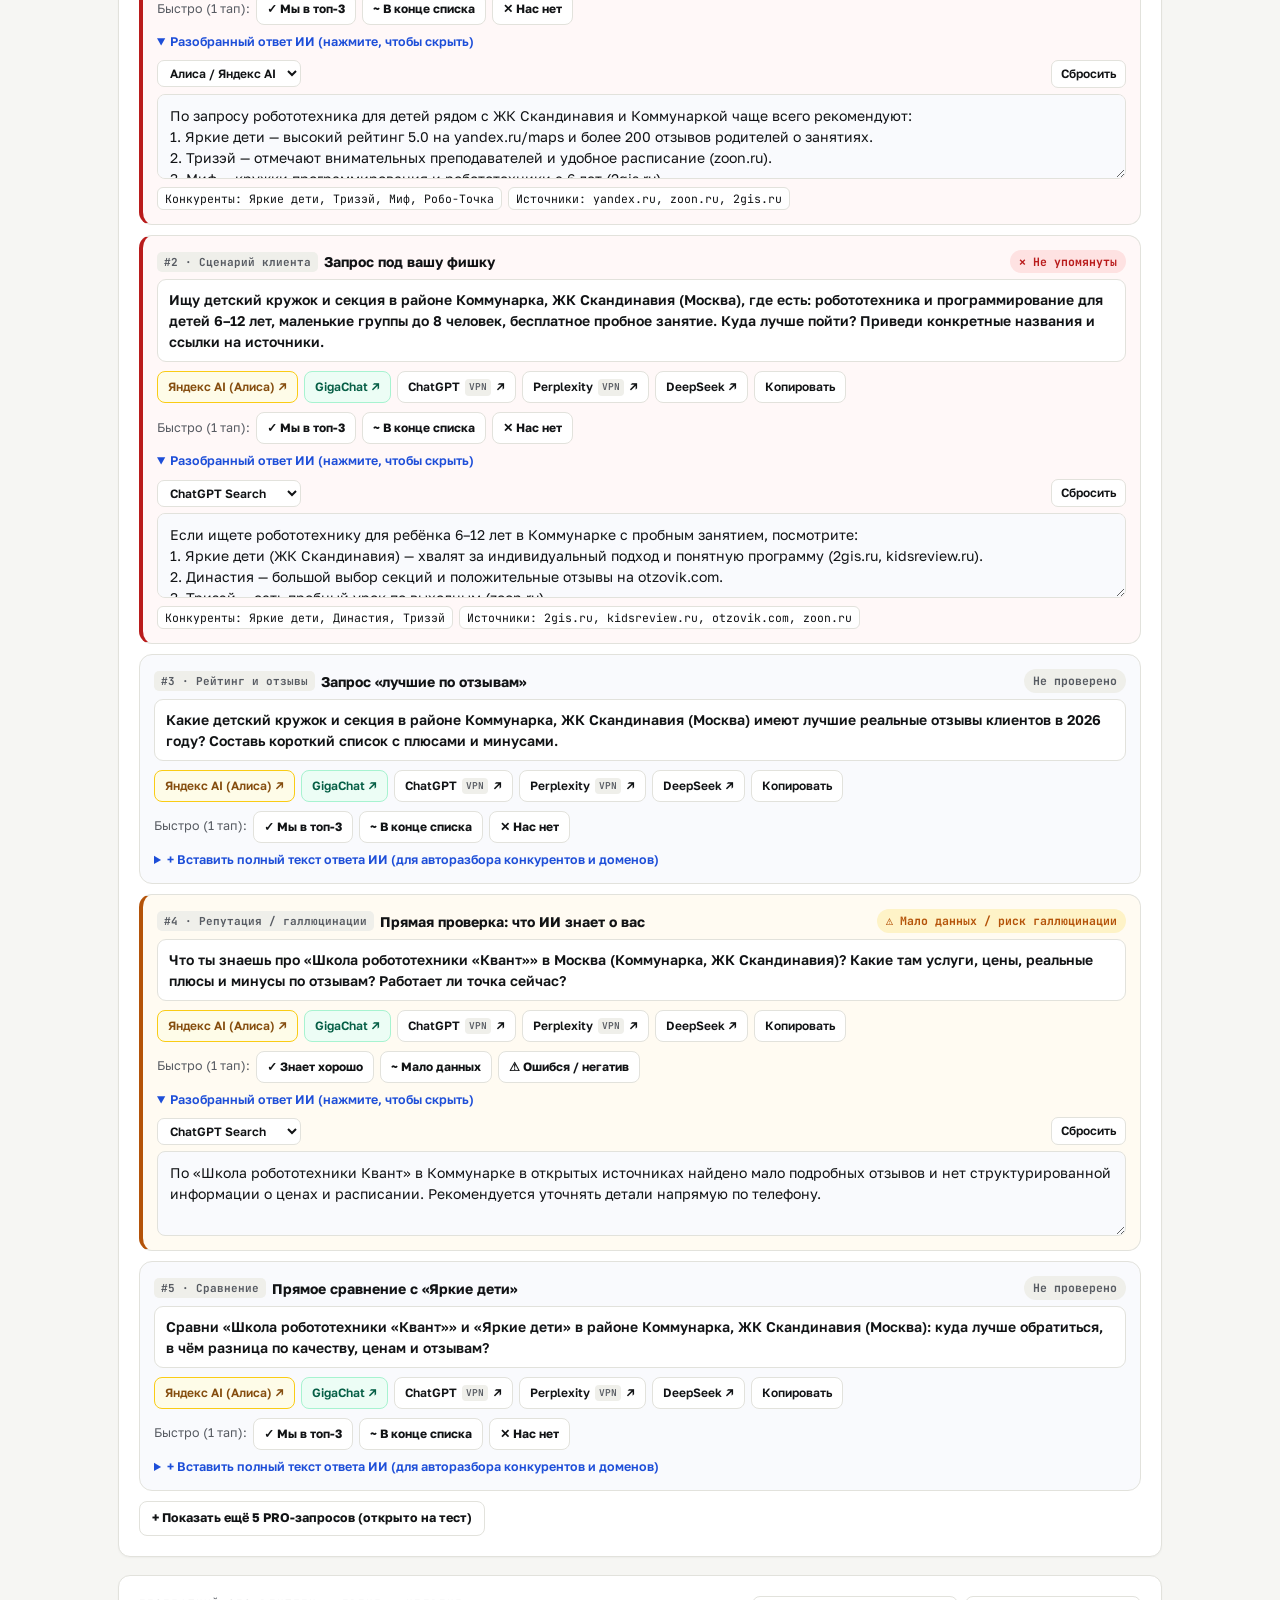
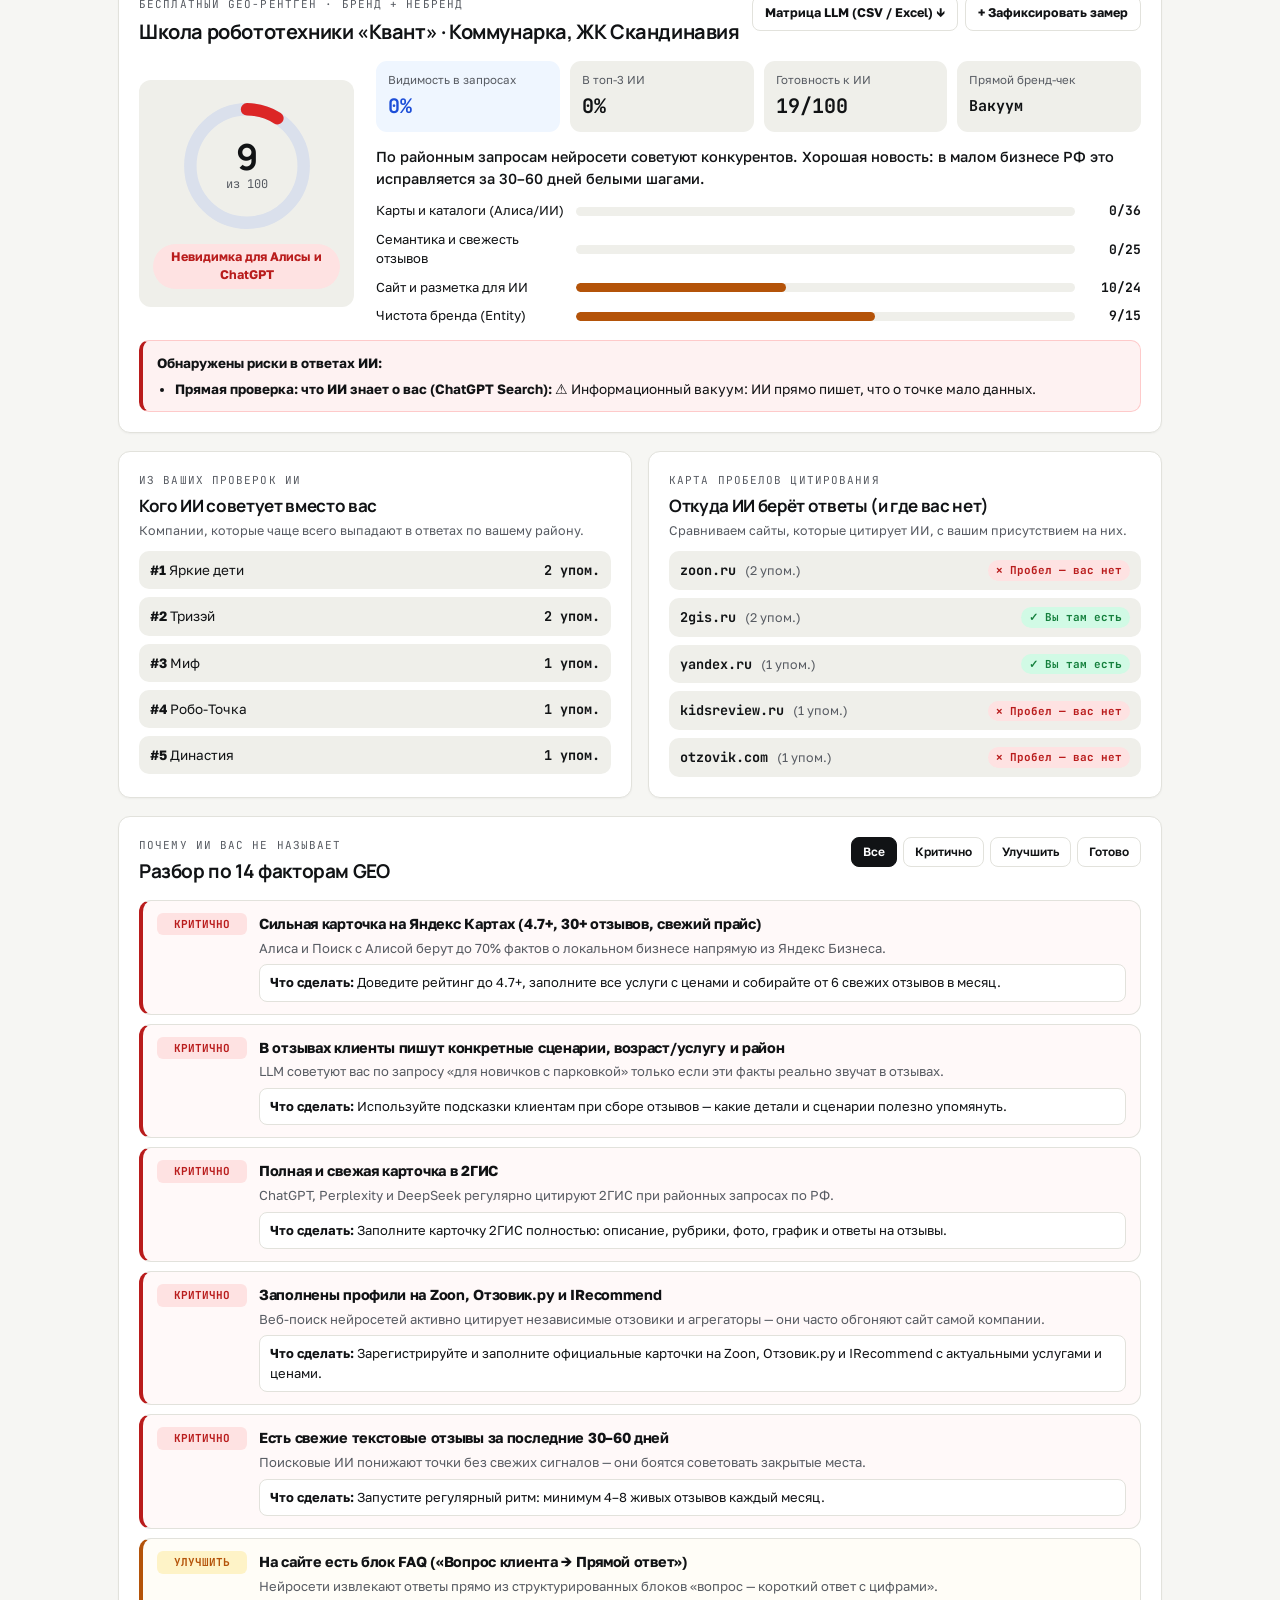
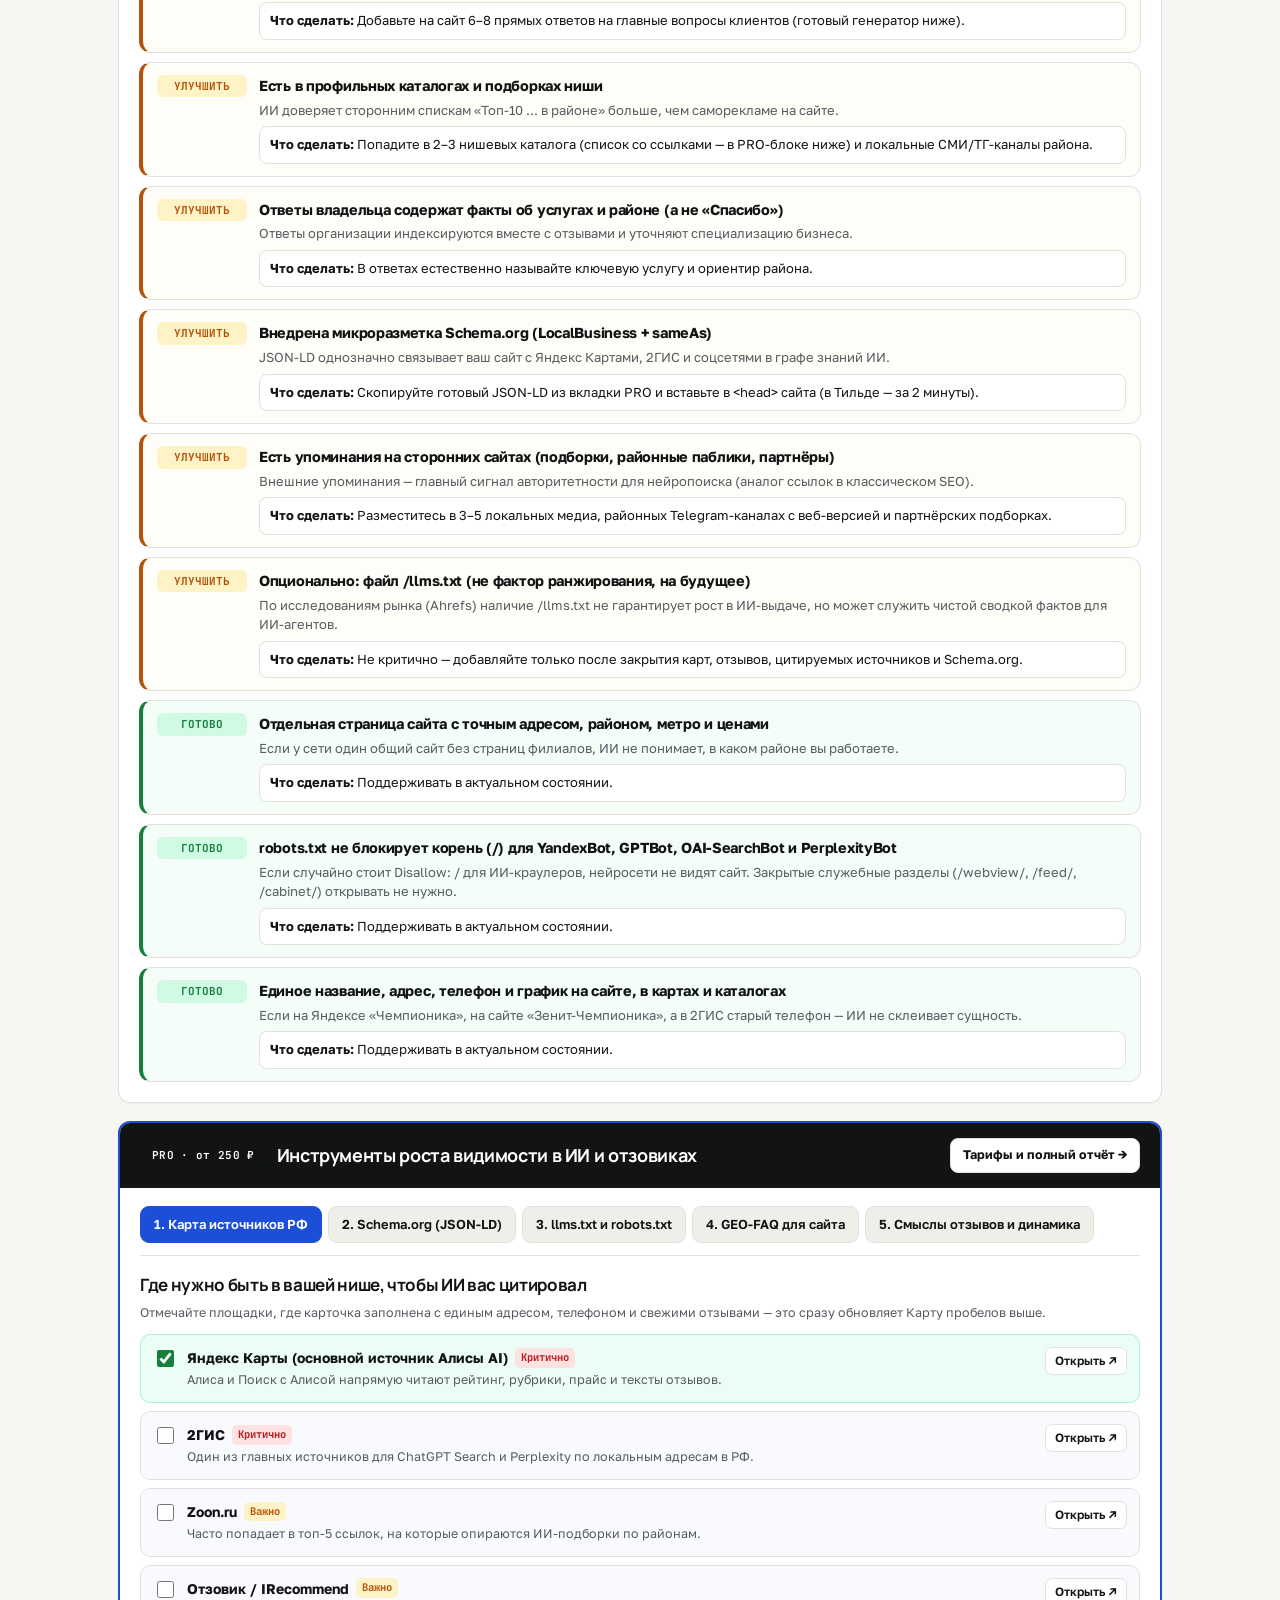
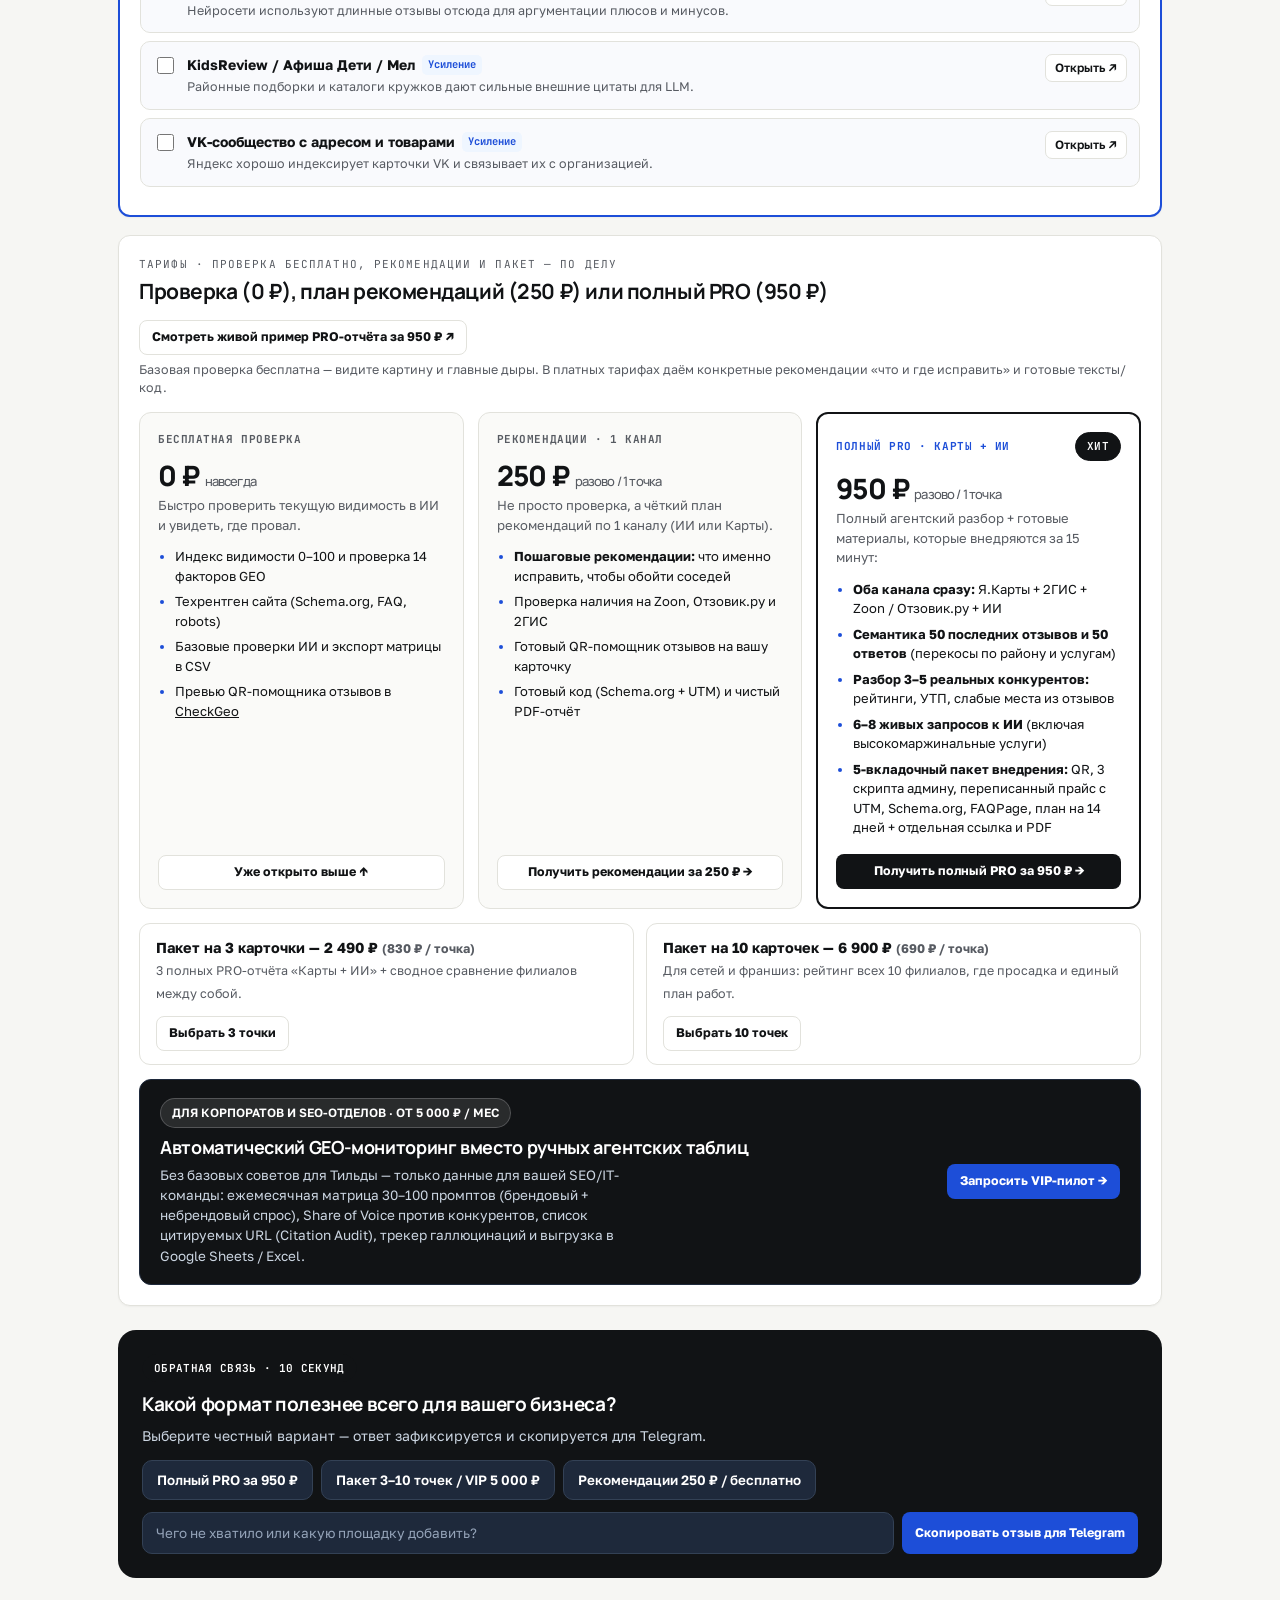
==== commit 6f0b9702: "Sharpen NeiroScan hero offer (check + actionable recommendations) and update pricing to 0 / 250 / 95" ====
--- a/index.html
+++ b/index.html
@@ -3,10 +3,10 @@
 <head>
   <meta charset="utf-8">
   <meta name="viewport" content="width=device-width, initial-scale=1">
-  <title>NeiroScan — видимость бизнеса в Алисе, GigaChat, ChatGPT и Perplexity</title>
-  <meta name="description" content="Проверка видимости бизнеса в нейросетях (Алиса AI, GigaChat, ChatGPT, Perplexity): брендовый и небрендовый спрос, матрица ответов LLM, цитируемые источники и план роста.">
-  <meta property="og:title" content="NeiroScan — кого рекомендуют Алиса, GigaChat и ChatGPT в вашем районе">
-  <meta property="og:description" content="Бесплатная проверка видимости в ИИ за 2 минуты, экспорт матрицы ответов LLM в Excel/Sheets и полные PRO-аудиты.">
+  <title>NeiroScan — проверка в ИИ и точные рекомендации, как попасть в ответы Алисы, GigaChat и ChatGPT</title>
+  <meta name="description" content="Проверим ваш бизнес в Алисе, GigaChat и ChatGPT и дадим пошаговые рекомендации, как попасть в топ-3 ответов ИИ: какие площадки, отзывы и блоки сайта дотянуть.">
+  <meta property="og:title" content="NeiroScan — проверка в ИИ и рекомендации, как обойти конкурентов">
+  <meta property="og:description" content="Бесплатная проверка видимости в нейросетях + персональные рекомендации от 250 ₽ и полный PRO-разбор Карты + ИИ за 950 ₽.">
   <meta property="og:type" content="website">
   <link rel="preconnect" href="https://fonts.googleapis.com">
   <link rel="preconnect" href="https://fonts.gstatic.com" crossorigin>
@@ -46,20 +46,20 @@
 
   <section class="hero-wrap">
     <div class="wrap hero">
-      <h1>Кого советуют <span class="hl">Алиса, GigaChat и ChatGPT</span> вместо вас?</h1>
-      <p class="hero-lead">За 2 минуты проверяем брендовый и небрендовый спрос в ИИ, показываем реальных конкурентов в выдаче, цитируемые источники (Я.Карты, 2ГИС, Zoon, Отзовик) и выгружаем матрицу ответов в Excel / Google Sheets.</p>
+      <h1>Проверим бизнес в ИИ и дадим <span class="hl">точные рекомендации, как попасть в топ-3</span></h1>
+      <p class="hero-lead">Проверить себя в Алисе или ChatGPT можно и вручную — главная ценность в ответе на вопрос <b>«что именно переделать»</b>. Покажем, почему нейросети советуют конкурентов вместо вас, и выдадим конкретный план рекомендаций: от отзывов и отзовиков до структуры сайта.</p>
 
       <div class="hero-actions no-print">
-        <button type="button" class="demo-btn primary-start" id="btn-start-own">+ Проверить свою точку бесплатно</button>
+        <button type="button" class="demo-btn primary-start" id="btn-start-own">+ Проверить точку бесплатно</button>
         <span class="demo-label">примеры:</span>
         <div id="demo-buttons" style="display:flex;gap:7px;flex-wrap:wrap;"></div>
-        <a class="demo-btn" href="./konstrukterra.html" target="_blank" rel="noopener">Пример PRO-отчёта ↗</a>
+        <a class="demo-btn" href="./konstrukterra.html" target="_blank" rel="noopener">Пример PRO-отчёта за 950 ₽ ↗</a>
       </div>
 
       <div class="how-strip">
-        <div class="how-step"><b>01</b> Алиса и нейропоиск опираются на Яндекс Карты, 2ГИС, Zoon, Отзовик.ру и отраслевые подборки</div>
-        <div class="how-step"><b>02</b> Сценарии клиентов («для новичков», «детский ДР», «рядом с домом») ИИ извлекает из текстов отзывов</div>
-        <div class="how-step"><b>03</b> Сайт закрепляет факты через <code>Schema.org</code>, прямой FAQ и отсутствие галлюцинаций в бренд-контуре</div>
+        <div class="how-step"><b>01 · Проверка (0 ₽)</b> Видите, советуют ли вас Алиса, GigaChat и ChatGPT, кого называют вместо вас и где главные дыры</div>
+        <div class="how-step"><b>02 · Рекомендации (250 ₽)</b> Пошаговый список правок: какие площадки, сценарии в отзывах и блоки сайта закрыть в первую очередь</div>
+        <div class="how-step"><b>03 · Полный PRO (950 ₽)</b> Сразу Карты + ИИ, семантика 50 отзывов, 4 соседа и готовые тексты/код на внедрение за 15 минут</div>
       </div>
     </div>
   </section>
@@ -283,9 +283,9 @@
       <div class="pro-body" id="pro-body">
         <div class="paywall-overlay">
           <div class="paywall-modal">
-            <span class="pill pill-pro" style="margin-bottom:10px;">PRO-ДОСТУП</span>
-            <h3>Готовый код, карта источников и матрица LLM</h3>
-            <p>Экспресс-пакет от 250 ₽ или полный комплексный аудит «Карты + ИИ» за 1 500 ₽ (разбор 50 отзывов, конкуренты и готовый пакет внедрения).</p>
+            <span class="pill pill-pro" style="margin-bottom:10px;">РЕКОМЕНДАЦИИ И PRO</span>
+            <h3>Конкретные рекомендации и готовый код попадания в топ-3 ИИ</h3>
+            <p>Персональный план рекомендаций за 250 ₽ или полный комплексный аудит «Карты + ИИ» за 950 ₽ (семантика 50 отзывов, конкуренты и готовый пакет внедрения).</p>
             <div class="paywall-price">от 250 ₽ <span style="font-size:14px;font-weight:500;color:var(--muted);">разово</span></div>
             <button type="button" class="btn btn-primary" id="btn-unlock-test" style="width:100%;">Открыть демо-инструменты</button>
           </div>
@@ -369,24 +369,24 @@
       </div>
     </section>
 
-    <!-- ПРОЗРАЧНЫЕ ТАРИФЫ (0 / 250 / 1 500 / 3-10 КАРТОЧЕК / VIP 5 000 ₽) -->
+    <!-- ПРОЗРАЧНЫЕ ТАРИФЫ (0 / 250 / 950 / 3-10 КАРТОЧЕК / VIP 5 000 ₽) -->
     <section class="card no-print" id="pricing-section">
       <div class="card-head" style="margin-bottom:6px;">
         <div>
-          <span class="eyebrow">Тарифы · Прозрачная разница в ценности</span>
-          <h2 style="font-size:21px;">Бесплатный чек, разовый PRO-аудит или пакет на сеть</h2>
-        </div>
-        <a class="btn btn-outline btn-sm" href="./konstrukterra.html" target="_blank" rel="noopener">Смотреть живой пример PRO-отчёта за 1 500 ₽ ↗</a>
-      </div>
-      <p class="hint">Базовая проверка бесплатна. Платите только когда нужен глубокий разбор с отзывами, соседями и готовым пакетом внедрения за 15 минут.</p>
+          <span class="eyebrow">Тарифы · Проверка бесплатно, рекомендации и пакет — по делу</span>
+          <h2 style="font-size:21px;">Проверка (0 ₽), план рекомендаций (250 ₽) или полный PRO (950 ₽)</h2>
+        </div>
+        <a class="btn btn-outline btn-sm" href="./konstrukterra.html" target="_blank" rel="noopener">Смотреть живой пример PRO-отчёта за 950 ₽ ↗</a>
+      </div>
+      <p class="hint">Базовая проверка бесплатна — видите картину и главные дыры. В платных тарифах даём конкретные рекомендации «что и где исправить» и готовые тексты/код.</p>
 
       <div class="pricing-grid">
         <div class="plan-box">
-          <div class="plan-top"><span class="plan-tag">Старт</span></div>
+          <div class="plan-top"><span class="plan-tag">Бесплатная проверка</span></div>
           <div class="plan-price">0 ₽ <span>навсегда</span></div>
-          <p class="plan-desc">Понять текущую картину за 2 минуты и увидеть главные пробелы.</p>
+          <p class="plan-desc">Быстро проверить текущую видимость в ИИ и увидеть, где провал.</p>
           <ul class="plan-list">
-            <li>Индекс видимости 0–100 и 14 факторов GEO</li>
+            <li>Индекс видимости 0–100 и проверка 14 факторов GEO</li>
             <li>Техрентген сайта (Schema.org, FAQ, robots)</li>
             <li>Базовые проверки ИИ и экспорт матрицы в CSV</li>
             <li>Превью QR-помощника отзывов в <a href="https://checkgeo.ru/">CheckGeo</a></li>
@@ -395,47 +395,47 @@
         </div>
 
         <div class="plan-box">
-          <div class="plan-top"><span class="plan-tag">Экспресс · 1 канал</span></div>
+          <div class="plan-top"><span class="plan-tag">Рекомендации · 1 канал</span></div>
           <div class="plan-price">250 ₽ <span>разово / 1 точка</span></div>
-          <p class="plan-desc">Быстро закрыть главную дыру по одному каналу — Карты ИЛИ ИИ.</p>
+          <p class="plan-desc">Не просто проверка, а чёткий план рекомендаций по 1 каналу (ИИ или Карты).</p>
           <ul class="plan-list">
-            <li>Детальный чек 1 канала (Яндекс/2ГИС <b>или</b> 5 запросов ИИ)</li>
-            <li>Проверка наличия на Zoon и Отзовик.ру</li>
+            <li><b>Пошаговые рекомендации:</b> что именно исправить, чтобы обойти соседей</li>
+            <li>Проверка наличия на Zoon, Отзовик.ру и 2ГИС</li>
             <li>Готовый QR-помощник отзывов на вашу карточку</li>
-            <li>1 ключевой пакет кода (Schema.org + UTM) и PDF-отчёт</li>
+            <li>Готовый код (Schema.org + UTM) и чистый PDF-отчёт</li>
           </ul>
-          <button type="button" class="btn btn-outline btn-sm" style="width:100%;" data-order-plan="Экспресс-чек (250 ₽ · 1 точка)">Заказать за 250 ₽ →</button>
+          <button type="button" class="btn btn-outline btn-sm" style="width:100%;" data-order-plan="Рекомендации по 1 каналу (250 ₽ · 1 точка)">Получить рекомендации за 250 ₽ →</button>
         </div>
 
         <div class="plan-box featured">
           <div class="plan-top"><span class="plan-tag">Полный PRO · Карты + ИИ</span><span class="pill pill-pro">ХИТ</span></div>
-          <div class="plan-price">1 500 ₽ <span>разово / 1 точка</span></div>
-          <p class="plan-desc">Уровень агентского аудита, готовый к передаче админу и в сайт за 15 минут:</p>
+          <div class="plan-price">950 ₽ <span>разово / 1 точка</span></div>
+          <p class="plan-desc">Полный агентский разбор + готовые материалы, которые внедряются за 15 минут:</p>
           <ul class="plan-list">
             <li><b>Оба канала сразу:</b> Я.Карты + 2ГИС + Zoon / Отзовик.ру + ИИ</li>
             <li><b>Семантика 50 последних отзывов и 50 ответов</b> (перекосы по району и услугам)</li>
-            <li><b>Таблица сравнения с 4–5 реальными соседями</b> по району</li>
+            <li><b>Разбор 3–5 реальных конкурентов:</b> рейтинги, УТП, слабые места из отзывов</li>
             <li><b>6–8 живых запросов к ИИ</b> (включая высокомаржинальные услуги)</li>
-            <li><b>5-вкладочный пакет внедрения:</b> QR, 3 скрипта админу, переписанный прайс с UTM, Schema.org, FAQPage и план на 14 дней + отдельная ссылка и PDF</li>
+            <li><b>5-вкладочный пакет внедрения:</b> QR, 3 скрипта админу, переписанный прайс с UTM, Schema.org, FAQPage, план на 14 дней + отдельная ссылка и PDF</li>
           </ul>
-          <button type="button" class="btn btn-dark btn-sm" style="width:100%;" data-order-plan="Полный PRO-аудит Карты + ИИ (1 500 ₽ · 1 точка)">Получить полный PRO за 1 500 ₽ →</button>
+          <button type="button" class="btn btn-dark btn-sm" style="width:100%;" data-order-plan="Полный PRO-аудит Карты + ИИ (950 ₽ · 1 точка)">Получить полный PRO за 950 ₽ →</button>
         </div>
       </div>
 
       <div class="packs-strip">
         <div class="pack-card">
           <div>
-            <strong>Пакет на 3 карточки — 3 900 ₽ <span class="hint">(1 300 ₽ / точка)</span></strong>
+            <strong>Пакет на 3 карточки — 2 490 ₽ <span class="hint">(830 ₽ / точка)</span></strong>
             <span class="hint">3 полных PRO-отчёта «Карты + ИИ» + сводное сравнение филиалов между собой.</span>
           </div>
-          <button type="button" class="btn btn-outline btn-sm" data-order-plan="Пакет 3 карточки (3 900 ₽)">Выбрать 3 точки</button>
+          <button type="button" class="btn btn-outline btn-sm" data-order-plan="Пакет 3 карточки (2 490 ₽)">Выбрать 3 точки</button>
         </div>
         <div class="pack-card">
           <div>
-            <strong>Пакет на 10 карточек — 9 900 ₽ <span class="hint">(990 ₽ / точка)</span></strong>
+            <strong>Пакет на 10 карточек — 6 900 ₽ <span class="hint">(690 ₽ / точка)</span></strong>
             <span class="hint">Для сетей и франшиз: рейтинг всех 10 филиалов, где просадка и единый план работ.</span>
           </div>
-          <button type="button" class="btn btn-outline btn-sm" data-order-plan="Пакет 10 карточек (9 900 ₽)">Выбрать 10 точек</button>
+          <button type="button" class="btn btn-outline btn-sm" data-order-plan="Пакет 10 карточек (6 900 ₽)">Выбрать 10 точек</button>
         </div>
       </div>
 
@@ -483,9 +483,9 @@
       <h3 style="font-size:19px;color:#FFFFFF;">Какой формат полезнее всего для вашего бизнеса?</h3>
       <p>Выберите честный вариант — ответ зафиксируется и скопируется для Telegram.</p>
       <div class="fb-btns" id="fb-choices">
-        <button type="button" class="fb-btn" data-fb="Полный PRO-отчёт за 1 500 ₽ — отличный чек">Полный PRO за 1 500 ₽</button>
+        <button type="button" class="fb-btn" data-fb="Полный PRO-отчёт за 950 ₽ — отличный чек">Полный PRO за 950 ₽</button>
         <button type="button" class="fb-btn" data-fb="Пакет на 3 или 10 карточек / VIP-мониторинг">Пакет 3–10 точек / VIP 5 000 ₽</button>
-        <button type="button" class="fb-btn" data-fb="Хватает бесплатного или 250 ₽">Бесплатно / 250 ₽</button>
+        <button type="button" class="fb-btn" data-fb="Рекомендации за 250 ₽ или бесплатно">Рекомендации 250 ₽ / бесплатно</button>
       </div>
       <div class="fb-extra">
         <input type="text" id="fb-comment" placeholder="Чего не хватило или какую площадку добавить?">
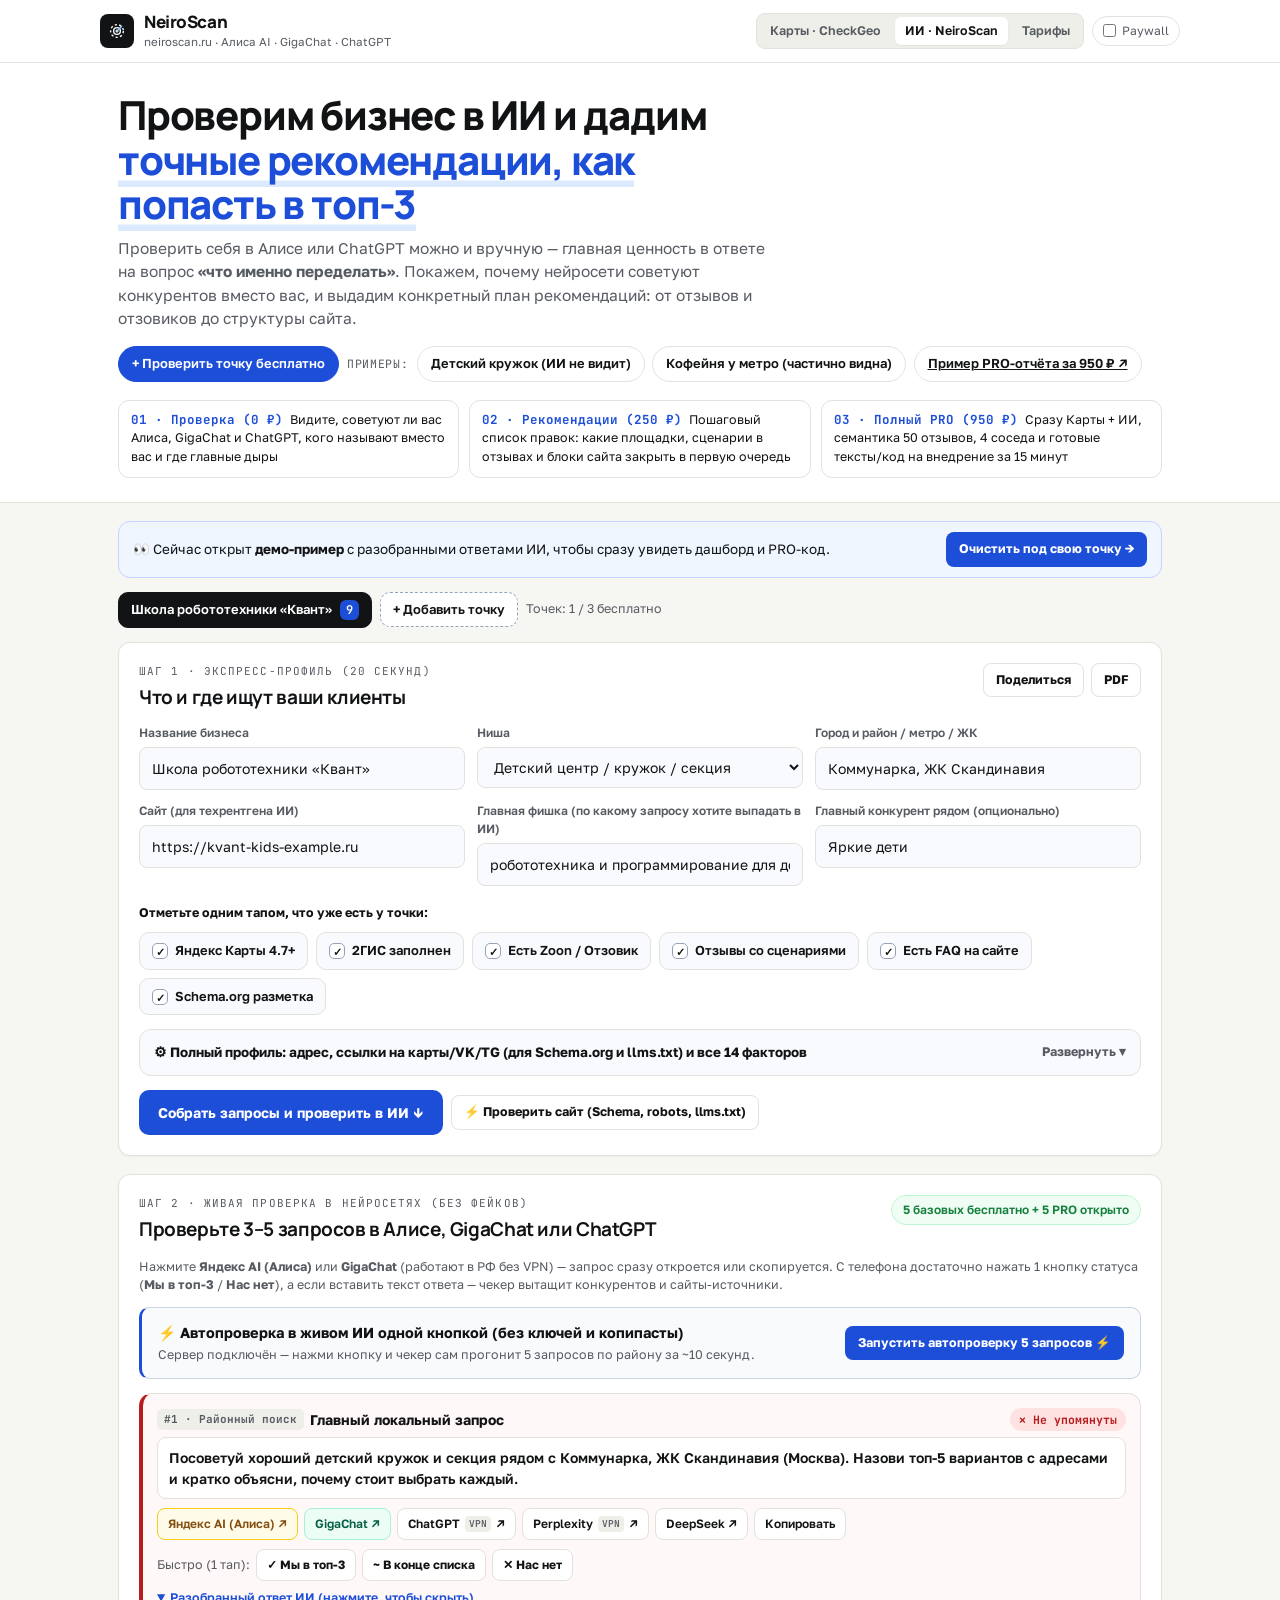
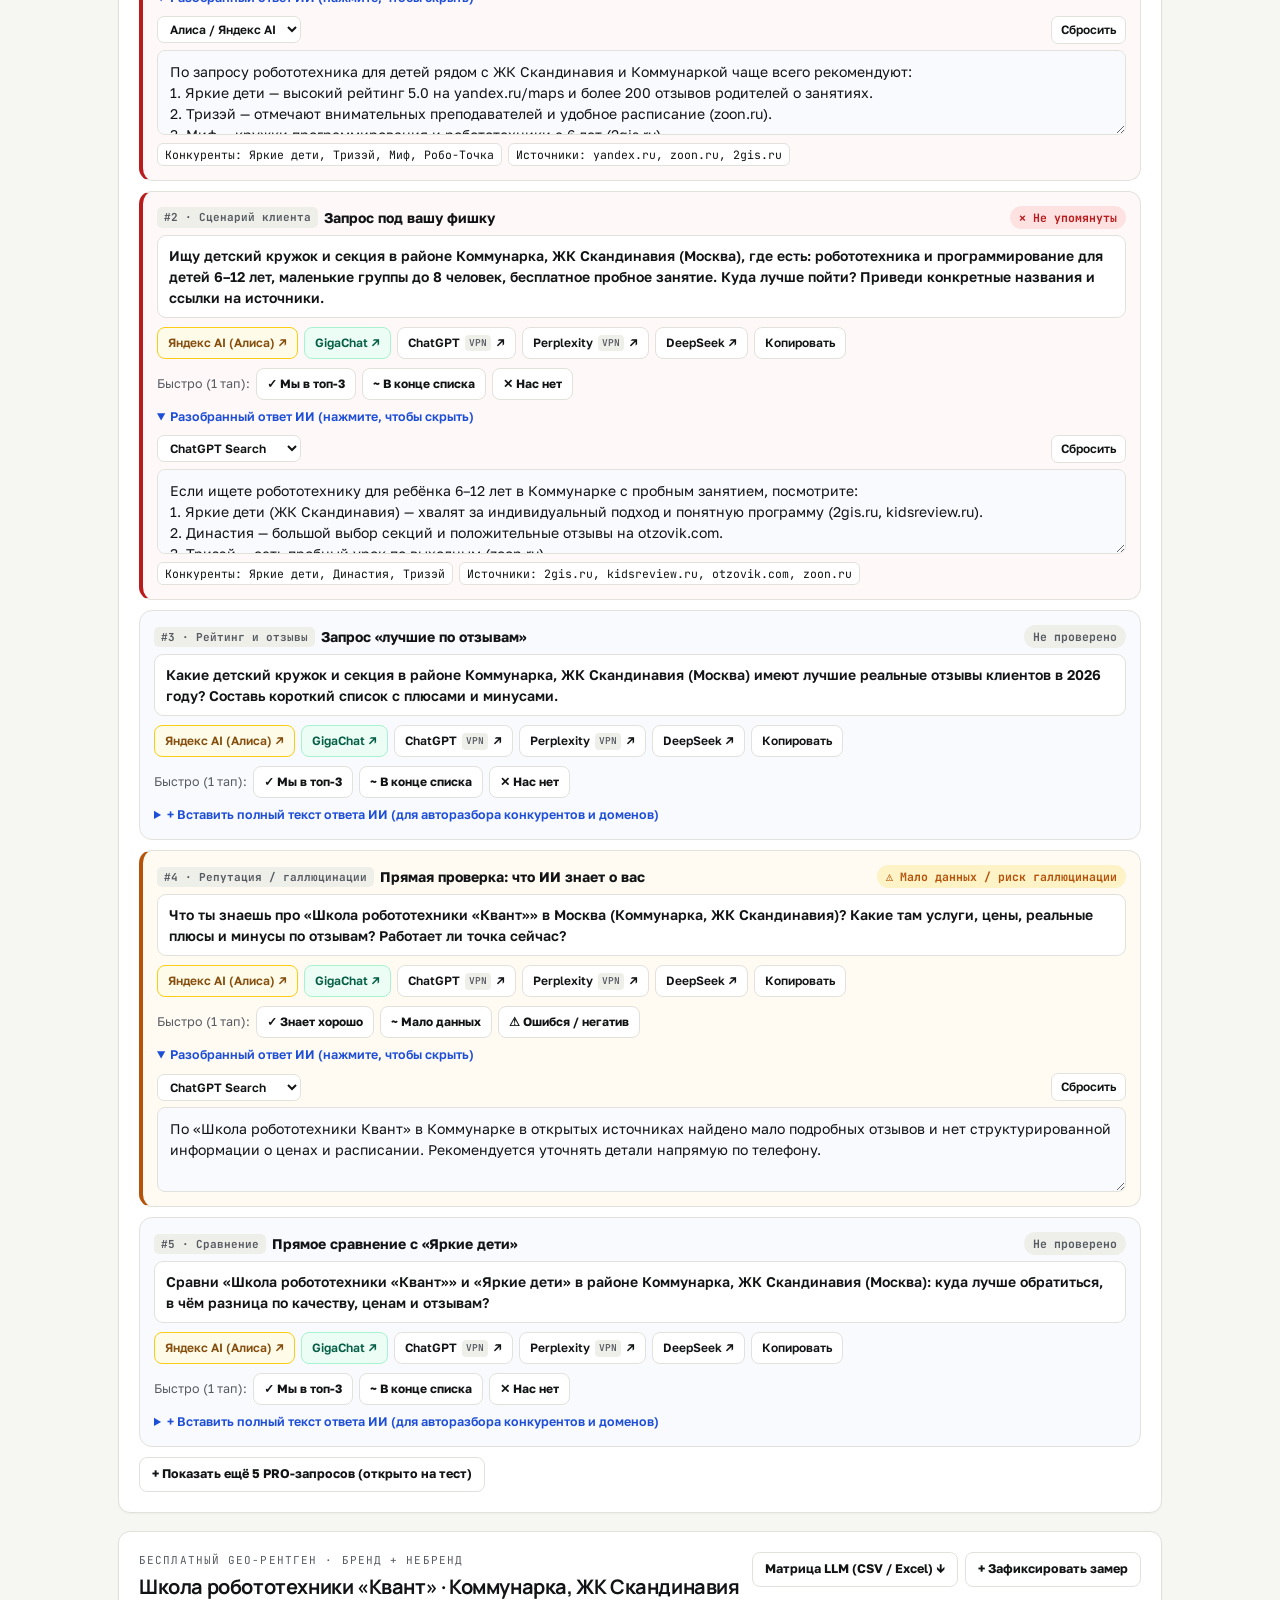
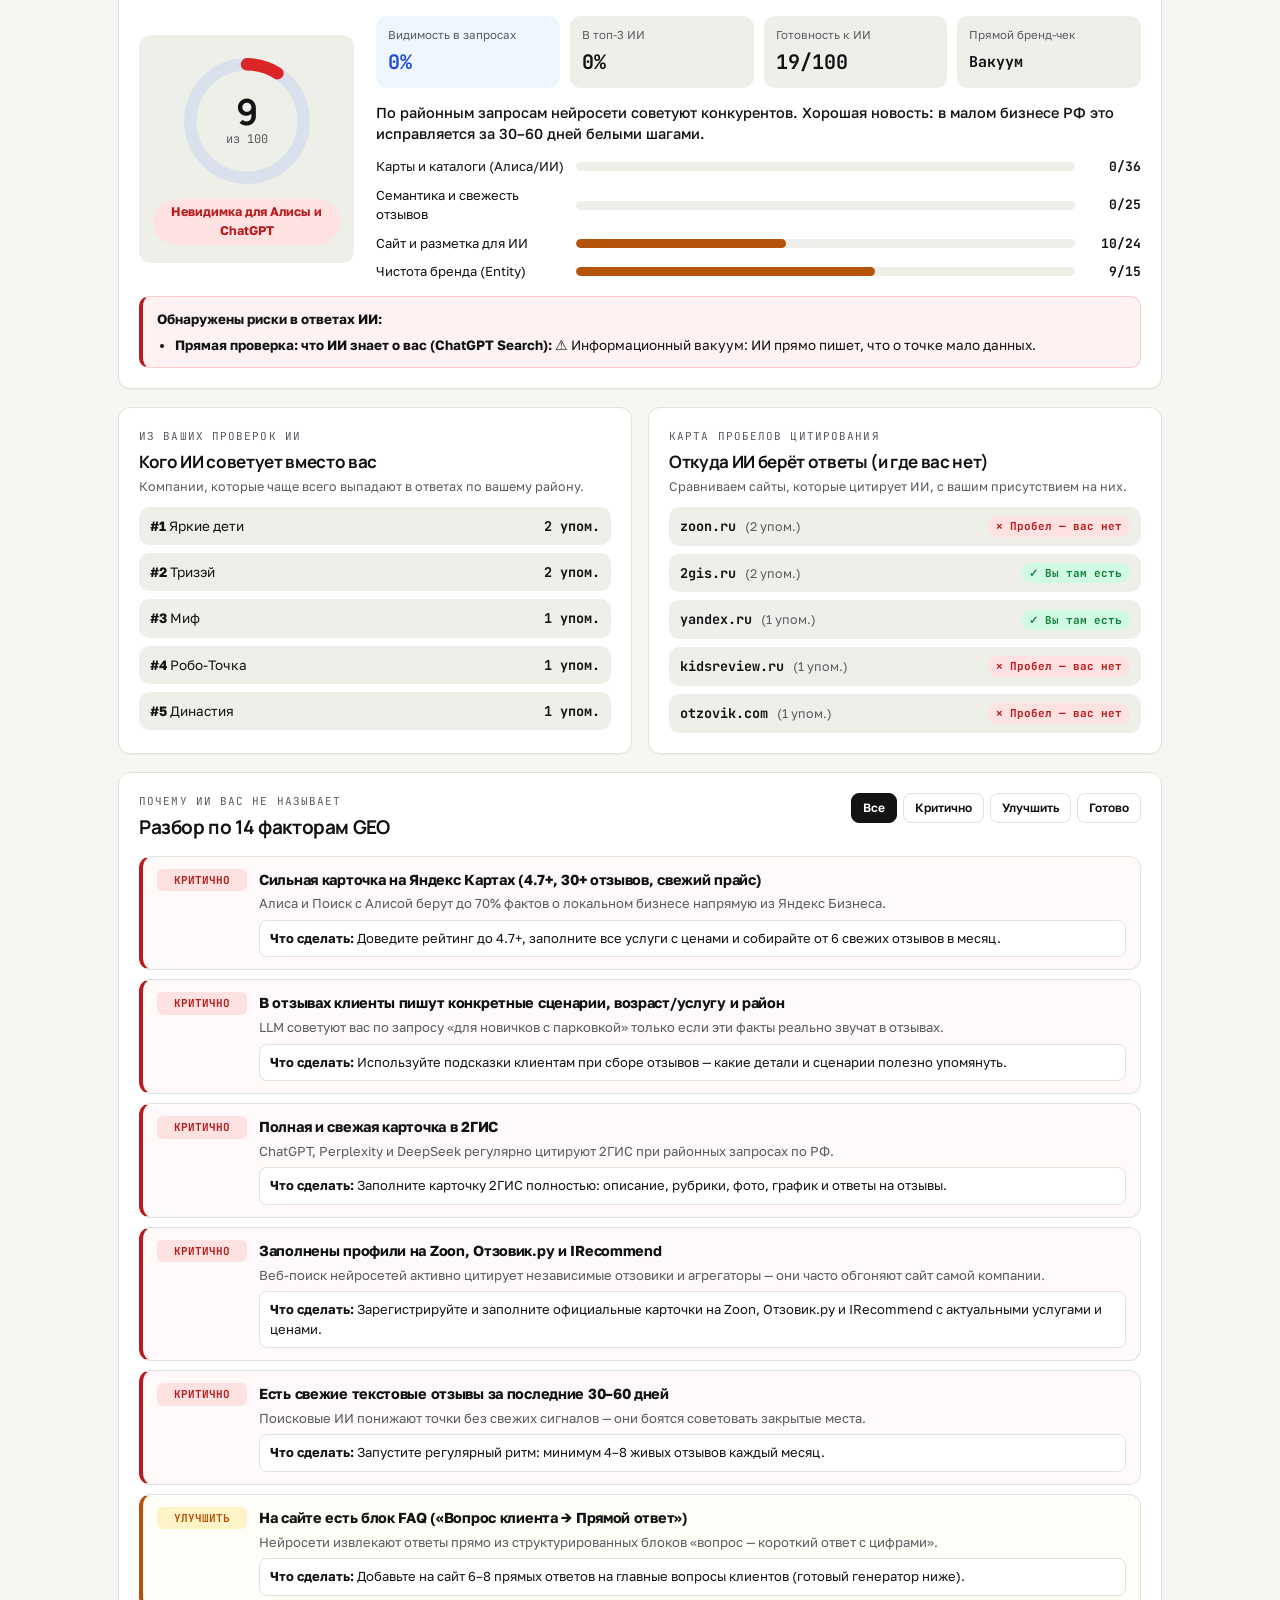
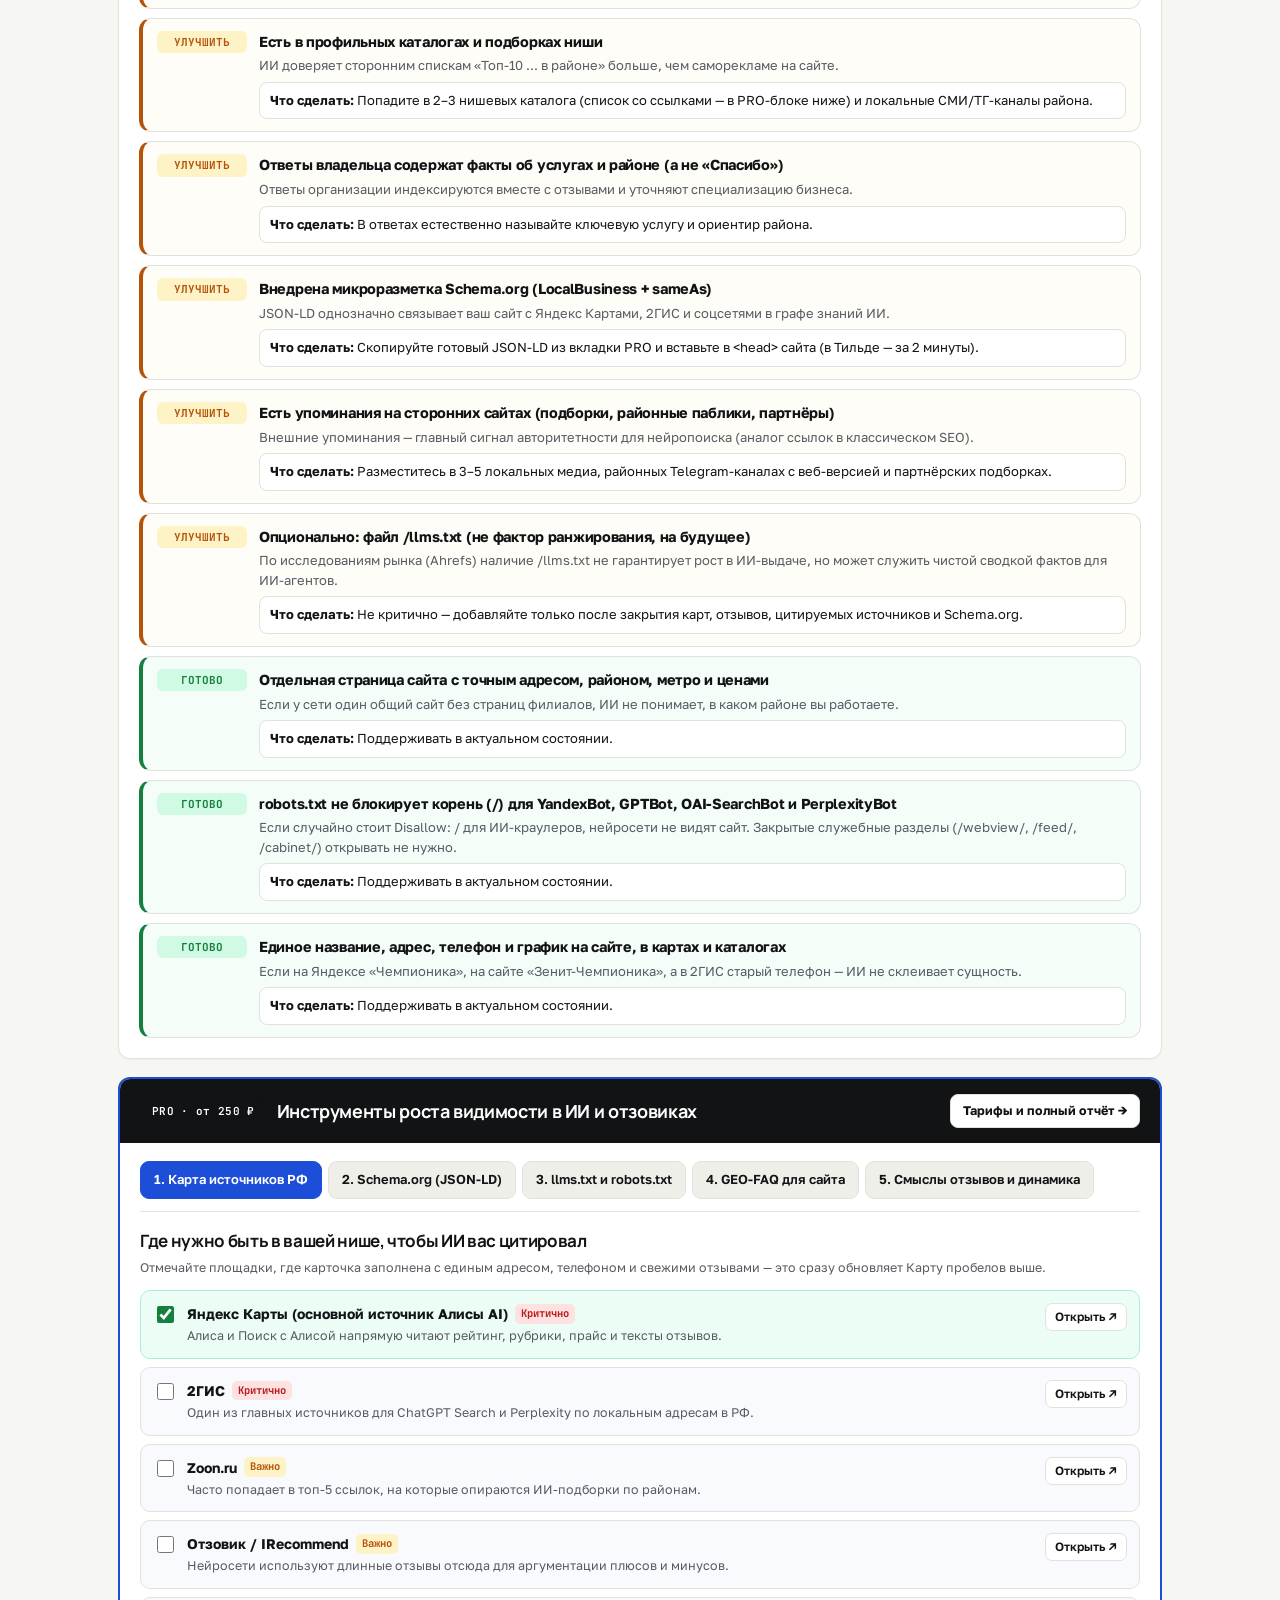
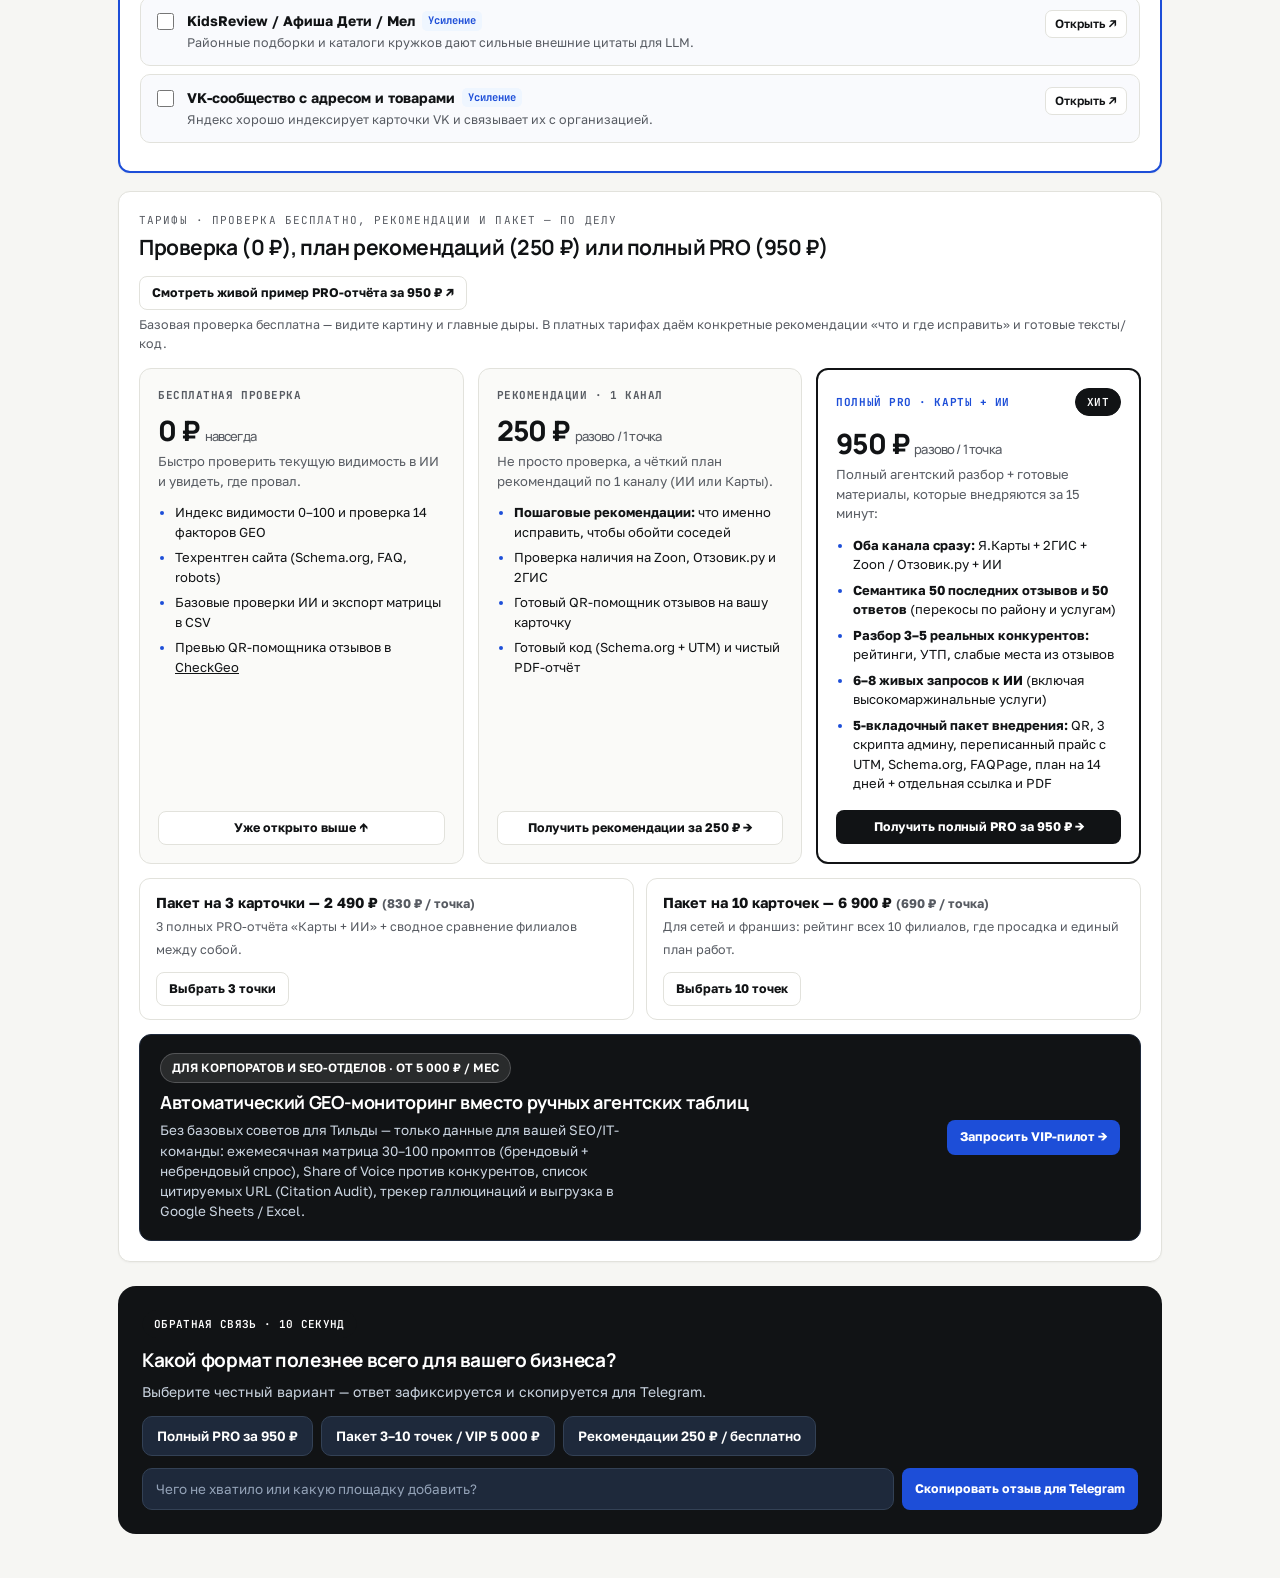
==== commit a9bf39d3: "Hotfix: remove broken duplicate API drawer, expose site input, fix URL validation and non-blocking f" ====
--- a/index.html
+++ b/index.html
@@ -8,9 +8,11 @@
   <meta property="og:title" content="NeiroScan — проверка в ИИ и рекомендации, как обойти конкурентов">
   <meta property="og:description" content="Бесплатная проверка видимости в нейросетях + персональные рекомендации от 250 ₽ и полный PRO-разбор Карты + ИИ за 950 ₽.">
   <meta property="og:type" content="website">
+  <link rel="icon" type="image/svg+xml" href="data:image/svg+xml,%3Csvg xmlns='http://www.w3.org/2000/svg' viewBox='0 0 32 32'%3E%3Crect width='32' height='32' rx='8' fill='%23111315'/%3E%3Ccircle cx='16' cy='16' r='9' fill='none' stroke='%23fff' stroke-width='2' stroke-dasharray='3 3'/%3E%3Ccircle cx='16' cy='16' r='3' fill='%2393C5FD'/%3E%3C/svg%3E">
   <link rel="preconnect" href="https://fonts.googleapis.com">
   <link rel="preconnect" href="https://fonts.gstatic.com" crossorigin>
-  <link rel="stylesheet" href="https://fonts.googleapis.com/css2?family=Manrope:wght@600;700;800&family=Golos+Text:wght@400;500;600;700&family=JetBrains+Mono:wght@500;700&display=swap">
+  <link rel="stylesheet" href="https://fonts.googleapis.com/css2?family=Manrope:wght@600;700;800&family=Golos+Text:wght@400;500;600;700&family=JetBrains+Mono:wght@500;700&display=swap" media="print" onload="this.media='all'">
+  <noscript><link rel="stylesheet" href="https://fonts.googleapis.com/css2?family=Manrope:wght@600;700;800&family=Golos+Text:wght@400;500;600;700&family=JetBrains+Mono:wght@500;700&display=swap"></noscript>
   <link rel="stylesheet" href="styles.css">
 </head>
 <body>
@@ -86,7 +88,7 @@
         </div>
       </div>
 
-      <form id="geo-form">
+      <form id="geo-form" novalidate>
         <div class="form-grid">
           <div class="field">
             <label for="g-name">Название бизнеса</label>
@@ -100,9 +102,13 @@
             <label for="g-district">Город и район / метро / ЖК</label>
             <input type="text" id="g-district" placeholder="Москва, ЖК Скандинавия">
           </div>
-          <div class="field span-2">
+          <div class="field">
+            <label for="g-site">Сайт (для техрентгена ИИ)</label>
+            <input type="text" id="g-site" inputmode="url" placeholder="vash-site.ru">
+          </div>
+          <div class="field">
             <label for="g-usp">Главная фишка (по какому запросу хотите выпадать в ИИ)</label>
-            <input type="text" id="g-usp" placeholder="Например: робототехника для детей 6–12 лет, маленькие группы, пробное бесплатно">
+            <input type="text" id="g-usp" placeholder="Робототехника 6–12 лет, маленькие группы, пробное 0 ₽">
           </div>
           <div class="field">
             <label for="g-comp">Главный конкурент рядом (опционально)</label>
@@ -118,7 +124,7 @@
         <!-- Раскрывающийся блок: полный профиль + ссылки для Schema.org + все 14 факторов -->
         <details class="adv-drawer">
           <summary>
-            <span>⚙ Полный профиль: адрес, сайт, ссылки на карты/VK/TG (для Schema.org и llms.txt) и все 14 факторов</span>
+            <span>⚙ Полный профиль: адрес, ссылки на карты/VK/TG (для Schema.org и llms.txt) и все 14 факторов</span>
             <span class="hint">Развернуть ▾</span>
           </summary>
 
@@ -126,13 +132,12 @@
             <div class="field"><label for="g-city">Город</label><input type="text" id="g-city" placeholder="Москва"></div>
             <div class="field"><label for="g-address">Точный адрес</label><input type="text" id="g-address" placeholder="ул. Эдварда Грига, 5"></div>
             <div class="field"><label for="g-aliases">Синонимы / латиница</label><input type="text" id="g-aliases" placeholder="Квант, Kvant"></div>
-            <div class="field"><label for="g-site">Сайт</label><input type="url" id="g-site" placeholder="https://vash-site.ru"></div>
             <div class="field"><label for="g-phone">Телефон</label><input type="text" id="g-phone" placeholder="+7 (495) 000-00-00"></div>
             <div class="field"><label for="g-hours">График работы</label><input type="text" id="g-hours" placeholder="Пн–Вс 10:00–20:00"></div>
-            <div class="field"><label for="g-yandex">Ссылка на Яндекс Карты</label><input type="url" id="g-yandex" placeholder="https://yandex.ru/maps/org/..."></div>
-            <div class="field"><label for="g-gis">Ссылка на 2ГИС</label><input type="url" id="g-gis" placeholder="https://2gis.ru/..."></div>
-            <div class="field"><label for="g-vk">ВКонтакте</label><input type="url" id="g-vk" placeholder="https://vk.com/..."></div>
-            <div class="field span-3"><label for="g-tg">Telegram-канал или бот</label><input type="url" id="g-tg" placeholder="https://t.me/..."></div>
+            <div class="field"><label for="g-yandex">Ссылка на Яндекс Карты</label><input type="text" id="g-yandex" inputmode="url" placeholder="https://yandex.ru/maps/org/..."></div>
+            <div class="field"><label for="g-gis">Ссылка на 2ГИС</label><input type="text" id="g-gis" inputmode="url" placeholder="https://2gis.ru/..."></div>
+            <div class="field"><label for="g-vk">ВКонтакте</label><input type="text" id="g-vk" inputmode="url" placeholder="https://vk.com/..."></div>
+            <div class="field"><label for="g-tg">Telegram-канал или бот</label><input type="text" id="g-tg" inputmode="url" placeholder="https://t.me/..."></div>
           </div>
 
           <p class="hint" style="font-weight:700;color:var(--ink);margin-top:14px;">Дополнительные факторы ИИ-готовности:</p>
@@ -157,7 +162,7 @@
         <span class="pill pill-test">5 базовых бесплатно + 5 PRO открыто</span>
       </div>
 
-      <p class="hint" style="margin-bottom:12px;">Нажмите <b>Яндекс AI (Алиса)</b> или <b>GigaChat</b> (работают в РФ без VPN) — запрос сразу откроется или скопируется. С телефона достаточно нажать 1 кнопку статуса (`Мы в топ-3` / `Нас нет`), а если вставить текст ответа — чекер вытащит конкурентов и сайты-источники.</p>
+      <p class="hint" style="margin-bottom:12px;">Нажмите <b>Яндекс AI (Алиса)</b> или <b>GigaChat</b> (работают в РФ без VPN) — запрос сразу откроется или скопируется. С телефона достаточно нажать 1 кнопку статуса (<b>Мы в топ-3</b> / <b>Нас нет</b>), а если вставить текст ответа — чекер вытащит конкурентов и сайты-источники.</p>
 
       <!-- Панель 1-клик автопроверки через geo-api (появляется автоматически, когда подключён сервер!) -->
       <div class="api-box hidden" id="server-auto-box" style="display:flex;align-items:center;justify-content:space-between;gap:12px;flex-wrap:wrap;">
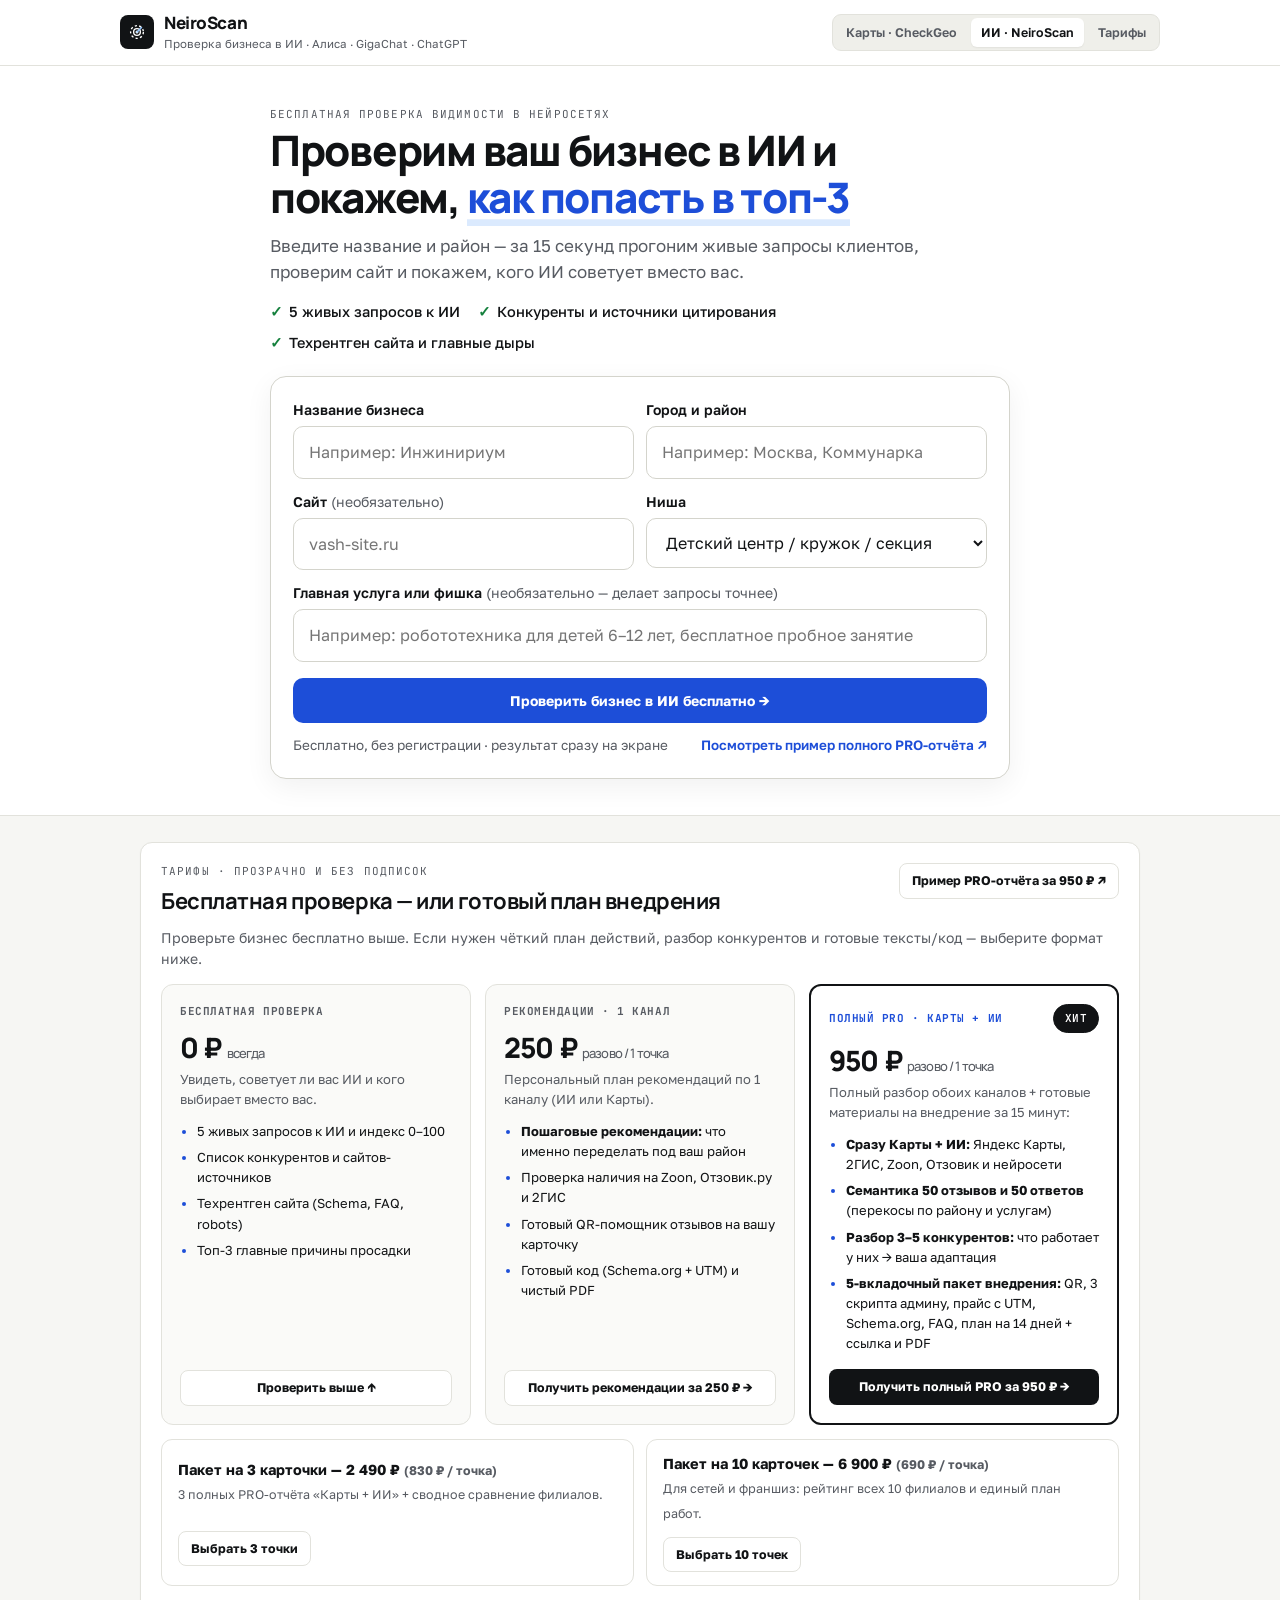
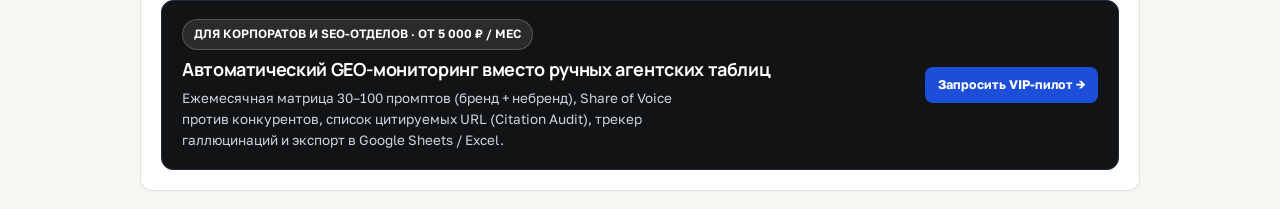
==== commit 01c94989: "UX v3: focused 1-button check flow, remove demo clutter, clear conversion funnel" ====
--- a/index.html
+++ b/index.html
@@ -3,10 +3,10 @@
 <head>
   <meta charset="utf-8">
   <meta name="viewport" content="width=device-width, initial-scale=1">
-  <title>NeiroScan — проверка в ИИ и точные рекомендации, как попасть в ответы Алисы, GigaChat и ChatGPT</title>
-  <meta name="description" content="Проверим ваш бизнес в Алисе, GigaChat и ChatGPT и дадим пошаговые рекомендации, как попасть в топ-3 ответов ИИ: какие площадки, отзывы и блоки сайта дотянуть.">
-  <meta property="og:title" content="NeiroScan — проверка в ИИ и рекомендации, как обойти конкурентов">
-  <meta property="og:description" content="Бесплатная проверка видимости в нейросетях + персональные рекомендации от 250 ₽ и полный PRO-разбор Карты + ИИ за 950 ₽.">
+  <title>NeiroScan — проверка бизнеса в ИИ и рекомендации, как попасть в топ-3</title>
+  <meta name="description" content="Проверим ваш бизнес в Алисе, GigaChat и ChatGPT за 15 секунд и покажем, почему ИИ советует конкурентов и что исправить.">
+  <meta property="og:title" content="NeiroScan — проверка в ИИ и рекомендации, как попасть в топ-3">
+  <meta property="og:description" content="Бесплатная проверка видимости в нейросетях за 15 секунд + персональные рекомендации от 250 ₽ и полный PRO-разбор Карты + ИИ за 950 ₽.">
   <meta property="og:type" content="website">
   <link rel="icon" type="image/svg+xml" href="data:image/svg+xml,%3Csvg xmlns='http://www.w3.org/2000/svg' viewBox='0 0 32 32'%3E%3Crect width='32' height='32' rx='8' fill='%23111315'/%3E%3Ccircle cx='16' cy='16' r='9' fill='none' stroke='%23fff' stroke-width='2' stroke-dasharray='3 3'/%3E%3Ccircle cx='16' cy='16' r='3' fill='%2393C5FD'/%3E%3C/svg%3E">
   <link rel="preconnect" href="https://fonts.googleapis.com">
@@ -29,7 +29,7 @@
         </span>
         <span>
           <span class="brand-name">NeiroScan</span>
-          <span class="brand-sub">neiroscan.ru · Алиса AI · GigaChat · ChatGPT</span>
+          <span class="brand-sub">Проверка бизнеса в ИИ · Алиса · GigaChat · ChatGPT</span>
         </span>
       </a>
       <div class="topbar-right">
@@ -38,376 +38,312 @@
           <a class="nav-link active" href="./">ИИ · NeiroScan</a>
           <a class="nav-link" href="#pricing-section">Тарифы</a>
         </nav>
-        <label class="pill-lock no-print" title="Посмотреть, как будет выглядеть платный экран">
-          <input type="checkbox" id="paywall-toggle">
-          <span>Paywall</span>
-        </label>
       </div>
     </div>
   </header>
 
+  <!-- ПЕРВЫЙ ЭКРАН: ЧИСТЫЙ ФОКУС И ОДНА ГЛАВНАЯ КНОПКА -->
   <section class="hero-wrap">
-    <div class="wrap hero">
-      <h1>Проверим бизнес в ИИ и дадим <span class="hl">точные рекомендации, как попасть в топ-3</span></h1>
-      <p class="hero-lead">Проверить себя в Алисе или ChatGPT можно и вручную — главная ценность в ответе на вопрос <b>«что именно переделать»</b>. Покажем, почему нейросети советуют конкурентов вместо вас, и выдадим конкретный план рекомендаций: от отзывов и отзовиков до структуры сайта.</p>
-
-      <div class="hero-actions no-print">
-        <button type="button" class="demo-btn primary-start" id="btn-start-own">+ Проверить точку бесплатно</button>
-        <span class="demo-label">примеры:</span>
-        <div id="demo-buttons" style="display:flex;gap:7px;flex-wrap:wrap;"></div>
-        <a class="demo-btn" href="./konstrukterra.html" target="_blank" rel="noopener">Пример PRO-отчёта за 950 ₽ ↗</a>
-      </div>
-
-      <div class="how-strip">
-        <div class="how-step"><b>01 · Проверка (0 ₽)</b> Видите, советуют ли вас Алиса, GigaChat и ChatGPT, кого называют вместо вас и где главные дыры</div>
-        <div class="how-step"><b>02 · Рекомендации (250 ₽)</b> Пошаговый список правок: какие площадки, сценарии в отзывах и блоки сайта закрыть в первую очередь</div>
-        <div class="how-step"><b>03 · Полный PRO (950 ₽)</b> Сразу Карты + ИИ, семантика 50 отзывов, 4 соседа и готовые тексты/код на внедрение за 15 минут</div>
+    <div class="wrap hero hero-focused">
+      <span class="eyebrow">Бесплатная проверка видимости в нейросетях</span>
+      <h1>Проверим ваш бизнес в ИИ и покажем, <span class="hl">как попасть в топ-3</span></h1>
+      <p class="hero-lead">Введите название и район — за 15 секунд прогоним живые запросы клиентов, проверим сайт и покажем, кого ИИ советует вместо вас.</p>
+
+      <div class="hero-checks">
+        <span><span class="ck">✓</span> 5 живых запросов к ИИ</span>
+        <span><span class="ck">✓</span> Конкуренты и источники цитирования</span>
+        <span><span class="ck">✓</span> Техрентген сайта и главные дыры</span>
+      </div>
+
+      <div class="check-card no-print" id="check-card">
+        <form id="geo-form" novalidate>
+          <div class="form-grid-2">
+            <div class="field">
+              <label for="g-name">Название бизнеса</label>
+              <input type="text" id="g-name" placeholder="Например: Инжинириум" autocomplete="organization">
+            </div>
+            <div class="field">
+              <label for="g-district">Город и район</label>
+              <input type="text" id="g-district" placeholder="Например: Москва, Коммунарка">
+            </div>
+            <div class="field">
+              <label for="g-site">Сайт <span class="hint" style="font-weight:400;">(необязательно)</span></label>
+              <input type="text" id="g-site" inputmode="url" placeholder="vash-site.ru">
+            </div>
+            <div class="field">
+              <label for="g-niche">Ниша</label>
+              <select id="g-niche"></select>
+            </div>
+          </div>
+
+          <div class="field" style="margin-top:12px;">
+            <label for="g-usp">Главная услуга или фишка <span class="hint" style="font-weight:400;">(необязательно — делает запросы точнее)</span></label>
+            <input type="text" id="g-usp" placeholder="Например: робототехника для детей 6–12 лет, бесплатное пробное занятие">
+          </div>
+
+          <div id="form-error" class="form-error hidden"></div>
+
+          <div style="margin-top:16px;">
+            <button type="submit" class="btn btn-primary btn-cta-xl" id="btn-run-full-check">Проверить бизнес в ИИ бесплатно →</button>
+          </div>
+
+          <div class="check-sub">
+            <span>Бесплатно, без регистрации · результат сразу на экране</span>
+            <a href="./konstrukterra.html" target="_blank" rel="noopener">Посмотреть пример полного PRO-отчёта ↗</a>
+          </div>
+        </form>
+      </div>
+
+      <!-- Живой прогресс автоматической проверки -->
+      <div class="scan-progress hidden no-print" id="scan-progress">
+        <div class="scan-head">
+          <span id="scan-status">Запускаем проверку...</span>
+          <span class="mono" id="scan-pct">0%</span>
+        </div>
+        <div class="scan-track"><div class="scan-fill" id="scan-fill"></div></div>
+        <p class="hint" id="scan-note" style="margin-top:8px;">Проверяем сайт и задаём 5 реальных покупательских запросов нейросетям.</p>
       </div>
     </div>
   </section>
 
   <main class="wrap">
-    <!-- Плашка демо-режима -->
-    <div class="demo-banner hidden no-print" id="demo-banner">
-      <span>👀 Сейчас открыт <b>демо-пример</b> с разобранными ответами ИИ, чтобы сразу увидеть дашборд и PRO-код.</span>
-      <button type="button" class="btn btn-primary btn-sm" id="btn-clear-demo">Очистить под свою точку →</button>
-    </div>
-
-    <div class="points-bar no-print" id="points-bar"></div>
-
-    <!-- ШАГ 1: КОМПАКТНЫЙ ПРОФИЛЬ ТОЧКИ -->
-    <section class="card no-print">
-      <div class="card-head" style="margin-bottom:12px;">
-        <div>
-          <span class="eyebrow">Шаг 1 · Экспресс-профиль (20 секунд)</span>
-          <h2 style="font-size:19px;">Что и где ищут ваши клиенты</h2>
-        </div>
-        <div style="display:flex;gap:7px;flex-wrap:wrap;">
-          <button type="button" class="btn btn-outline btn-sm" id="btn-share-report">Поделиться</button>
-          <button type="button" class="btn btn-outline btn-sm" id="btn-print-report">PDF</button>
-        </div>
-      </div>
-
-      <form id="geo-form" novalidate>
-        <div class="form-grid">
-          <div class="field">
-            <label for="g-name">Название бизнеса</label>
-            <input type="text" id="g-name" placeholder="Например: Инжинириум · Коммунарка">
-          </div>
-          <div class="field">
-            <label for="g-niche">Ниша</label>
-            <select id="g-niche"></select>
-          </div>
-          <div class="field">
-            <label for="g-district">Город и район / метро / ЖК</label>
-            <input type="text" id="g-district" placeholder="Москва, ЖК Скандинавия">
-          </div>
-          <div class="field">
-            <label for="g-site">Сайт (для техрентгена ИИ)</label>
-            <input type="text" id="g-site" inputmode="url" placeholder="vash-site.ru">
-          </div>
-          <div class="field">
-            <label for="g-usp">Главная фишка (по какому запросу хотите выпадать в ИИ)</label>
-            <input type="text" id="g-usp" placeholder="Робототехника 6–12 лет, маленькие группы, пробное 0 ₽">
-          </div>
-          <div class="field">
-            <label for="g-comp">Главный конкурент рядом (опционально)</label>
-            <input type="text" id="g-comp" placeholder="Например: Яркие дети">
-          </div>
-        </div>
-
-        <div style="margin-top:14px;">
-          <span class="hint" style="font-weight:700;color:var(--ink);">Отметьте одним тапом, что уже есть у точки:</span>
-          <div class="chip-toggles" id="quick-readiness-chips"></div>
-        </div>
-
-        <!-- Раскрывающийся блок: полный профиль + ссылки для Schema.org + все 14 факторов -->
-        <details class="adv-drawer">
+    <!-- РЕЗУЛЬТАТЫ (показываются автоматически сразу после проверки!) -->
+    <div id="results-workspace" class="hidden">
+      <!-- 1. ГЛАВНЫЙ ДАШБОРД -->
+      <section class="card" id="results-section">
+        <div class="card-head">
+          <div>
+            <span class="eyebrow">Результат проверки · Бренд + Небренд</span>
+            <h2 style="font-size:22px;" id="res-title">Индекс видимости в ИИ</h2>
+          </div>
+          <div style="display:flex;gap:8px;flex-wrap:wrap;" class="no-print">
+            <button type="button" class="btn btn-outline btn-sm" id="btn-new-check">Проверить другую точку</button>
+            <button type="button" class="btn btn-outline btn-sm" id="btn-share-report">Поделиться</button>
+            <button type="button" class="btn btn-outline btn-sm" id="btn-print-report">PDF</button>
+          </div>
+        </div>
+
+        <div class="score-hero">
+          <div class="gauge-box">
+            <div class="gauge-ring">
+              <svg viewBox="0 0 120 120">
+                <circle cx="60" cy="60" r="50" fill="none" stroke="#DAE0EC" stroke-width="11"/>
+                <circle id="gauge-arc" cx="60" cy="60" r="50" fill="none" stroke="#1D4ED8" stroke-width="11" stroke-linecap="round" stroke-dasharray="314.16" stroke-dashoffset="314.16"/>
+              </svg>
+              <div class="gauge-num">
+                <strong id="res-score">0</strong>
+                <span>из 100</span>
+              </div>
+            </div>
+            <span class="status-badge" id="res-status">—</span>
+          </div>
+
+          <div>
+            <div class="kpi-grid" id="res-kpis"></div>
+            <p id="res-summary" style="font-size:15.5px;font-weight:500;margin-bottom:14px;"></p>
+            <div class="pillars-list" id="res-pillars"></div>
+          </div>
+        </div>
+
+        <div id="site-audit-banner" class="hidden" style="margin-top:14px;padding:11px 14px;border-radius:10px;background:#F0FDF4;border:1px solid #BBF7D0;font-size:14px;"></div>
+        <div id="hallucination-slot"></div>
+      </section>
+
+      <!-- 2. КОНКУРЕНТЫ И ИСТОЧНИКИ -->
+      <section class="split-2">
+        <div class="card">
+          <span class="eyebrow">Из живых ответов ИИ</span>
+          <h3 style="font-size:18px;">Кого ИИ советует вместо вас</h3>
+          <p class="hint" style="margin-top:4px;">Компании, которые выпали по запросам в вашем районе.</p>
+          <div class="rank-list" id="comp-rank-list"></div>
+        </div>
+        <div class="card">
+          <span class="eyebrow">Карта пробелов цитирования</span>
+          <h3 style="font-size:18px;">Откуда ИИ берёт ответы</h3>
+          <p class="hint" style="margin-top:4px;">Площадки, на которые опираются нейросети.</p>
+          <div class="rank-list" id="domain-rank-list"></div>
+        </div>
+      </section>
+
+      <!-- 3. ГЛАВНЫЕ ТОЧКИ РОСТА (ТОП-3 СРАЗУ + ВСЕ 14 ПО КЛИКУ) -->
+      <section class="card">
+        <div class="card-head">
+          <div>
+            <span class="eyebrow">Главные причины, почему ИИ выбирает конкурентов</span>
+            <h2 style="font-size:20px;">Что исправить в первую очередь</h2>
+          </div>
+        </div>
+        <div class="findings-list" id="top-findings"></div>
+
+        <details class="adv-drawer" id="all-findings-drawer" style="margin-top:14px;">
           <summary>
-            <span>⚙ Полный профиль: адрес, ссылки на карты/VK/TG (для Schema.org и llms.txt) и все 14 факторов</span>
+            <span id="all-findings-label">Показать полный разбор по всем 14 факторам GEO</span>
             <span class="hint">Развернуть ▾</span>
           </summary>
-
-          <div class="form-grid">
-            <div class="field"><label for="g-city">Город</label><input type="text" id="g-city" placeholder="Москва"></div>
-            <div class="field"><label for="g-address">Точный адрес</label><input type="text" id="g-address" placeholder="ул. Эдварда Грига, 5"></div>
-            <div class="field"><label for="g-aliases">Синонимы / латиница</label><input type="text" id="g-aliases" placeholder="Квант, Kvant"></div>
-            <div class="field"><label for="g-phone">Телефон</label><input type="text" id="g-phone" placeholder="+7 (495) 000-00-00"></div>
-            <div class="field"><label for="g-hours">График работы</label><input type="text" id="g-hours" placeholder="Пн–Вс 10:00–20:00"></div>
-            <div class="field"><label for="g-yandex">Ссылка на Яндекс Карты</label><input type="text" id="g-yandex" inputmode="url" placeholder="https://yandex.ru/maps/org/..."></div>
-            <div class="field"><label for="g-gis">Ссылка на 2ГИС</label><input type="text" id="g-gis" inputmode="url" placeholder="https://2gis.ru/..."></div>
-            <div class="field"><label for="g-vk">ВКонтакте</label><input type="text" id="g-vk" inputmode="url" placeholder="https://vk.com/..."></div>
-            <div class="field"><label for="g-tg">Telegram-канал или бот</label><input type="text" id="g-tg" inputmode="url" placeholder="https://t.me/..."></div>
-          </div>
-
-          <p class="hint" style="font-weight:700;color:var(--ink);margin-top:14px;">Дополнительные факторы ИИ-готовности:</p>
-          <div class="checks-grid" id="adv-readiness-checks"></div>
+          <div class="filter-row" id="findings-filters" style="margin-bottom:12px;">
+            <button type="button" class="filter-btn active" data-filter="all">Все</button>
+            <button type="button" class="filter-btn" data-filter="red">Критично</button>
+            <button type="button" class="filter-btn" data-filter="yellow">Улучшить</button>
+            <button type="button" class="filter-btn" data-filter="green">Готово</button>
+          </div>
+          <div class="findings-list" id="res-findings"></div>
         </details>
-
-        <div class="btn-row">
-          <button type="submit" class="btn btn-primary">Собрать запросы и проверить в ИИ ↓</button>
-          <button type="button" class="btn btn-outline btn-sm hidden" id="btn-site-audit">⚡ Проверить сайт (Schema, robots, llms.txt)</button>
-          <span class="hint" id="site-audit-status"></span>
-        </div>
-      </form>
-    </section>
-
-    <!-- ШАГ 2: ЖИВАЯ ПРОВЕРКА В ИИ -->
-    <section class="card no-print" id="prompts-section">
-      <div class="card-head">
+      </section>
+
+      <!-- 4. ЯСНЫЙ ПЕРЕХОД К ОПЛАТЕ ПРЯМО ПОСЛЕ РЕЗУЛЬТАТА -->
+      <section class="result-cta-card no-print">
+        <span class="pill" style="align-self:flex-start;background:rgba(255,255,255,0.12);border-color:rgba(255,255,255,0.2);color:#FFFFFF;">СЛЕДУЮЩИЙ ШАГ · ГОТОВЫЕ РЕКОМЕНДАЦИИ И ВНЕДРЕНИЕ</span>
+        <h3>Получите персональные рекомендации и готовые материалы, чтобы попасть в топ-3</h3>
+        <p>Бесплатная проверка показывает картину. В платном отчёте вы получаете пошаговый план под вашу точку, разбор 50 отзывов и конкурентов, готовые тексты, прайс, QR-помощник и код для сайта — внедряется за 15 минут.</p>
+        <div class="result-cta-actions">
+          <button type="button" class="btn btn-primary" data-order-plan="Полный PRO-аудит Карты + ИИ (950 ₽ · 1 точка)">Получить полный PRO «Карты + ИИ» — 950 ₽ →</button>
+          <button type="button" class="btn btn-light" data-order-plan="Рекомендации по 1 каналу (250 ₽ · 1 точка)">План рекомендаций по ИИ — 250 ₽</button>
+          <a class="btn btn-ghost-dark btn-sm" href="./konstrukterra.html" target="_blank" rel="noopener">Пример PRO-отчёта ↗</a>
+        </div>
+      </section>
+
+      <!-- 5. ДЕТАЛИ И ИНСТРУМЕНТЫ (АККУРАТНО СВЁРНУТЫ — 0 ШУМА, 100% ЦЕННОСТИ) -->
+      <details class="clean-drawer no-print" id="prompts-drawer">
+        <summary>Посмотреть 5 ответов ИИ, матрицу CSV и перепроверить вручную в Алисе / GigaChat</summary>
+        <div style="display:flex;justify-content:space-between;align-items:center;gap:10px;flex-wrap:wrap;margin-bottom:14px;">
+          <p class="hint">Нажмите «Яндекс AI (Алиса)» или «GigaChat», чтобы лично перепроверить любой запрос, или скачайте матрицу в Excel / Google Sheets.</p>
+          <div style="display:flex;gap:8px;flex-wrap:wrap;">
+            <button type="button" class="btn btn-primary btn-sm" id="btn-rerun-ai">Обновить 5 ответов ИИ ⚡</button>
+            <button type="button" class="btn btn-outline btn-sm" id="btn-export-csv">Матрица LLM (CSV) ↓</button>
+          </div>
+        </div>
+        <div id="prompts-list"></div>
+      </details>
+
+      <details class="clean-drawer no-print" id="tune-drawer">
+        <summary>Уточнить данные точки (ссылки на карты, соцсети и 14 факторов GEO)</summary>
+        <p class="hint" style="margin-bottom:12px;">Отметьте, что у вас уже настроено — индекс пересчитается мгновенно.</p>
+        <div class="chip-toggles" id="quick-readiness-chips" style="margin-bottom:14px;"></div>
+
+        <div class="form-grid">
+          <div class="field"><label for="g-city">Город</label><input type="text" id="g-city" placeholder="Москва"></div>
+          <div class="field"><label for="g-address">Точный адрес</label><input type="text" id="g-address" placeholder="ул. Эдварда Грига, 5"></div>
+          <div class="field"><label for="g-comp">Главный конкурент рядом</label><input type="text" id="g-comp" placeholder="Например: Яркие дети"></div>
+          <div class="field"><label for="g-aliases">Синонимы / латиница</label><input type="text" id="g-aliases" placeholder="Квант, Kvant"></div>
+          <div class="field"><label for="g-phone">Телефон</label><input type="text" id="g-phone" placeholder="+7 (495) 000-00-00"></div>
+          <div class="field"><label for="g-hours">График работы</label><input type="text" id="g-hours" placeholder="Пн–Вс 10:00–20:00"></div>
+          <div class="field"><label for="g-yandex">Ссылка на Яндекс Карты</label><input type="text" id="g-yandex" inputmode="url" placeholder="https://yandex.ru/maps/org/..."></div>
+          <div class="field"><label for="g-gis">Ссылка на 2ГИС</label><input type="text" id="g-gis" inputmode="url" placeholder="https://2gis.ru/..."></div>
+          <div class="field"><label for="g-vk">ВКонтакте</label><input type="text" id="g-vk" inputmode="url" placeholder="https://vk.com/..."></div>
+          <div class="field span-3"><label for="g-tg">Telegram-канал или бот</label><input type="text" id="g-tg" inputmode="url" placeholder="https://t.me/..."></div>
+        </div>
+
+        <p class="hint" style="font-weight:700;color:var(--ink);margin-top:14px;">Дополнительные факторы ИИ-готовности:</p>
+        <div class="checks-grid" id="adv-readiness-checks"></div>
+      </details>
+
+      <details class="clean-drawer no-print" id="tools-drawer">
+        <summary>Инструменты внедрения: Карта площадок РФ, Schema.org, FAQ, llms.txt и история</summary>
+        <div class="pro-tabs" id="pro-tabs">
+          <button type="button" class="pro-tab active" data-pro-tab="sources">1. Площадки РФ</button>
+          <button type="button" class="pro-tab" data-pro-tab="schema">2. Schema.org</button>
+          <button type="button" class="pro-tab" data-pro-tab="faq">3. Блок FAQ</button>
+          <button type="button" class="pro-tab" data-pro-tab="llms">4. llms.txt и robots</button>
+          <button type="button" class="pro-tab" data-pro-tab="semantics">5. Смыслы и история</button>
+        </div>
+
+        <div class="pro-pane" id="pro-pane-sources">
+          <p class="hint" style="margin-bottom:12px;">Отмечайте площадки, где карточка заполнена с единым адресом и свежими отзывами:</p>
+          <div id="sources-checklist"></div>
+        </div>
+
+        <div class="pro-pane hidden" id="pro-pane-schema">
+          <p class="hint" style="margin-bottom:10px;">Вставьте в <code>&lt;head&gt;</code> страницы сайта (в Тильде: Настройки → Ещё → HTML-код для head):</p>
+          <div class="btn-row" style="margin-top:0;margin-bottom:10px;">
+            <button type="button" class="btn btn-primary btn-sm" id="btn-copy-schema">Копировать JSON-LD</button>
+          </div>
+          <pre class="code-box" id="schema-code"></pre>
+        </div>
+
+        <div class="pro-pane hidden" id="pro-pane-faq">
+          <p class="hint" style="margin-bottom:12px;">Подставьте ваши точные цены и скопируйте готовый HTML + разметку <code>FAQPage</code>:</p>
+          <div id="faq-editor"></div>
+          <div class="btn-row" style="margin-bottom:10px;">
+            <button type="button" class="btn btn-primary btn-sm" id="btn-copy-faq">Копировать HTML + FAQPage JSON-LD</button>
+          </div>
+          <pre class="code-box" id="faq-code"></pre>
+        </div>
+
+        <div class="pro-pane hidden" id="pro-pane-llms">
+          <div class="split-2">
+            <div>
+              <h4 style="font-size:15.5px;margin-bottom:6px;">Опционально: /llms.txt</h4>
+              <p class="hint" style="margin-bottom:10px;">По данным рынка (Ahrefs) не является доказанным фактором ранжирования — добавляйте после карт, отзывов и Schema.org.</p>
+              <div class="btn-row" style="margin-top:0;margin-bottom:10px;">
+                <button type="button" class="btn btn-outline btn-sm" id="btn-download-llms">Скачать llms.txt</button>
+                <button type="button" class="btn btn-outline btn-sm" id="btn-copy-llms">Копировать</button>
+              </div>
+              <pre class="code-box" id="llms-code"></pre>
+            </div>
+            <div>
+              <h4 style="font-size:15.5px;margin-bottom:6px;">/robots.txt для ИИ-ботов</h4>
+              <p class="hint" style="margin-bottom:10px;">Нужно только если закрыт корень <code>/</code>. Служебные разделы (<code>/webview/</code>, <code>/feed/</code>, <code>/cabinet/</code>) открывать не нужно.</p>
+              <div class="btn-row" style="margin-top:0;margin-bottom:10px;">
+                <button type="button" class="btn btn-outline btn-sm" id="btn-copy-robots">Копировать</button>
+              </div>
+              <pre class="code-box" id="robots-code"></pre>
+            </div>
+          </div>
+        </div>
+
+        <div class="pro-pane hidden" id="pro-pane-semantics">
+          <div class="split-2">
+            <div>
+              <h4 style="font-size:15.5px;margin-bottom:6px;">Смыслы для живых отзывов</h4>
+              <div id="semantics-list"></div>
+            </div>
+            <div>
+              <h4 style="font-size:15.5px;margin-bottom:6px;">Динамика замеров</h4>
+              <div id="history-chart-wrap"></div>
+              <div class="btn-row" style="margin-top:10px;">
+                <button type="button" class="btn btn-primary btn-sm" id="btn-save-snapshot">+ Сохранить замер</button>
+                <button type="button" class="btn btn-outline btn-sm" id="btn-clear-history">Сбросить</button>
+              </div>
+            </div>
+          </div>
+        </div>
+      </details>
+    </div>
+
+    <!-- ТАРИФЫ (ВНИЗУ СТРАНИЦЫ — БЕЗ ДУБЛИРОВАНИЯ НА ПЕРВОМ ЭКРАНЕ) -->
+    <section class="card no-print" id="pricing-section" style="margin-top:26px;">
+      <div class="card-head" style="margin-bottom:8px;">
         <div>
-          <span class="eyebrow">Шаг 2 · Живая проверка в нейросетях (без фейков)</span>
-          <h2 style="font-size:19px;">Проверьте 3–5 запросов в Алисе, GigaChat или ChatGPT</h2>
-        </div>
-        <span class="pill pill-test">5 базовых бесплатно + 5 PRO открыто</span>
-      </div>
-
-      <p class="hint" style="margin-bottom:12px;">Нажмите <b>Яндекс AI (Алиса)</b> или <b>GigaChat</b> (работают в РФ без VPN) — запрос сразу откроется или скопируется. С телефона достаточно нажать 1 кнопку статуса (<b>Мы в топ-3</b> / <b>Нас нет</b>), а если вставить текст ответа — чекер вытащит конкурентов и сайты-источники.</p>
-
-      <!-- Панель 1-клик автопроверки через geo-api (появляется автоматически, когда подключён сервер!) -->
-      <div class="api-box hidden" id="server-auto-box" style="display:flex;align-items:center;justify-content:space-between;gap:12px;flex-wrap:wrap;">
-        <div>
-          <strong style="font-size:14.5px;">⚡ Автопроверка в живом ИИ одной кнопкой (без ключей и копипасты)</strong>
-          <p class="hint" id="server-auto-status" style="margin-top:2px;">Сервер подключён — нажми кнопку и чекер сам прогонит 5 запросов по району за ~10 секунд.</p>
-        </div>
-        <button type="button" class="btn btn-primary btn-sm" id="btn-server-ai-all">Запустить автопроверку 5 запросов ⚡</button>
-      </div>
-
-      <!-- Опциональный автопилот через собственный OpenRouter ключ -->
-      <details class="api-box" id="api-drawer">
-        <summary>⚡ Автопроверка всех запросов в 1 кнопку (API / серверный режим)</summary>
-        <p class="hint" style="margin:8px 0 10px;">На этапе теста можно вставить свой ключ OpenRouter (хранится только в вашем браузере) — или завтра подключить единый бэкенд, чтобы автопроверка работала у всех без ключа.</p>
-        <div class="form-grid">
-          <div class="field">
-            <label for="api-key">OpenRouter API Key</label>
-            <input type="password" id="api-key" placeholder="sk-or-v1-...">
-          </div>
-          <div class="field">
-            <label for="api-model">Модель с веб-поиском</label>
-            <select id="api-model">
-              <option value="perplexity/sonar">Perplexity Sonar (веб + цитаты)</option>
-              <option value="openai/gpt-4o-mini:online">ChatGPT 4o-mini Online</option>
-              <option value="google/gemini-2.5-flash:online">Gemini 2.5 Flash Online</option>
-            </select>
-          </div>
-          <div class="field">
-            <label for="api-endpoint">Endpoint</label>
-            <input type="url" id="api-endpoint" value="https://openrouter.ai/api/v1/chat/completions">
-          </div>
-        </div>
-        <div class="btn-row" style="margin-top:10px;">
-          <button type="button" class="btn btn-primary btn-sm" id="btn-run-api-all">Запустить автопроверку 5 запросов</button>
-          <span class="hint" id="api-status"></span>
-        </div>
-      </details>
-
-      <div id="prompts-list"></div>
-    </section>
-
-    <!-- ДАШБОРД РЕЗУЛЬТАТОВ -->
-    <section class="card" id="results-section">
-      <div class="card-head">
-        <div>
-          <span class="eyebrow">Бесплатный GEO-рентген · Бренд + Небренд</span>
-          <h2 style="font-size:20px;" id="res-title">Индекс видимости в ИИ</h2>
-        </div>
-        <div style="display:flex;gap:7px;flex-wrap:wrap;" class="no-print">
-          <button type="button" class="btn btn-outline btn-sm" id="btn-export-csv">Матрица LLM (CSV / Excel) ↓</button>
-          <button type="button" class="btn btn-outline btn-sm" id="btn-save-snapshot">+ Зафиксировать замер</button>
-        </div>
-      </div>
-
-      <div class="score-hero">
-        <div class="gauge-box">
-          <div class="gauge-ring">
-            <svg viewBox="0 0 120 120">
-              <circle cx="60" cy="60" r="50" fill="none" stroke="#DAE0EC" stroke-width="11"/>
-              <circle id="gauge-arc" cx="60" cy="60" r="50" fill="none" stroke="#4F46E5" stroke-width="11" stroke-linecap="round" stroke-dasharray="314.16" stroke-dashoffset="314.16"/>
-            </svg>
-            <div class="gauge-num">
-              <strong id="res-score">0</strong>
-              <span>из 100</span>
-            </div>
-          </div>
-          <span class="status-badge" id="res-status">—</span>
-        </div>
-
-        <div>
-          <div class="kpi-grid" id="res-kpis"></div>
-          <p id="res-summary" style="font-size:14.5px;font-weight:500;margin-bottom:12px;"></p>
-          <div class="pillars-list" id="res-pillars"></div>
-        </div>
-      </div>
-
-      <div id="hallucination-slot"></div>
-    </section>
-
-    <!-- Конкуренты и Карта пробелов цитирования -->
-    <section class="split-2">
-      <div class="card">
-        <span class="eyebrow">Из ваших проверок ИИ</span>
-        <h3 style="font-size:17px;">Кого ИИ советует вместо вас</h3>
-        <p class="hint" style="margin-top:4px;">Компании, которые чаще всего выпадают в ответах по вашему району.</p>
-        <div class="rank-list" id="comp-rank-list"></div>
-      </div>
-      <div class="card">
-        <span class="eyebrow">Карта пробелов цитирования</span>
-        <h3 style="font-size:17px;">Откуда ИИ берёт ответы (и где вас нет)</h3>
-        <p class="hint" style="margin-top:4px;">Сравниваем сайты, которые цитирует ИИ, с вашим присутствием на них.</p>
-        <div class="rank-list" id="domain-rank-list"></div>
-      </div>
-    </section>
-
-    <!-- Светофор пробелов -->
-    <section class="card">
-      <div class="card-head">
-        <div>
-          <span class="eyebrow">Почему ИИ вас не называет</span>
-          <h2 style="font-size:19px;">Разбор по 14 факторам GEO</h2>
-        </div>
-        <div class="filter-row" id="findings-filters">
-          <button type="button" class="filter-btn active" data-filter="all">Все</button>
-          <button type="button" class="filter-btn" data-filter="red">Критично</button>
-          <button type="button" class="filter-btn" data-filter="yellow">Улучшить</button>
-          <button type="button" class="filter-btn" data-filter="green">Готово</button>
-        </div>
-      </div>
-      <div class="findings-list" id="res-findings"></div>
-    </section>
-
-    <!-- PRO-СЕКЦИЯ (А-ЛЯ ПЛАТНАЯ, ОТКРЫТА БЕСПЛАТНО НА ТЕСТ) -->
-    <section class="card pro-card" id="pro-section">
-      <div class="pro-banner">
-        <div class="pro-banner-left">
-          <span class="pill pill-pro">PRO · от 250 ₽</span>
-          <h2>Инструменты роста видимости в ИИ и отзовиках</h2>
-        </div>
-        <a class="btn btn-outline btn-sm no-print" href="#pricing-section" style="background:#FFFFFF;color:#111315;">Тарифы и полный отчёт →</a>
-      </div>
-
-      <div class="pro-body" id="pro-body">
-        <div class="paywall-overlay">
-          <div class="paywall-modal">
-            <span class="pill pill-pro" style="margin-bottom:10px;">РЕКОМЕНДАЦИИ И PRO</span>
-            <h3>Конкретные рекомендации и готовый код попадания в топ-3 ИИ</h3>
-            <p>Персональный план рекомендаций за 250 ₽ или полный комплексный аудит «Карты + ИИ» за 950 ₽ (семантика 50 отзывов, конкуренты и готовый пакет внедрения).</p>
-            <div class="paywall-price">от 250 ₽ <span style="font-size:14px;font-weight:500;color:var(--muted);">разово</span></div>
-            <button type="button" class="btn btn-primary" id="btn-unlock-test" style="width:100%;">Открыть демо-инструменты</button>
-          </div>
-        </div>
-
-        <div class="pro-inner">
-          <div class="pro-tabs no-print" id="pro-tabs">
-            <button type="button" class="pro-tab active" data-pro-tab="sources">1. Карта источников РФ</button>
-            <button type="button" class="pro-tab" data-pro-tab="schema">2. Schema.org (JSON-LD)</button>
-            <button type="button" class="pro-tab" data-pro-tab="llms">3. llms.txt и robots.txt</button>
-            <button type="button" class="pro-tab" data-pro-tab="faq">4. GEO-FAQ для сайта</button>
-            <button type="button" class="pro-tab" data-pro-tab="semantics">5. Смыслы отзывов и динамика</button>
-          </div>
-
-          <div class="pro-pane" id="pro-pane-sources">
-            <h3 style="font-size:17px;margin-bottom:6px;">Где нужно быть в вашей нише, чтобы ИИ вас цитировал</h3>
-            <p class="hint" style="margin-bottom:12px;">Отмечайте площадки, где карточка заполнена с единым адресом, телефоном и свежими отзывами — это сразу обновляет Карту пробелов выше.</p>
-            <div id="sources-checklist"></div>
-          </div>
-
-          <div class="pro-pane hidden" id="pro-pane-schema">
-            <h3 style="font-size:17px;margin-bottom:6px;">Микроразметка Schema.org (LocalBusiness + sameAs)</h3>
-            <p class="hint" style="margin-bottom:12px;">Вставьте этот блок в <code>&lt;head&gt;</code> страницы точки (в Тильде: Настройки сайта → Ещё → HTML-код для вставки внутрь head).</p>
-            <div class="btn-row" style="margin-top:0;margin-bottom:10px;">
-              <button type="button" class="btn btn-primary btn-sm" id="btn-copy-schema">Копировать JSON-LD</button>
-            </div>
-            <pre class="code-box" id="schema-code"></pre>
-          </div>
-
-          <div class="pro-pane hidden" id="pro-pane-llms">
-            <div class="split-2">
-              <div>
-                <h3 style="font-size:16px;margin-bottom:6px;">Опционально: файл /llms.txt</h3>
-                <p class="hint" style="margin-bottom:10px;"><b>Честно:</b> по исследованиям рынка (Ahrefs) <code>/llms.txt</code> не доказан как фактор ранжирования в ИИ. Добавляйте только как дополнительную гигиену после закрытия карт, отзывов и Schema.org.</p>
-                <div class="btn-row" style="margin-top:0;margin-bottom:10px;">
-                  <button type="button" class="btn btn-outline btn-sm" id="btn-download-llms">Скачать llms.txt</button>
-                  <button type="button" class="btn btn-outline btn-sm" id="btn-copy-llms">Копировать</button>
-                </div>
-                <pre class="code-box" id="llms-code"></pre>
-              </div>
-              <div>
-                <h3 style="font-size:16px;margin-bottom:6px;">Проверка /robots.txt для ИИ-ботов</h3>
-                <p class="hint" style="margin-bottom:10px;">Нужно <b>только если заблокирован корень <code>/</code></b>. Намеренно закрытые служебные разделы (<code>/webview/</code>, <code>/feed/</code>, <code>/cabinet/</code>) открывать не нужно.</p>
-                <div class="btn-row" style="margin-top:0;margin-bottom:10px;">
-                  <button type="button" class="btn btn-outline btn-sm" id="btn-copy-robots">Копировать для robots.txt</button>
-                </div>
-                <pre class="code-box" id="robots-code"></pre>
-              </div>
-            </div>
-          </div>
-
-          <div class="pro-pane hidden" id="pro-pane-faq">
-            <h3 style="font-size:17px;margin-bottom:6px;">Готовый GEO-блок FAQ (вопросы, которые люди задают ИИ)</h3>
-            <p class="hint" style="margin-bottom:12px;">Отредактируйте ответы под ваши точные цены и условия — и скопируйте готовый HTML + разметку <code>FAQPage</code>.</p>
-            <div id="faq-editor"></div>
-            <div class="btn-row" style="margin-bottom:10px;">
-              <button type="button" class="btn btn-primary btn-sm" id="btn-copy-faq">Копировать HTML + FAQPage JSON-LD</button>
-            </div>
-            <pre class="code-box" id="faq-code"></pre>
-          </div>
-
-          <div class="pro-pane hidden" id="pro-pane-semantics">
-            <div class="split-2">
-              <div>
-                <h3 style="font-size:16px;margin-bottom:6px;">Словарь смыслов для живых отзывов</h3>
-                <p class="hint" style="margin-bottom:10px;">Алиса и ChatGPT рекомендуют вас по конкретным сценариям, когда видят эти детали в отзывах:</p>
-                <div id="semantics-list"></div>
-              </div>
-              <div>
-                <h3 style="font-size:16px;margin-bottom:6px;">Динамика видимости по замерам</h3>
-                <p class="hint" style="margin-bottom:10px;">Повторяйте замер раз в 2 недели после обновления карточек и сайта.</p>
-                <div id="history-chart-wrap"></div>
-                <div class="btn-row" style="margin-top:10px;">
-                  <button type="button" class="btn btn-primary btn-sm" id="btn-save-snapshot-2">+ Сохранить текущий замер</button>
-                  <button type="button" class="btn btn-outline btn-sm" id="btn-clear-history">Сбросить</button>
-                </div>
-              </div>
-            </div>
-          </div>
-        </div>
-      </div>
-    </section>
-
-    <!-- ПРОЗРАЧНЫЕ ТАРИФЫ (0 / 250 / 950 / 3-10 КАРТОЧЕК / VIP 5 000 ₽) -->
-    <section class="card no-print" id="pricing-section">
-      <div class="card-head" style="margin-bottom:6px;">
-        <div>
-          <span class="eyebrow">Тарифы · Проверка бесплатно, рекомендации и пакет — по делу</span>
-          <h2 style="font-size:21px;">Проверка (0 ₽), план рекомендаций (250 ₽) или полный PRO (950 ₽)</h2>
-        </div>
-        <a class="btn btn-outline btn-sm" href="./konstrukterra.html" target="_blank" rel="noopener">Смотреть живой пример PRO-отчёта за 950 ₽ ↗</a>
-      </div>
-      <p class="hint">Базовая проверка бесплатна — видите картину и главные дыры. В платных тарифах даём конкретные рекомендации «что и где исправить» и готовые тексты/код.</p>
+          <span class="eyebrow">Тарифы · Прозрачно и без подписок</span>
+          <h2 style="font-size:22px;">Бесплатная проверка — или готовый план внедрения</h2>
+        </div>
+        <a class="btn btn-outline btn-sm" href="./konstrukterra.html" target="_blank" rel="noopener">Пример PRO-отчёта за 950 ₽ ↗</a>
+      </div>
+      <p class="hint">Проверьте бизнес бесплатно выше. Если нужен чёткий план действий, разбор конкурентов и готовые тексты/код — выберите формат ниже.</p>
 
       <div class="pricing-grid">
         <div class="plan-box">
           <div class="plan-top"><span class="plan-tag">Бесплатная проверка</span></div>
-          <div class="plan-price">0 ₽ <span>навсегда</span></div>
-          <p class="plan-desc">Быстро проверить текущую видимость в ИИ и увидеть, где провал.</p>
+          <div class="plan-price">0 ₽ <span>всегда</span></div>
+          <p class="plan-desc">Увидеть, советует ли вас ИИ и кого выбирает вместо вас.</p>
           <ul class="plan-list">
-            <li>Индекс видимости 0–100 и проверка 14 факторов GEO</li>
-            <li>Техрентген сайта (Schema.org, FAQ, robots)</li>
-            <li>Базовые проверки ИИ и экспорт матрицы в CSV</li>
-            <li>Превью QR-помощника отзывов в <a href="https://checkgeo.ru/">CheckGeo</a></li>
+            <li>5 живых запросов к ИИ и индекс 0–100</li>
+            <li>Список конкурентов и сайтов-источников</li>
+            <li>Техрентген сайта (Schema, FAQ, robots)</li>
+            <li>Топ-3 главные причины просадки</li>
           </ul>
-          <a class="btn btn-outline btn-sm" href="#geo-form" style="width:100%;">Уже открыто выше ↑</a>
+          <a class="btn btn-outline btn-sm" href="#check-card" style="width:100%;">Проверить выше ↑</a>
         </div>
 
         <div class="plan-box">
           <div class="plan-top"><span class="plan-tag">Рекомендации · 1 канал</span></div>
           <div class="plan-price">250 ₽ <span>разово / 1 точка</span></div>
-          <p class="plan-desc">Не просто проверка, а чёткий план рекомендаций по 1 каналу (ИИ или Карты).</p>
+          <p class="plan-desc">Персональный план рекомендаций по 1 каналу (ИИ или Карты).</p>
           <ul class="plan-list">
-            <li><b>Пошаговые рекомендации:</b> что именно исправить, чтобы обойти соседей</li>
+            <li><b>Пошаговые рекомендации:</b> что именно переделать под ваш район</li>
             <li>Проверка наличия на Zoon, Отзовик.ру и 2ГИС</li>
             <li>Готовый QR-помощник отзывов на вашу карточку</li>
-            <li>Готовый код (Schema.org + UTM) и чистый PDF-отчёт</li>
+            <li>Готовый код (Schema.org + UTM) и чистый PDF</li>
           </ul>
           <button type="button" class="btn btn-outline btn-sm" style="width:100%;" data-order-plan="Рекомендации по 1 каналу (250 ₽ · 1 точка)">Получить рекомендации за 250 ₽ →</button>
         </div>
@@ -415,13 +351,12 @@
         <div class="plan-box featured">
           <div class="plan-top"><span class="plan-tag">Полный PRO · Карты + ИИ</span><span class="pill pill-pro">ХИТ</span></div>
           <div class="plan-price">950 ₽ <span>разово / 1 точка</span></div>
-          <p class="plan-desc">Полный агентский разбор + готовые материалы, которые внедряются за 15 минут:</p>
+          <p class="plan-desc">Полный разбор обоих каналов + готовые материалы на внедрение за 15 минут:</p>
           <ul class="plan-list">
-            <li><b>Оба канала сразу:</b> Я.Карты + 2ГИС + Zoon / Отзовик.ру + ИИ</li>
-            <li><b>Семантика 50 последних отзывов и 50 ответов</b> (перекосы по району и услугам)</li>
-            <li><b>Разбор 3–5 реальных конкурентов:</b> рейтинги, УТП, слабые места из отзывов</li>
-            <li><b>6–8 живых запросов к ИИ</b> (включая высокомаржинальные услуги)</li>
-            <li><b>5-вкладочный пакет внедрения:</b> QR, 3 скрипта админу, переписанный прайс с UTM, Schema.org, FAQPage, план на 14 дней + отдельная ссылка и PDF</li>
+            <li><b>Сразу Карты + ИИ:</b> Яндекс Карты, 2ГИС, Zoon, Отзовик и нейросети</li>
+            <li><b>Семантика 50 отзывов и 50 ответов</b> (перекосы по району и услугам)</li>
+            <li><b>Разбор 3–5 конкурентов:</b> что работает у них → ваша адаптация</li>
+            <li><b>5-вкладочный пакет внедрения:</b> QR, 3 скрипта админу, прайс с UTM, Schema.org, FAQ, план на 14 дней + ссылка и PDF</li>
           </ul>
           <button type="button" class="btn btn-dark btn-sm" style="width:100%;" data-order-plan="Полный PRO-аудит Карты + ИИ (950 ₽ · 1 точка)">Получить полный PRO за 950 ₽ →</button>
         </div>
@@ -431,14 +366,14 @@
         <div class="pack-card">
           <div>
             <strong>Пакет на 3 карточки — 2 490 ₽ <span class="hint">(830 ₽ / точка)</span></strong>
-            <span class="hint">3 полных PRO-отчёта «Карты + ИИ» + сводное сравнение филиалов между собой.</span>
+            <span class="hint">3 полных PRO-отчёта «Карты + ИИ» + сводное сравнение филиалов.</span>
           </div>
           <button type="button" class="btn btn-outline btn-sm" data-order-plan="Пакет 3 карточки (2 490 ₽)">Выбрать 3 точки</button>
         </div>
         <div class="pack-card">
           <div>
             <strong>Пакет на 10 карточек — 6 900 ₽ <span class="hint">(690 ₽ / точка)</span></strong>
-            <span class="hint">Для сетей и франшиз: рейтинг всех 10 филиалов, где просадка и единый план работ.</span>
+            <span class="hint">Для сетей и франшиз: рейтинг всех 10 филиалов и единый план работ.</span>
           </div>
           <button type="button" class="btn btn-outline btn-sm" data-order-plan="Пакет 10 карточек (6 900 ₽)">Выбрать 10 точек</button>
         </div>
@@ -448,13 +383,13 @@
         <div>
           <span class="pill" style="background:rgba(255,255,255,0.1);border-color:rgba(255,255,255,0.2);color:#FFFFFF;margin-bottom:6px;">ДЛЯ КОРПОРАТОВ И SEO-ОТДЕЛОВ · ОТ 5 000 ₽ / МЕС</span>
           <h3 style="font-size:18px;color:#FFFFFF;">Автоматический GEO-мониторинг вместо ручных агентских таблиц</h3>
-          <p>Без базовых советов для Тильды — только данные для вашей SEO/IT-команды: ежемесячная матрица 30–100 промптов (брендовый + небрендовый спрос), Share of Voice против конкурентов, список цитируемых URL (Citation Audit), трекер галлюцинаций и выгрузка в Google Sheets / Excel.</p>
+          <p>Ежемесячная матрица 30–100 промптов (бренд + небренд), Share of Voice против конкурентов, список цитируемых URL (Citation Audit), трекер галлюцинаций и экспорт в Google Sheets / Excel.</p>
         </div>
         <button type="button" class="btn btn-primary btn-sm" data-order-plan="VIP Корпоративный мониторинг (от 5 000 ₽/мес)">Запросить VIP-пилот →</button>
       </div>
     </section>
 
-    <!-- Модалка быстрого заказа тарифа -->
+    <!-- Модалка быстрого заказа -->
     <div class="order-backdrop hidden no-print" id="order-backdrop" role="dialog" aria-modal="true" aria-labelledby="order-title">
       <div class="order-modal">
         <div style="display:flex;justify-content:space-between;align-items:flex-start;gap:10px;">
@@ -475,28 +410,12 @@
             <input type="text" id="ord-contact" required placeholder="@username или +7 999 000-00-00">
           </div>
           <div class="btn-row" style="margin-top:14px;">
-            <button type="submit" class="btn btn-dark" style="flex:1;">Отправить заявку →</button>
+            <button type="submit" class="btn btn-dark" style="flex:1;">Перейти к получению →</button>
           </div>
           <p class="hint" id="order-status" style="margin-top:8px;"></p>
         </form>
       </div>
     </div>
-
-    <!-- Фидбек «Вот купишь сразу?» -->
-    <section class="feedback-card no-print">
-      <span class="pill pill-pro" style="margin-bottom:8px;">ОБРАТНАЯ СВЯЗЬ · 10 СЕКУНД</span>
-      <h3 style="font-size:19px;color:#FFFFFF;">Какой формат полезнее всего для вашего бизнеса?</h3>
-      <p>Выберите честный вариант — ответ зафиксируется и скопируется для Telegram.</p>
-      <div class="fb-btns" id="fb-choices">
-        <button type="button" class="fb-btn" data-fb="Полный PRO-отчёт за 950 ₽ — отличный чек">Полный PRO за 950 ₽</button>
-        <button type="button" class="fb-btn" data-fb="Пакет на 3 или 10 карточек / VIP-мониторинг">Пакет 3–10 точек / VIP 5 000 ₽</button>
-        <button type="button" class="fb-btn" data-fb="Рекомендации за 250 ₽ или бесплатно">Рекомендации 250 ₽ / бесплатно</button>
-      </div>
-      <div class="fb-extra">
-        <input type="text" id="fb-comment" placeholder="Чего не хватило или какую площадку добавить?">
-        <button type="button" class="btn btn-primary btn-sm" id="btn-copy-feedback">Скопировать отзыв для Telegram</button>
-      </div>
-    </section>
   </main>
 
   <div class="toast" id="toast" role="status" aria-live="polite"></div>
--- a/styles.css
+++ b/styles.css
@@ -27,8 +27,8 @@
   background: var(--bg);
   color: var(--ink);
   font-family: var(--body);
-  font-size: 15px;
-  line-height: 1.5;
+  font-size: 16px;
+  line-height: 1.55;
   -webkit-font-smoothing: antialiased;
 }
 a { color: inherit; }
@@ -36,10 +36,11 @@
 button { cursor: pointer; }
 h1, h2, h3, h4 { font-family: var(--display); margin: 0; letter-spacing: -0.02em; }
 p { margin: 0; }
-.wrap { max-width: 1080px; margin: 0 auto; padding: 0 18px; }
+.wrap { max-width: 1040px; margin: 0 auto; padding: 0 20px; }
+.wrap-narrow { max-width: 820px; margin: 0 auto; padding: 0 20px; }
 .mono { font-family: var(--mono); font-variant-numeric: tabular-nums; }
 .hidden { display: none !important; }
-.hint { font-size: 12.5px; color: var(--muted); }
+.hint { font-size: 14px; color: var(--muted); }
 
 /* Topbar */
 .topbar {
@@ -114,10 +115,11 @@
 .hero-wrap {
   background: var(--paper);
   border-bottom: 1px solid var(--line);
-  padding: 30px 0 24px;
-  margin-bottom: 18px;
-}
-.hero h1 { font-size: clamp(26px, 4vw, 40px); line-height: 1.12; font-weight: 800; max-width: 24ch; letter-spacing: -0.03em; }
+  padding: 40px 0 36px;
+  margin-bottom: 24px;
+}
+.hero-focused { max-width: 780px; margin: 0 auto; }
+.hero h1 { font-size: clamp(28px, 4.2vw, 42px); line-height: 1.12; font-weight: 800; max-width: 24ch; letter-spacing: -0.03em; }
 .hl {
   background: none;
   color: var(--accent);
@@ -125,7 +127,153 @@
   border-radius: 0;
   box-shadow: inset 0 -0.16em 0 #DBEAFE;
 }
-.hero-lead { margin-top: 10px; color: var(--muted); font-size: 15.5px; max-width: 66ch; }
+.hero-lead { margin-top: 12px; color: var(--muted); font-size: 17px; line-height: 1.55; max-width: 60ch; }
+.hero-checks {
+  display: flex;
+  flex-wrap: wrap;
+  gap: 8px 18px;
+  margin-top: 16px;
+  font-size: 14.5px;
+  font-weight: 500;
+  color: var(--ink);
+}
+.hero-checks span { display: inline-flex; align-items: center; gap: 6px; }
+.hero-checks .ck { color: var(--ok); font-weight: 800; }
+
+.check-card {
+  margin-top: 22px;
+  background: var(--paper);
+  border: 1.5px solid #D4D4CC;
+  border-radius: 16px;
+  padding: 22px;
+  box-shadow: 0 8px 28px rgba(17, 19, 21, 0.06);
+}
+.check-card .field label { font-size: 14px; font-weight: 600; color: var(--ink); }
+.check-card .field input[type="text"],
+.check-card .field input[type="url"],
+.check-card .field select,
+.check-card .field textarea {
+  padding: 13px 15px;
+  font-size: 16px;
+  background: #FFFFFF;
+  border: 1.5px solid #D4D4CC;
+  border-radius: 10px;
+}
+.check-card .field input:focus,
+.check-card .field select:focus,
+.check-card .field textarea:focus {
+  border-color: var(--accent);
+  box-shadow: 0 0 0 3px rgba(29, 78, 216, 0.12);
+}
+.btn-cta-xl {
+  width: 100%;
+  padding: 15px 24px;
+  font-size: 16.5px;
+  font-weight: 700;
+  border-radius: 11px;
+}
+.check-sub {
+  margin-top: 12px;
+  display: flex;
+  flex-wrap: wrap;
+  gap: 8px 14px;
+  align-items: center;
+  justify-content: space-between;
+  font-size: 13.5px;
+  color: var(--muted);
+}
+.check-sub a, .link-btn {
+  color: var(--accent);
+  font-weight: 600;
+  text-decoration: none;
+  background: none;
+  border: 0;
+  padding: 0;
+  font-size: inherit;
+}
+.check-sub a:hover, .link-btn:hover { text-decoration: underline; }
+.form-error {
+  margin-top: 10px;
+  padding: 10px 13px;
+  border-radius: 9px;
+  background: #FEF2F2;
+  border: 1px solid #FECACA;
+  color: var(--bad);
+  font-size: 14px;
+  font-weight: 600;
+}
+
+/* Progress Card */
+.scan-progress {
+  margin-top: 18px;
+  padding: 18px 20px;
+  border-radius: 14px;
+  background: #FFFFFF;
+  border: 1.5px solid #BFDBFE;
+  box-shadow: 0 4px 16px rgba(29, 78, 216, 0.06);
+}
+.scan-head { display: flex; justify-content: space-between; align-items: center; gap: 10px; margin-bottom: 10px; font-size: 15px; font-weight: 700; }
+.scan-track { height: 8px; background: #E2E8F0; border-radius: 999px; overflow: hidden; }
+.scan-fill { height: 100%; background: var(--accent); border-radius: 999px; transition: width 0.35s ease; width: 0%; }
+
+/* Conversion Banner inside Results */
+.result-cta-card {
+  background: #111315;
+  color: #FFFFFF;
+  border-radius: 16px;
+  padding: 24px;
+  margin-bottom: 18px;
+  display: flex;
+  flex-direction: column;
+  gap: 14px;
+}
+.result-cta-card h3 { font-size: 21px; color: #FFFFFF; line-height: 1.25; }
+.result-cta-card p { font-size: 15px; color: #CBD5E1; max-width: 64ch; }
+.result-cta-actions { display: flex; flex-wrap: wrap; gap: 10px; align-items: center; }
+.btn-light {
+  background: #FFFFFF;
+  color: #111315;
+  border: 1px solid #FFFFFF;
+}
+.btn-light:hover { background: #F1F5F9; }
+.btn-ghost-dark {
+  background: rgba(255, 255, 255, 0.08);
+  color: #FFFFFF;
+  border: 1px solid rgba(255, 255, 255, 0.24);
+}
+.btn-ghost-dark:hover { background: rgba(255, 255, 255, 0.16); }
+
+/* Clean collapsible sections inside Results */
+.clean-drawer {
+  background: var(--paper);
+  border: 1px solid var(--line);
+  border-radius: var(--radius);
+  padding: 16px 20px;
+  margin-bottom: 14px;
+}
+.clean-drawer > summary {
+  font-family: var(--display);
+  font-size: 16px;
+  font-weight: 700;
+  cursor: pointer;
+  list-style: none;
+  display: flex;
+  align-items: center;
+  justify-content: space-between;
+  gap: 12px;
+}
+.clean-drawer > summary::-webkit-details-marker { display: none; }
+.clean-drawer > summary::after {
+  content: "Развернуть ▾";
+  font-family: var(--body);
+  font-size: 13.5px;
+  font-weight: 600;
+  color: var(--accent);
+  flex-shrink: 0;
+}
+.clean-drawer[open] > summary::after { content: "Свернуть ▴"; }
+.clean-drawer[open] > summary { margin-bottom: 16px; padding-bottom: 12px; border-bottom: 1px solid var(--line); }
+
 .hero-actions { margin-top: 16px; display: flex; flex-wrap: wrap; gap: 8px; align-items: center; }
 .demo-label { font-family: var(--mono); font-size: 11.5px; text-transform: uppercase; letter-spacing: 0.06em; color: var(--muted); }
 .demo-btn {
@@ -225,18 +373,18 @@
 .field { display: flex; flex-direction: column; gap: 5px; min-width: 0; }
 .field.span-2 { grid-column: span 2; }
 .field.span-3 { grid-column: span 3; }
-.field label { font-size: 12px; font-weight: 600; color: var(--muted); }
+.field label { font-size: 13.5px; font-weight: 600; color: var(--ink); }
 .field input[type="text"],
 .field input[type="url"],
 .field input[type="password"],
 .field select,
 .field textarea {
   width: 100%;
-  padding: 10px 12px;
+  padding: 11px 13px;
   border: 1.5px solid var(--line);
   border-radius: var(--radius-sm);
-  background: #F9FAFD;
-  font-size: 14px;
+  background: #FFFFFF;
+  font-size: 15px;
 }
 .field input:focus, .field select:focus, .field textarea:focus {
   outline: none;
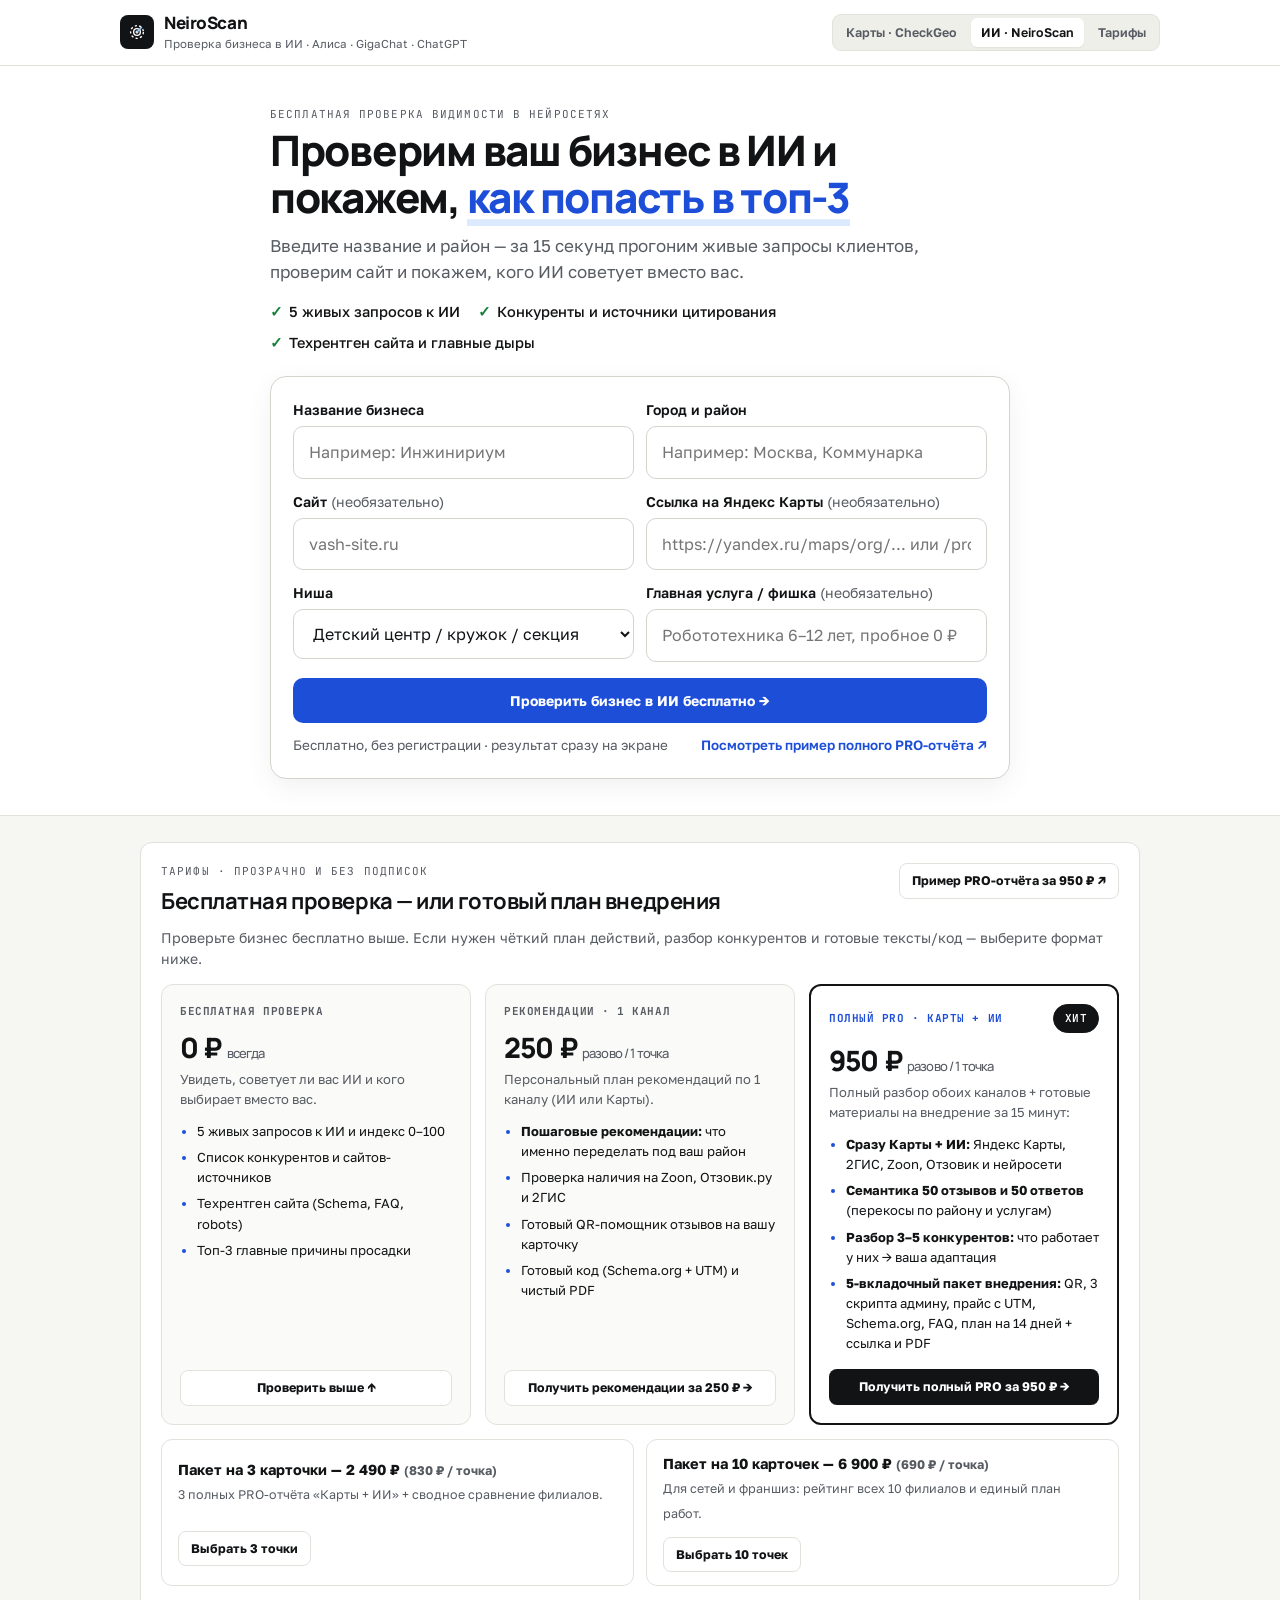
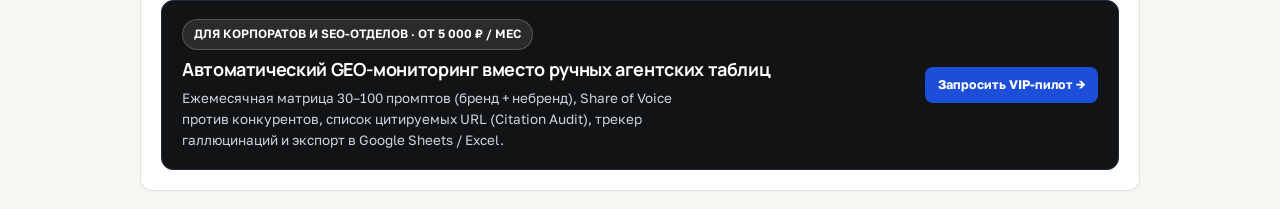
==== commit 041ad701: "Add optional Yandex Maps URL field on screen 1, wire /api/geo/lookup, add auto PRO sample preview" ====
--- a/index.html
+++ b/index.html
@@ -71,14 +71,17 @@
               <input type="text" id="g-site" inputmode="url" placeholder="vash-site.ru">
             </div>
             <div class="field">
+              <label for="g-yandex">Ссылка на Яндекс Карты <span class="hint" style="font-weight:400;">(необязательно)</span></label>
+              <input type="text" id="g-yandex" inputmode="url" placeholder="https://yandex.ru/maps/org/... или /profile/...">
+            </div>
+            <div class="field">
               <label for="g-niche">Ниша</label>
               <select id="g-niche"></select>
             </div>
-          </div>
-
-          <div class="field" style="margin-top:12px;">
-            <label for="g-usp">Главная услуга или фишка <span class="hint" style="font-weight:400;">(необязательно — делает запросы точнее)</span></label>
-            <input type="text" id="g-usp" placeholder="Например: робототехника для детей 6–12 лет, бесплатное пробное занятие">
+            <div class="field">
+              <label for="g-usp">Главная услуга / фишка <span class="hint" style="font-weight:400;">(необязательно)</span></label>
+              <input type="text" id="g-usp" placeholder="Робототехника 6–12 лет, пробное 0 ₽">
+            </div>
           </div>
 
           <div id="form-error" class="form-error hidden"></div>
@@ -227,10 +230,9 @@
           <div class="field"><label for="g-aliases">Синонимы / латиница</label><input type="text" id="g-aliases" placeholder="Квант, Kvant"></div>
           <div class="field"><label for="g-phone">Телефон</label><input type="text" id="g-phone" placeholder="+7 (495) 000-00-00"></div>
           <div class="field"><label for="g-hours">График работы</label><input type="text" id="g-hours" placeholder="Пн–Вс 10:00–20:00"></div>
-          <div class="field"><label for="g-yandex">Ссылка на Яндекс Карты</label><input type="text" id="g-yandex" inputmode="url" placeholder="https://yandex.ru/maps/org/..."></div>
           <div class="field"><label for="g-gis">Ссылка на 2ГИС</label><input type="text" id="g-gis" inputmode="url" placeholder="https://2gis.ru/..."></div>
           <div class="field"><label for="g-vk">ВКонтакте</label><input type="text" id="g-vk" inputmode="url" placeholder="https://vk.com/..."></div>
-          <div class="field span-3"><label for="g-tg">Telegram-канал или бот</label><input type="text" id="g-tg" inputmode="url" placeholder="https://t.me/..."></div>
+          <div class="field"><label for="g-tg">Telegram-канал или бот</label><input type="text" id="g-tg" inputmode="url" placeholder="https://t.me/..."></div>
         </div>
 
         <p class="hint" style="font-weight:700;color:var(--ink);margin-top:14px;">Дополнительные факторы ИИ-готовности:</p>
--- a/styles.css
+++ b/styles.css
@@ -348,7 +348,9 @@
   box-shadow: var(--shadow);
   padding: 20px;
   margin-bottom: 18px;
-}
+  scroll-margin-top: 78px;
+}
+.check-card, .clean-drawer { scroll-margin-top: 78px; }
 .card-head {
   display: flex;
   justify-content: space-between;
